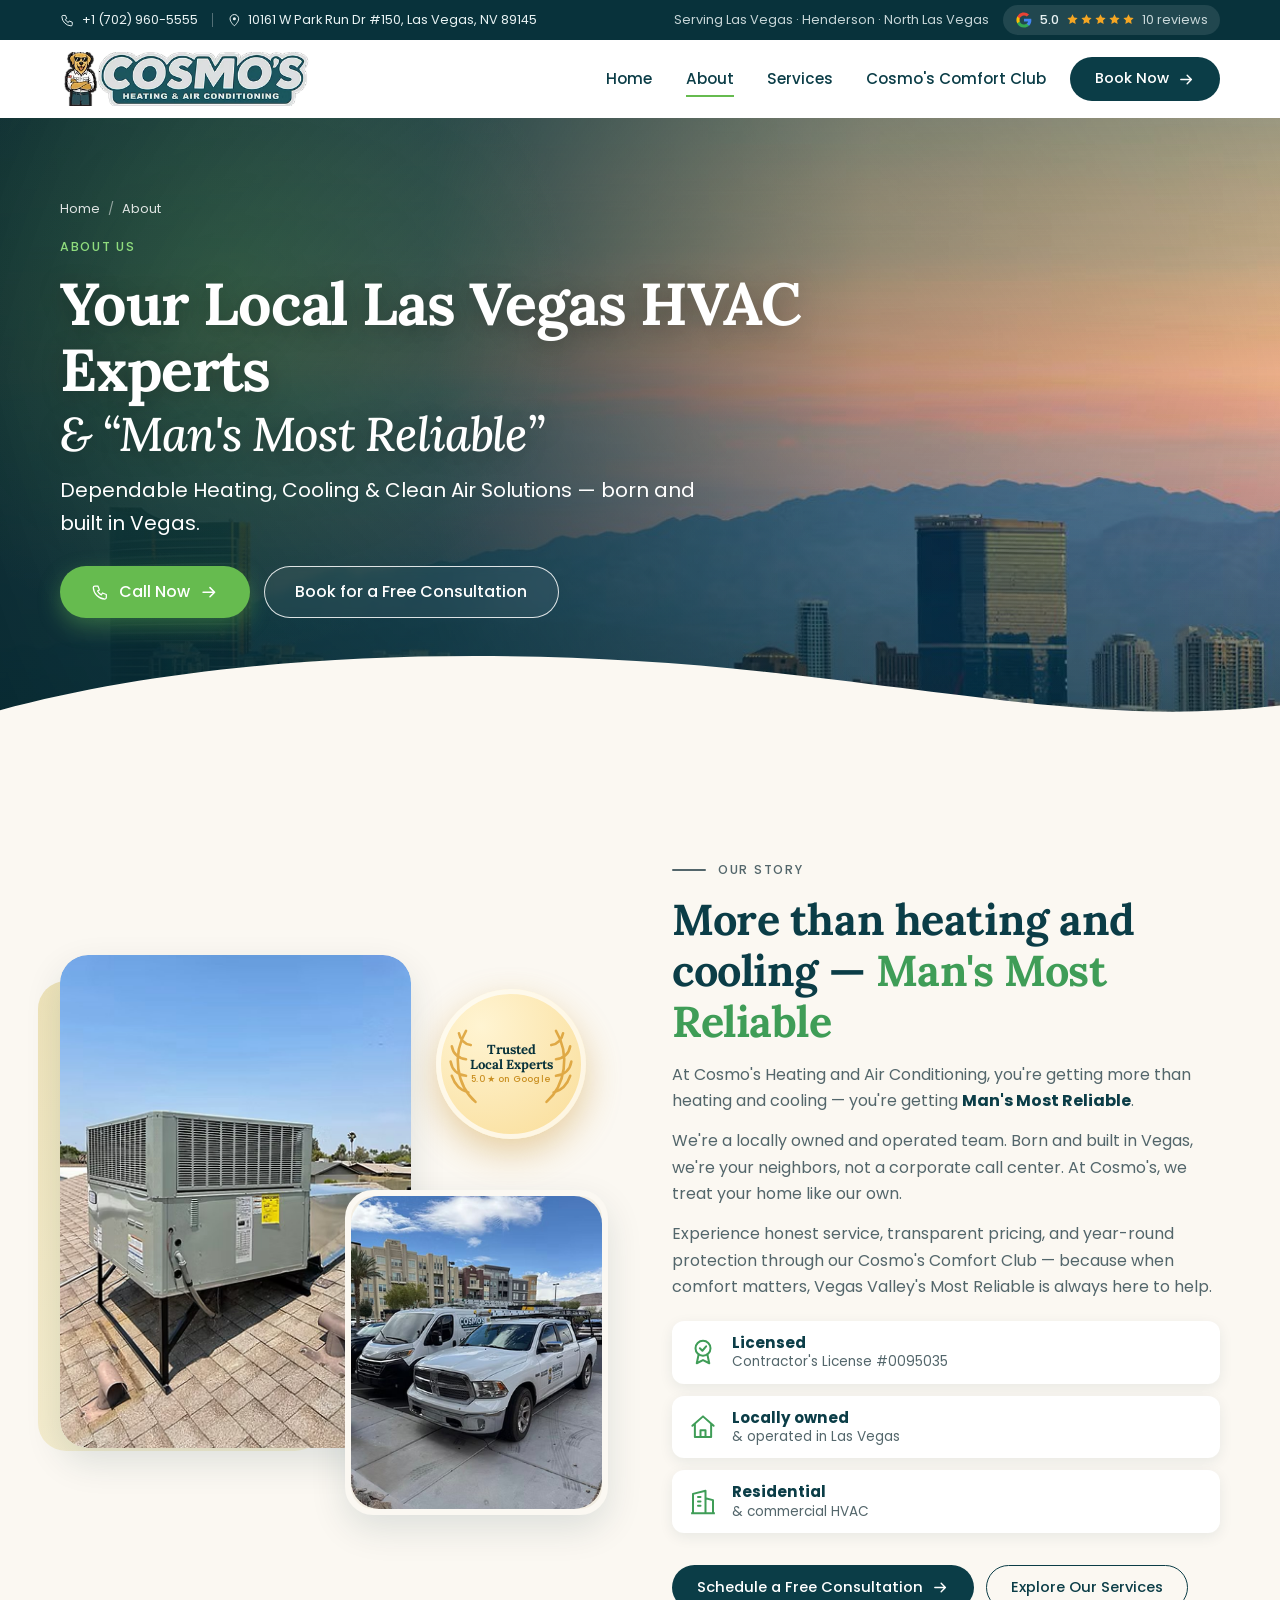
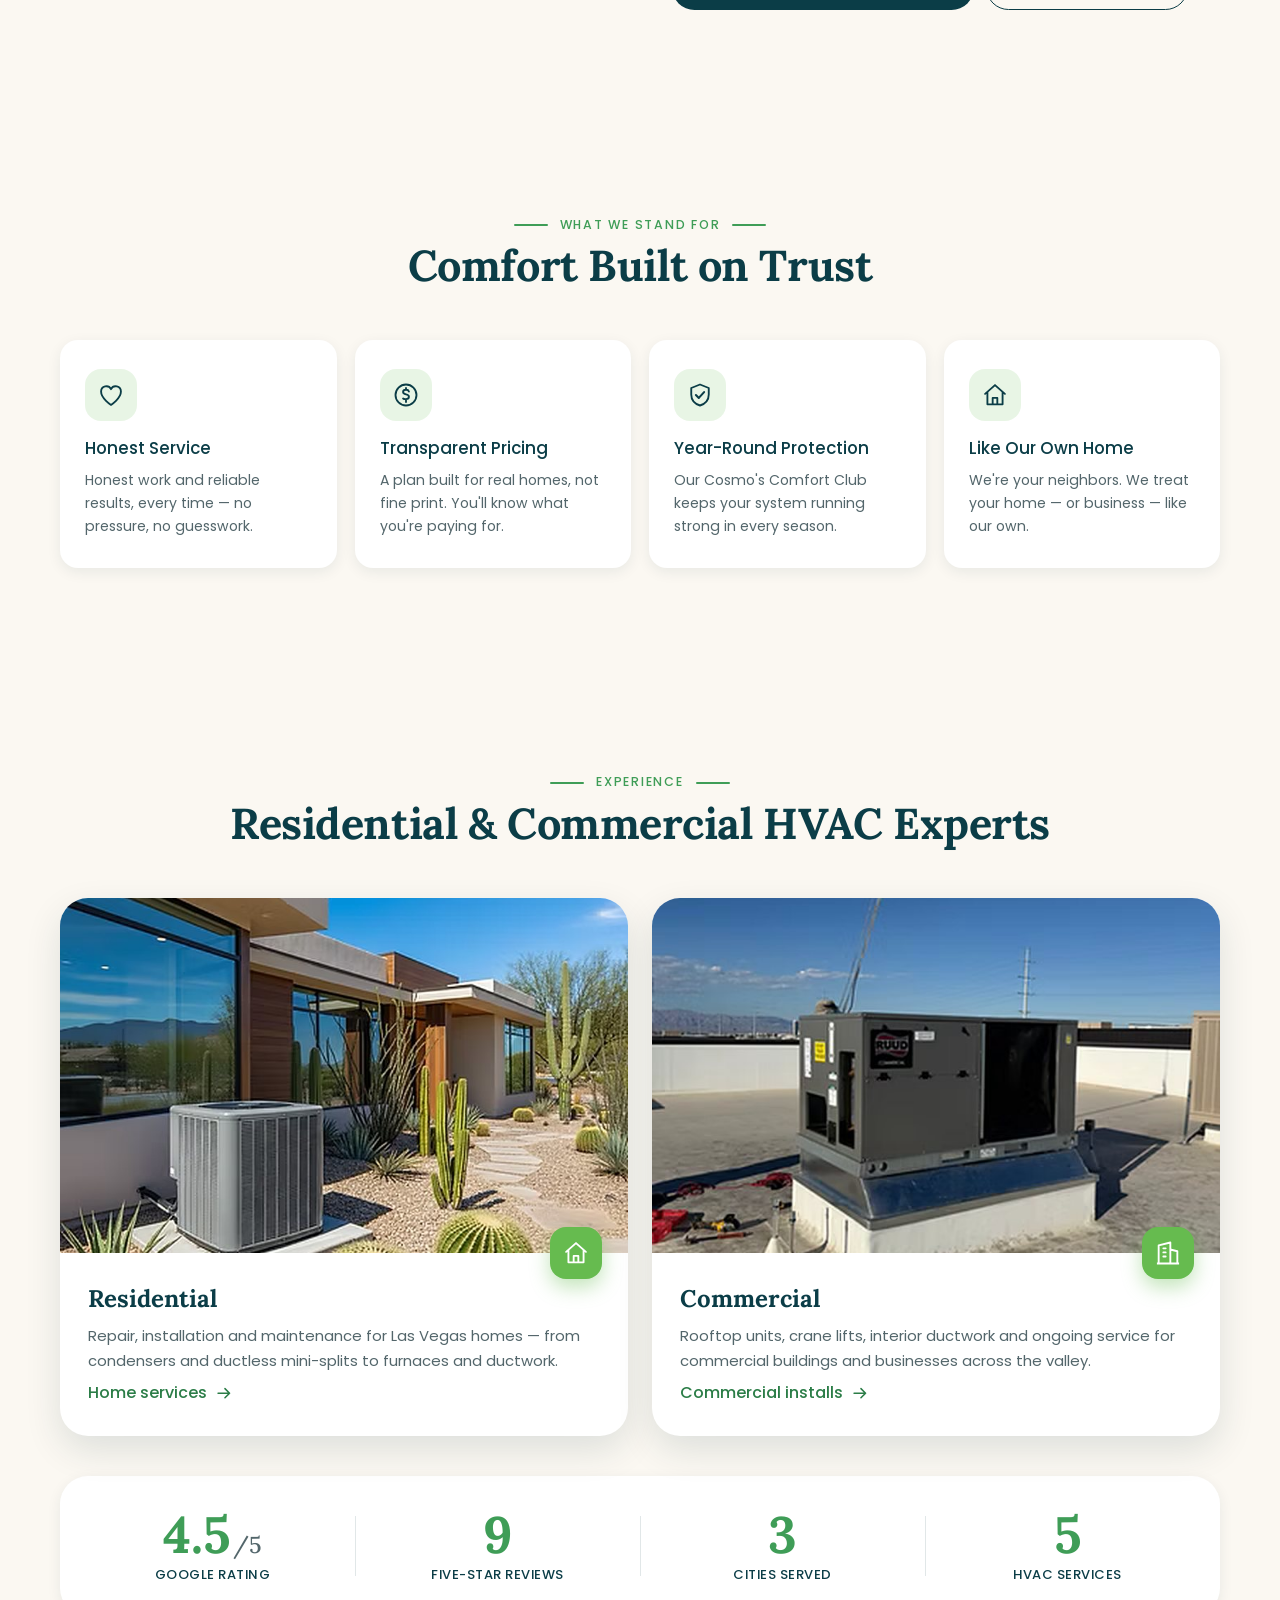
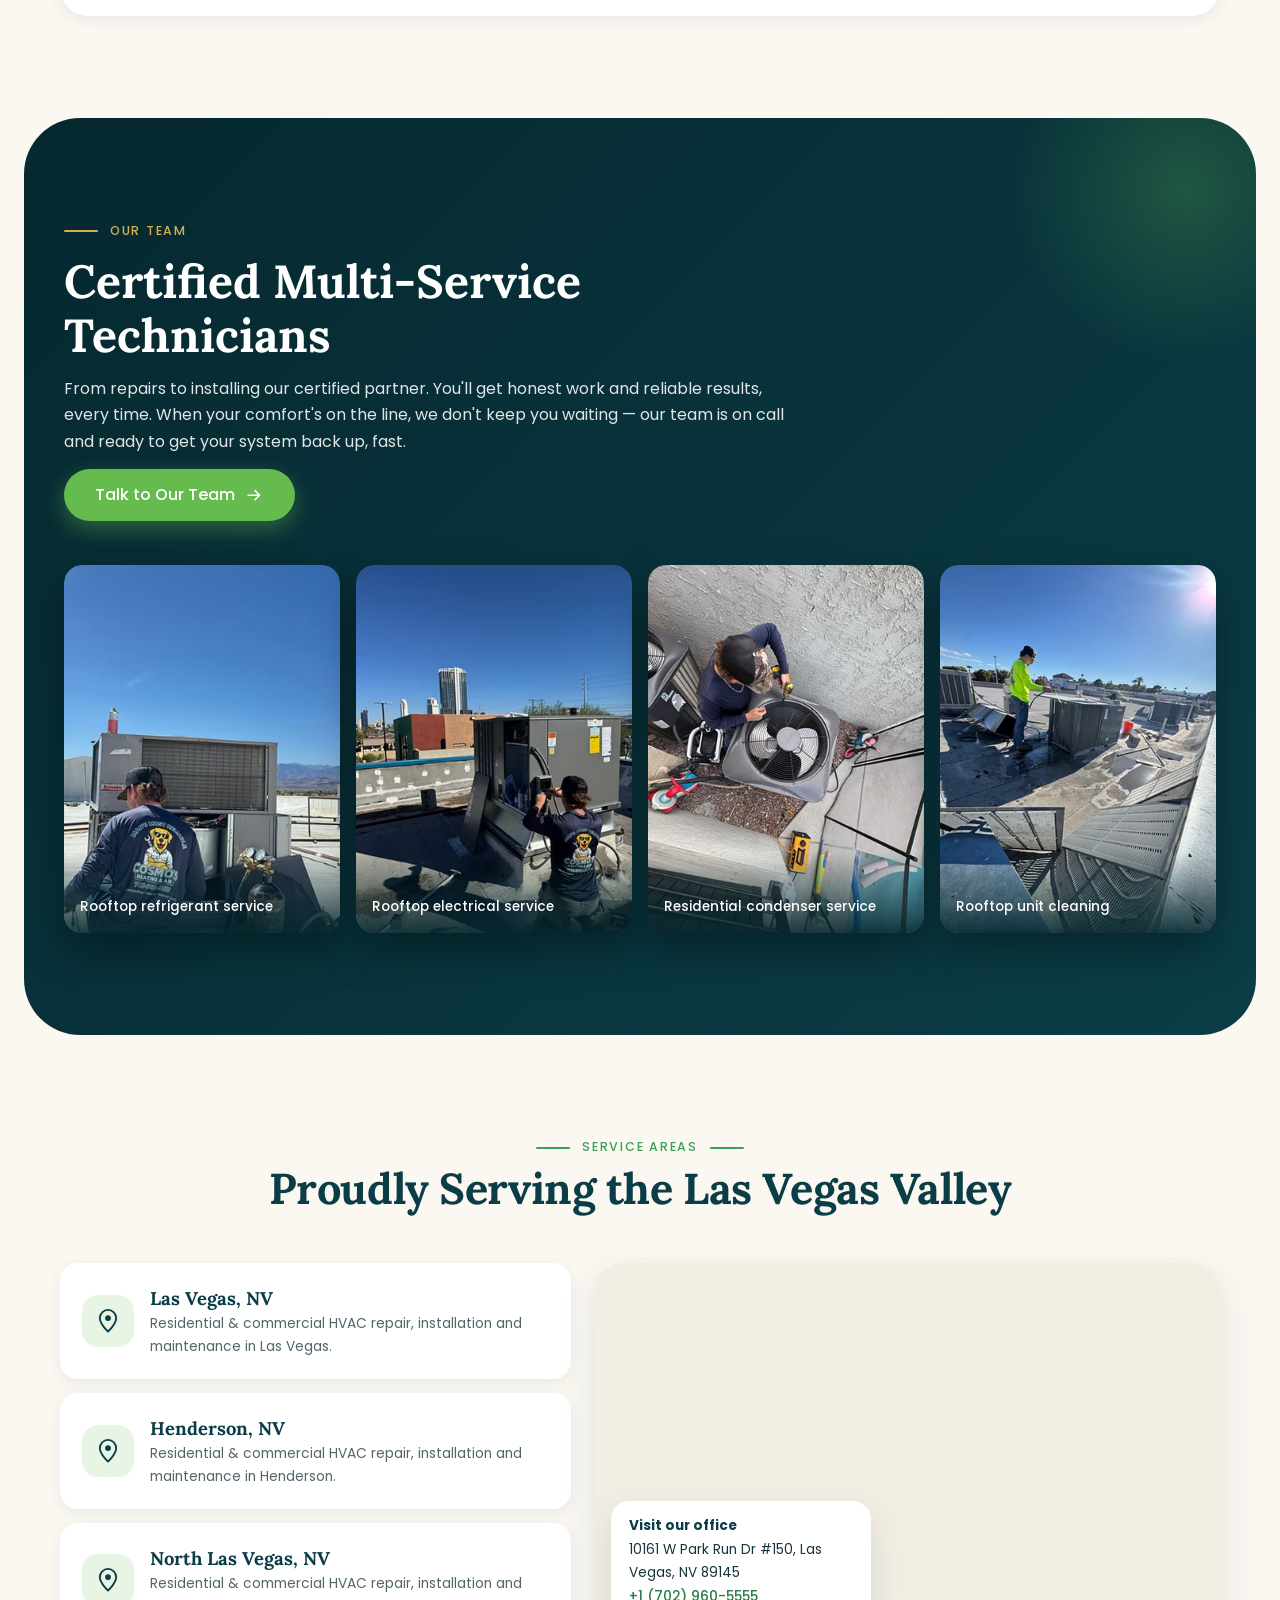
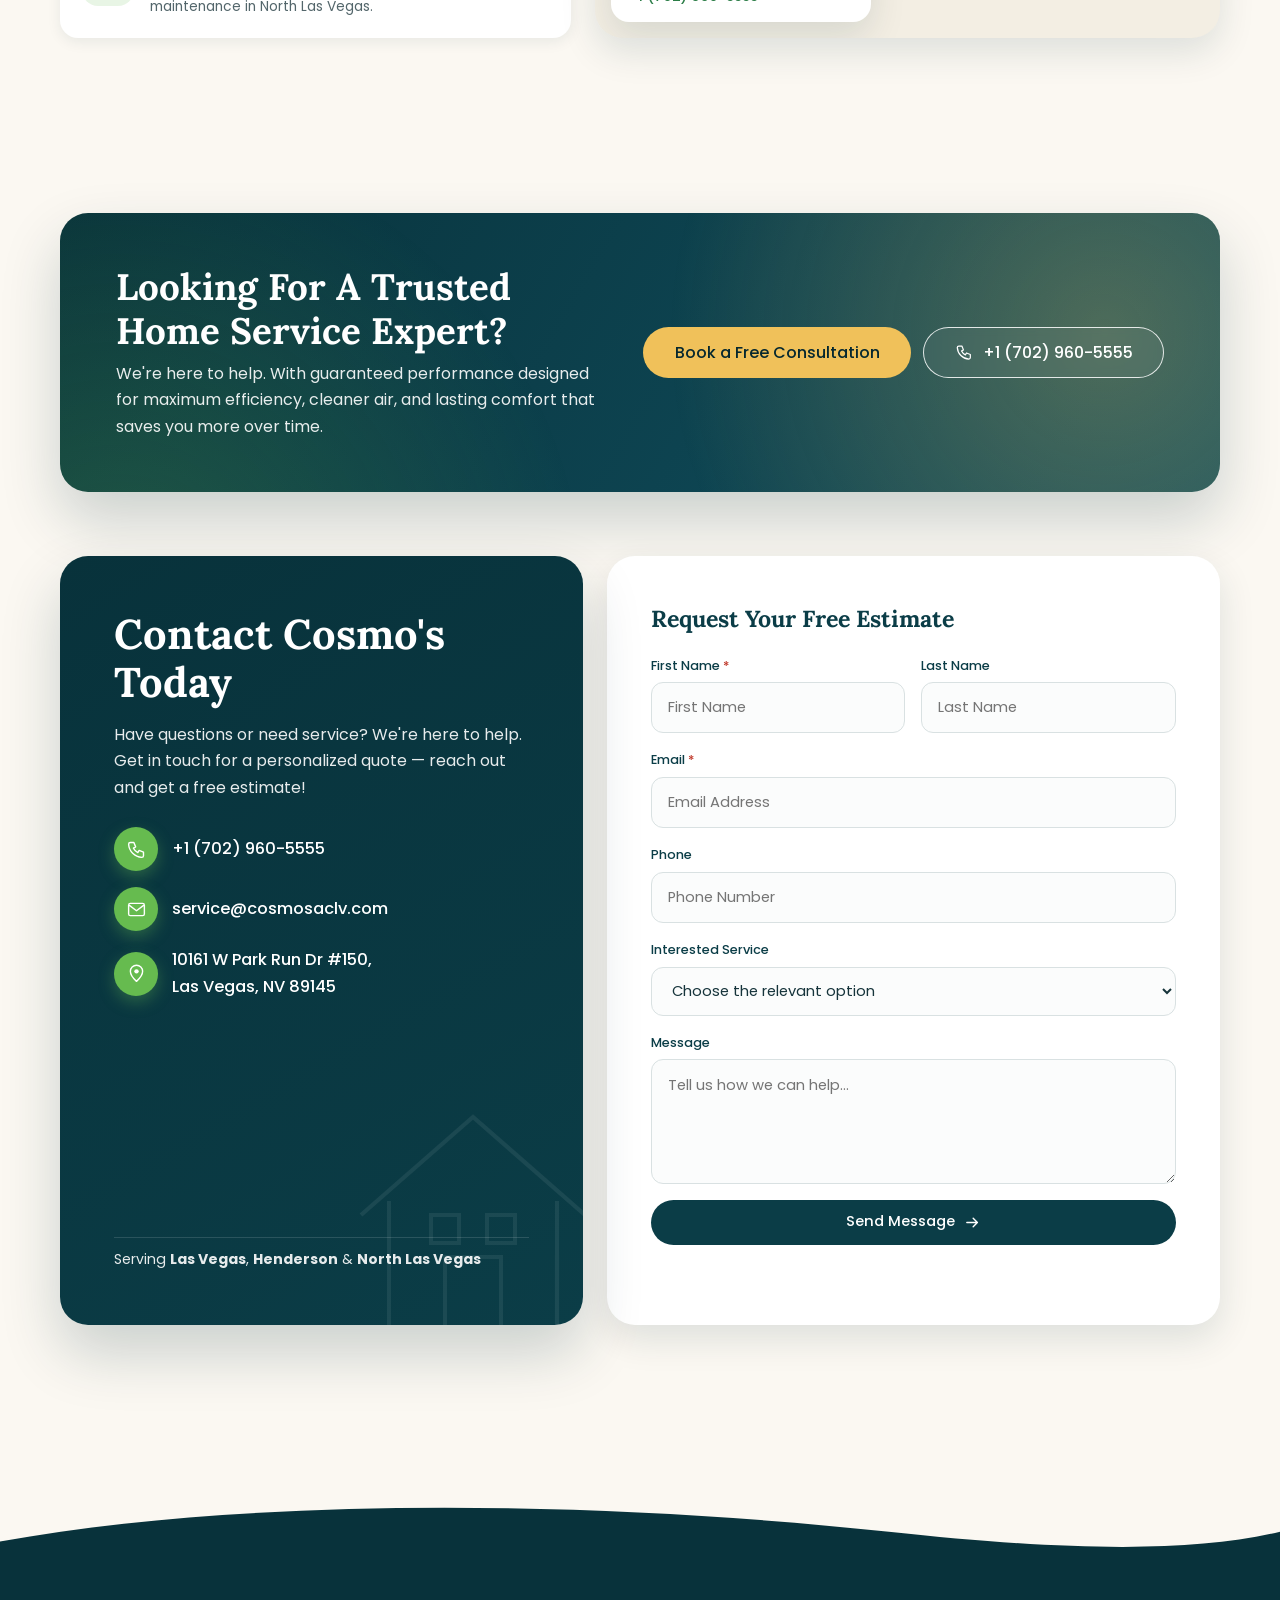
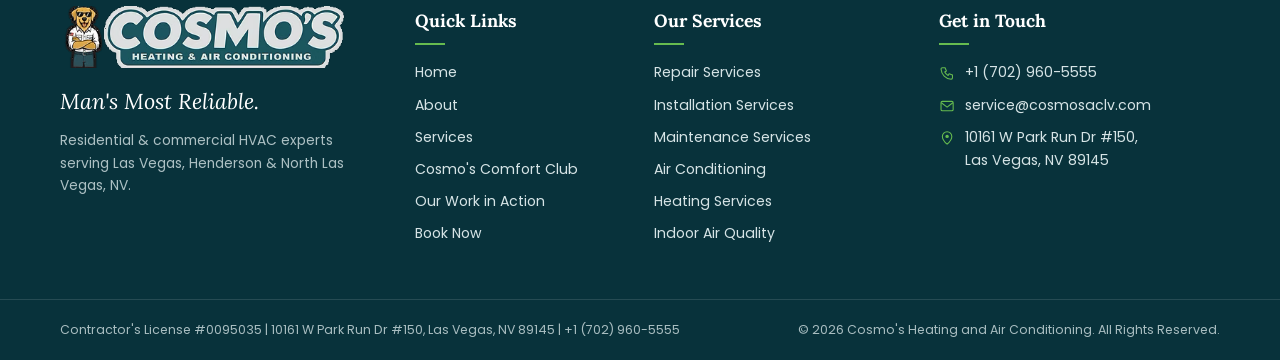
==== about.html @ 8deb5091 "Add complete Cosmos HVAC website" ====
<!DOCTYPE html>
<html lang="en">
<head>
  <meta charset="utf-8">
  <meta name="viewport" content="width=device-width, initial-scale=1">
  <title>About Cosmo's Heating &amp; Air Conditioning | Locally Owned HVAC in Las Vegas, NV</title>
  <meta name="description" content="Meet Cosmo's Heating and Air Conditioning &mdash; locally owned, Man's Most Reliable. Residential &amp; commercial HVAC experts serving Las Vegas, Henderson &amp; North Las Vegas. Contractor's License #0095035.">
  <meta name="theme-color" content="#0b3d47">
  <script>document.documentElement.classList.add('js')</script>
  <link rel="canonical" href="https://www.cosmosaclv.com/about.html">
  <meta property="og:type" content="website">
  <meta property="og:title" content="About Cosmo's Heating &amp; Air Conditioning | Locally Owned HVAC in Las Vegas, NV">
  <meta property="og:description" content="Meet Cosmo's Heating and Air Conditioning &mdash; locally owned, Man's Most Reliable. Residential &amp; commercial HVAC experts serving Las Vegas, Henderson &amp; North Las Vegas. Contractor's License #0095035.">
  <meta property="og:image" content="assets/images/og-image.jpg">
  <meta name="twitter:card" content="summary_large_image">
  <link rel="icon" type="image/png" href="assets/icons/favicon.png">
  <link rel="apple-touch-icon" href="assets/icons/apple-touch-icon.png">
  <link rel="preload" as="image" href="assets/images/hero-las-vegas.jpg" fetchpriority="high">
  <link rel="preload" as="font" type="font/woff" href="assets/fonts/Lora-Variable.woff" crossorigin>
  <link rel="preload" as="font" type="font/woff" href="assets/fonts/Poppins-Regular.woff" crossorigin>
  <link rel="stylesheet" href="style.css">
  <script type="application/ld+json">
{
  "@context": "https://schema.org",
  "@type": "BreadcrumbList",
  "itemListElement": [
    {
      "@type": "ListItem",
      "position": 1,
      "name": "Home",
      "item": "https://www.cosmosaclv.com/"
    },
    {
      "@type": "ListItem",
      "position": 2,
      "name": "About",
      "item": "https://www.cosmosaclv.com/about.html"
    }
  ]
}
  </script>
</head>

<body class="page-about">
  <a class="skip-link" href="#main">Skip to main content</a>

  <svg width="0" height="0" style="position:absolute" aria-hidden="true" focusable="false">
    <defs>
      <symbol id="i-phone" viewBox="0 0 24 24"><path d="M5 4h4l2 5-2.5 1.5a11 11 0 0 0 5 5L15 13l5 2v4a2 2 0 0 1-2 2A16 16 0 0 1 3 6a2 2 0 0 1 2-2z" fill="none" stroke="currentColor" stroke-width="1.6" stroke-linejoin="round"/></symbol>
      <symbol id="i-pin" viewBox="0 0 24 24"><path d="M12 21s-7-6.2-7-11.5a7 7 0 0 1 14 0C19 14.800 12 21 12 21z" fill="none" stroke="currentColor" stroke-width="1.6" stroke-linejoin="round"/><circle cx="12" cy="9.500" r="2.500" fill="currentColor"/></symbol>
      <symbol id="i-mail" viewBox="0 0 24 24"><rect x="3" y="5" width="18" height="14" rx="2" fill="none" stroke="currentColor" stroke-width="1.6"/><path d="m3.500 7 8.500 6.500L20.500 7" fill="none" stroke="currentColor" stroke-width="1.6" stroke-linejoin="round"/></symbol>
      <symbol id="i-arrow" viewBox="0 0 24 24"><path d="M4 12h15m-6-6 6 6-6 6" fill="none" stroke="currentColor" stroke-width="2" stroke-linecap="round" stroke-linejoin="round"/></symbol>
      <symbol id="i-snow" viewBox="0 0 24 24"><g fill="none" stroke="currentColor" stroke-width="1.500" stroke-linecap="round" stroke-linejoin="round"><path d="M12 2v20M3.300 7l17.400 10M3.300 17 20.700 7"/><path d="m9.500 3.500 2.500 2 2.500-2m-2.500 15 2.500 2-2.500 2m0 0M4 9.500l3 .5-.5-3M20 14.500l-3-.5.500 3M4 14.500l3-.5-.5 3M20 9.500l-3 .5.500-3"/></g></symbol>
      <symbol id="i-shield" viewBox="0 0 24 24"><path d="M12 3 4.500 6v5.500c0 4.500 3.100 8 7.500 9.500 4.400-1.500 7.500-5 7.500-9.500V6z" fill="none" stroke="currentColor" stroke-width="1.600" stroke-linejoin="round"/><path d="m8.500 12 2.500 2.500 4.500-5" fill="none" stroke="currentColor" stroke-width="1.800" stroke-linecap="round" stroke-linejoin="round"/></symbol>
      <symbol id="i-house" viewBox="0 0 24 24"><path d="M3.500 11 12 3.500 20.500 11M5.500 9.500V20h13V9.500" fill="none" stroke="currentColor" stroke-width="1.600" stroke-linejoin="round" stroke-linecap="round"/><path d="M10 20v-5.500h4V20" fill="none" stroke="currentColor" stroke-width="1.600" stroke-linejoin="round"/></symbol>
      <symbol id="i-bolt" viewBox="0 0 24 24"><path d="M13 2.500 5 13.500h6l-1 8 8-11h-6z" fill="none" stroke="currentColor" stroke-width="1.600" stroke-linejoin="round"/></symbol>
      <symbol id="i-cal" viewBox="0 0 24 24"><rect x="3.500" y="5" width="17" height="15.500" rx="2" fill="none" stroke="currentColor" stroke-width="1.600"/><path d="M3.500 10h17M8 3v4M16 3v4M8 14h.01M12 14h.01M16 14h.01M8 17.500h.01M12 17.500h.01" fill="none" stroke="currentColor" stroke-width="1.800" stroke-linecap="round"/></symbol>
      <symbol id="i-wrench" viewBox="0 0 24 24"><path d="M14.500 6.500a4 4 0 0 0 4.800 4.800L21 9a5.500 5.500 0 0 1-7.600 6.200L7 21.500a2 2 0 0 1-3-3l6.300-6.400A5.500 5.500 0 0 1 15 3l-2 2.500z" fill="none" stroke="currentColor" stroke-width="1.500" stroke-linejoin="round"/></symbol>
      <symbol id="i-gear" viewBox="0 0 24 24"><circle cx="12" cy="12" r="3.200" fill="none" stroke="currentColor" stroke-width="1.600"/><path d="M12 2.500v3m0 13v3M2.500 12h3m13 0h3M5.300 5.300l2.100 2.100m9.200 9.200 2.100 2.100m0-13.400-2.100 2.100M7.400 16.600l-2.100 2.100" fill="none" stroke="currentColor" stroke-width="1.800" stroke-linecap="round"/><circle cx="12" cy="12" r="6.800" fill="none" stroke="currentColor" stroke-width="1.600"/></symbol>
      <symbol id="i-ac" viewBox="0 0 24 24"><rect x="2.500" y="6" width="19" height="12" rx="2" fill="none" stroke="currentColor" stroke-width="1.600"/><path d="M6 10.500h12M6 13.500h12M6 16h5" fill="none" stroke="currentColor" stroke-width="1.400" stroke-linecap="round"/><path d="M7 18v2m10-2v2" stroke="currentColor" stroke-width="1.600" stroke-linecap="round"/></symbol>
      <symbol id="i-flame" viewBox="0 0 24 24"><path d="M12 2.500c.500 3.500-3.500 5-3.500 9a3.500 3.500 0 0 0 7 0c0-1.200-.5-2-.9-2.800C16.600 9.700 19 11.700 19 15a7 7 0 0 1-14 0c0-5 5.500-6.500 7-12.500z" fill="none" stroke="currentColor" stroke-width="1.600" stroke-linejoin="round"/></symbol>
      <symbol id="i-air" viewBox="0 0 24 24"><g fill="none" stroke="currentColor" stroke-width="1.700" stroke-linecap="round"><path d="M3 8.500h10.500a2.500 2.500 0 1 0-2.500-2.500"/><path d="M3 12.500h15a2.500 2.500 0 1 1-2.500 2.500"/><path d="M3 16.500h7a2 2 0 1 1-2 2"/></g></symbol>
      <symbol id="i-check" viewBox="0 0 24 24"><path d="m5 12.500 4.500 4.500L19 7.500" fill="none" stroke="currentColor" stroke-width="2.400" stroke-linecap="round" stroke-linejoin="round"/></symbol>
      <symbol id="i-chev-l" viewBox="0 0 24 24"><path d="m15 5-7 7 7 7" fill="none" stroke="currentColor" stroke-width="2" stroke-linecap="round" stroke-linejoin="round"/></symbol>
      <symbol id="i-chev-r" viewBox="0 0 24 24"><path d="m9 5 7 7-7 7" fill="none" stroke="currentColor" stroke-width="2" stroke-linecap="round" stroke-linejoin="round"/></symbol>
      <symbol id="i-star" viewBox="0 0 24 24"><path d="m12 2.500 2.900 6 6.600.9-4.800 4.600 1.200 6.500L12 17.300l-5.900 3.200 1.200-6.500L2.500 9.400l6.600-.9z" fill="currentColor"/></symbol>
      <symbol id="i-google" viewBox="0 0 24 24"><path fill="#4285F4" d="M21.800 12.200c0-.7-.1-1.300-.2-1.900H12v3.700h5.500a4.700 4.700 0 0 1-2 3.100v2.500h3.300c1.900-1.800 3-4.400 3-7.400z"/><path fill="#34A853" d="M12 22c2.700 0 5-.9 6.700-2.400l-3.300-2.500c-.9.600-2 1-3.400 1-2.600 0-4.800-1.800-5.600-4.100H3v2.600A10 10 0 0 0 12 22z"/><path fill="#FBBC05" d="M6.400 14c-.2-.6-.3-1.300-.3-2s.1-1.400.3-2V7.400H3a10 10 0 0 0 0 9z"/><path fill="#EA4335" d="M12 5.900c1.500 0 2.800.5 3.800 1.500l2.900-2.900A10 10 0 0 0 3 7.400L6.400 10C7.200 7.700 9.400 5.900 12 5.900z"/></symbol>
      <symbol id="i-quote" viewBox="0 0 24 24"><path d="M9 7H5.500A1.500 1.500 0 0 0 4 8.500V13a1.500 1.500 0 0 0 1.500 1.500H8c0 2-1 3-3 3.500v2c4-.5 6-3 6-7V9a2 2 0 0 0-2-2zm10 0h-3.500A1.500 1.500 0 0 0 14 8.500V13a1.500 1.500 0 0 0 1.500 1.500H18c0 2-1 3-3 3.500v2c4-.5 6-3 6-7V9a2 2 0 0 0-2-2z" fill="currentColor"/></symbol>
      <symbol id="i-up" viewBox="0 0 24 24"><path d="m5 15 7-7 7 7" fill="none" stroke="currentColor" stroke-width="2.200" stroke-linecap="round" stroke-linejoin="round"/></symbol>
      <symbol id="i-building" viewBox="0 0 24 24"><g fill="none" stroke="currentColor" stroke-width="1.600" stroke-linejoin="round"><path d="M4 21V5.500L14 3v18M14 9l6 1.500V21M2.500 21h19"/><path d="M8 8h2m-2 3.500h2M8 15h2" stroke-linecap="round"/></g></symbol>
      <symbol id="i-dollar" viewBox="0 0 24 24"><g fill="none" stroke="currentColor" stroke-width="1.600" stroke-linecap="round" stroke-linejoin="round"><circle cx="12" cy="12" r="9"/><path d="M14.500 9a2.500 2 0 0 0-2.500-1.500c-1.400 0-2.500.8-2.500 2s1 1.700 2.500 2 2.500.8 2.500 2-1.100 2-2.500 2A2.600 2 0 0 1 9.500 15M12 6v1.500m0 9V18"/></g></symbol>
      <symbol id="i-plus" viewBox="0 0 24 24"><path d="M12 5v14M5 12h14" fill="none" stroke="currentColor" stroke-width="2" stroke-linecap="round"/></symbol>
      <symbol id="i-users" viewBox="0 0 24 24"><g fill="none" stroke="currentColor" stroke-width="1.600" stroke-linecap="round" stroke-linejoin="round"><circle cx="9" cy="8" r="3.500"/><path d="M2.500 20c0-3.600 2.900-6 6.500-6s6.500 2.400 6.500 6M16 4.600a3.500 3.500 0 0 1 0 6.800M18 14.300c2 .8 3.500 2.700 3.500 5.700"/></g></symbol>
      <symbol id="i-badge" viewBox="0 0 24 24"><g fill="none" stroke="currentColor" stroke-width="1.600" stroke-linejoin="round" stroke-linecap="round"><circle cx="12" cy="9" r="6"/><path d="m8.500 14 -1.500 7 5-2.500 5 2.500-1.500-7"/><path d="m9.500 9 2 2 3-3.500"/></g></symbol>
      <symbol id="i-heart" viewBox="0 0 24 24"><path d="M12 20.500S3.500 15 3.500 9A4.500 4.500 0 0 1 12 7a4.500 4.500 0 0 1 8.500 2c0 6-8.500 11.500-8.500 11.500z" fill="none" stroke="currentColor" stroke-width="1.600" stroke-linejoin="round"/></symbol>
    </defs>

  <!-- ===== Top info bar ===== -->
  <div class="topbar">
    <div class="container topbar__inner">
      <div class="topbar__left">
        <a href="tel:+17029605555"><svg class="ico" aria-hidden="true"><use href="#i-phone"/></svg><span>+1 (702) 960-5555</span></a>
        <span class="topbar__sep" aria-hidden="true"></span>
        <a class="topbar__addr" href="https://www.google.com/maps/search/?api=1&amp;query=10161+W+Park+Run+Dr+%23150+Las+Vegas+NV+89145" target="_blank" rel="noopener"><svg class="ico" aria-hidden="true"><use href="#i-pin"/></svg><span>10161 W Park Run Dr #150, Las Vegas, NV 89145</span></a>
      </div>
      <div class="topbar__right">
        <span class="topbar__areas">Serving Las Vegas · Henderson · North Las Vegas</span>
        <a class="rating-chip" href="index.html#reviews" aria-label="Rated 5.0 out of 5 on Google, 10 reviews">
          <svg class="ico ico--g" aria-hidden="true"><use href="#i-google"/></svg>
          <strong>5.0</strong>
          <span class="stars" aria-hidden="true"><svg><use href="#i-star"/></svg><svg><use href="#i-star"/></svg><svg><use href="#i-star"/></svg><svg><use href="#i-star"/></svg><svg><use href="#i-star"/></svg></span>
          <span class="rating-chip__n">10 reviews</span>
        </a>
      </div>
    </div>
  </div>

  <!-- ===== Header / navigation ===== -->
  <header class="header" id="header">
    <div class="container header__inner">
      <a class="brand" href="index.html" aria-label="Cosmo's Heating and Air Conditioning – home">
        <img src="assets/images/logo.png" alt="Cosmo's Heating &amp; Air Conditioning logo" width="406" height="87">
      </a>

      <nav class="nav" id="nav" aria-label="Primary">
        <ul class="nav__list">
          <li><a class="nav__link" href="index.html">Home</a></li>
          <li><a class="nav__link is-active" href="about.html" aria-current="page">About</a></li>
          <li><a class="nav__link" href="services.html">Services</a></li>
          <li><a class="nav__link" href="comfort-club.html">Cosmo's Comfort Club</a></li>
          <li class="nav__cta-mobile"><a class="btn btn--dark" href="#contact">Book Now <svg class="ico" aria-hidden="true"><use href="#i-arrow"/></svg></a></li>
        </ul>
      </nav>

      <a class="btn btn--dark header__cta" href="#contact">Book Now <svg class="ico" aria-hidden="true"><use href="#i-arrow"/></svg></a>

      <button class="burger" id="burger" aria-label="Open menu" aria-expanded="false" aria-controls="nav">
        <span></span><span></span><span></span>
      </button>
    </div>
    <div class="scroll-progress" id="progress" aria-hidden="true"></div>
  </header>

  <main id="main">
    <section class="page-hero" aria-labelledby="page-title">
      <div class="hero__media">
        <div class="hero__bg" data-parallax="0.22" style="background-image:url('assets/images/hero-las-vegas.jpg');background-position:15% 60%" role="img" aria-label="Las Vegas skyline with the Strip and mountains at sunset"></div>
        <div class="hero__overlay" aria-hidden="true"></div>
        <div class="hero__glow" aria-hidden="true"></div>
      </div>
      <div class="container page-hero__inner">
        <nav class="crumbs" aria-label="Breadcrumb"><ol><li><a href="index.html">Home</a></li><li aria-current="page">About</li></ol></nav>
        <p class="eyebrow eyebrow--light reveal">About Us</p>
        <h1 id="page-title" class="page-hero__title reveal" style="--d:.08s">Your Local Las Vegas HVAC Experts <em>&amp; &ldquo;Man's Most Reliable&rdquo;</em></h1>
        <p class="page-hero__lead reveal" style="--d:.16s">Dependable Heating, Cooling &amp; Clean Air Solutions &mdash; born and built in Vegas.</p>
        <div class="hero__actions reveal" style="--d:.24s"><a class="btn btn--green btn--lg" href="tel:+17029605555"><svg class="ico" aria-hidden="true"><use href="#i-phone"/></svg> Call Now <svg class="ico btn__arrow" aria-hidden="true"><use href="#i-arrow"/></svg></a><a class="btn btn--ghost btn--lg" href="#contact">Book for a Free Consultation</a></div>
      </div>
      <svg class="hero__curve" viewBox="0 0 1440 120" preserveAspectRatio="none" aria-hidden="true"><path d="M0 120V70C240 10 560 0 860 30c250 25 400 55 580 35v55z"/></svg>
    </section>

    <section class="section story" aria-labelledby="story-title">
      <div class="container story__grid">
        <div class="story__media reveal">
          <div class="about__blob" aria-hidden="true"></div>
          <figure class="story__img story__img--main img-frame"><button class="g-item g-item--plain" type="button" data-lightbox data-full="assets/images/rooftop-package-unit.jpg" data-title="Rooftop package unit" data-cat="Installation" aria-label="Enlarge photo: Rooftop package unit"><img src="assets/images/rooftop-package-unit.jpg" alt="Rooftop package HVAC unit installed on a Las Vegas roof" width="756" height="1014" loading="lazy" decoding="async"><span class="g-item__zoom g-item__zoom--abs" aria-hidden="true">+</span></button></figure>
          <figure class="story__img story__img--van img-frame"><button class="g-item g-item--plain" type="button" data-lightbox data-full="assets/images/cosmos-service-van.jpg" data-title="Cosmo's service fleet" data-cat="Our Team" aria-label="Enlarge photo: Cosmo's service fleet"><img src="assets/images/cosmos-service-van.jpg" alt="Cosmo's Heating and Air Conditioning service van and truck" width="696" height="926" loading="lazy" decoding="async"><span class="g-item__zoom g-item__zoom--abs" aria-hidden="true">+</span></button></figure>
          <div class="badge" data-tilt><svg class="badge__laurel" viewBox="0 0 120 120" aria-hidden="true"><g fill="none" stroke="#d99a2b" stroke-width="2.200" stroke-linecap="round"><path d="M30 92C14 78 10 52 22 32M24 84c-8-2-12-8-14-14M22 70c-8-1-12-6-13-12M22 56c-7-1-11-5-12-11M26 44c-6-1-9-5-10-10"/><path d="M90 92c16-14 20-40 8-60M96 84c8-2 12-8 14-14M98 70c8-1 12-6 13-12M98 56c7-1 11-5 12-11M94 44c6-1 9-5 10-10"/></g></svg><div class="badge__txt"><strong>Trusted<br>Local Experts</strong><span>5.0 ★ on Google</span></div></div>
        </div>
        <div class="story__copy reveal" style="--d:.1s">
          <p class="eyebrow"><span class="eyebrow__line"></span>Our Story</p>
          <h2 id="story-title" class="h2">More than heating and cooling &mdash; <span class="g">Man's Most Reliable</span></h2>
          <p>At Cosmo's Heating and Air Conditioning, you're getting more than heating and cooling &mdash; you're getting <strong>Man's Most Reliable</strong>.</p>
          <p>We're a locally owned and operated team. Born and built in Vegas, we're your neighbors, not a corporate call center. At Cosmo's, we treat your home like our own.</p>
          <p>Experience honest service, transparent pricing, and year-round protection through our Cosmo's Comfort Club &mdash; because when comfort matters, Vegas Valley's Most Reliable is always here to help.</p>
          <ul class="facts">
            <li><svg class="ico" aria-hidden="true"><use href="#i-badge"/></svg><span><strong>Licensed</strong>Contractor's License #0095035</span></li>
            <li><svg class="ico" aria-hidden="true"><use href="#i-house"/></svg><span><strong>Locally owned</strong>&amp; operated in Las Vegas</span></li>
            <li><svg class="ico" aria-hidden="true"><use href="#i-building"/></svg><span><strong>Residential</strong>&amp; commercial HVAC</span></li>
          </ul>
          <div class="btn-row"><a class="btn btn--dark" href="#contact">Schedule a Free Consultation <svg class="ico btn__arrow" aria-hidden="true"><use href="#i-arrow"/></svg></a><a class="btn btn--outline" href="services.html">Explore Our Services</a></div>
        </div>
      </div>
    </section>

    <section class="section values" aria-labelledby="values-title">
      <div class="container">
        <header class="center-head reveal"><p class="eyebrow eyebrow--green"><span class="eyebrow__line"></span>What We Stand For<span class="eyebrow__line"></span></p><h2 id="values-title" class="h2 h2--center">Comfort Built on Trust</h2></header>
        <ul class="pillars">
          <li class="pillar reveal"><span class="pillar__ico"><svg class="ico" aria-hidden="true"><use href="#i-heart"/></svg></span><h3>Honest Service</h3><p>Honest work and reliable results, every time &mdash; no pressure, no guesswork.</p></li>
          <li class="pillar reveal" style="--d:.08s"><span class="pillar__ico"><svg class="ico" aria-hidden="true"><use href="#i-dollar"/></svg></span><h3>Transparent Pricing</h3><p>A plan built for real homes, not fine print. You'll know what you're paying for.</p></li>
          <li class="pillar reveal" style="--d:.16s"><span class="pillar__ico"><svg class="ico" aria-hidden="true"><use href="#i-shield"/></svg></span><h3>Year-Round Protection</h3><p>Our Cosmo's Comfort Club keeps your system running strong in every season.</p></li>
          <li class="pillar reveal" style="--d:.24s"><span class="pillar__ico"><svg class="ico" aria-hidden="true"><use href="#i-house"/></svg></span><h3>Like Our Own Home</h3><p>We're your neighbors. We treat your home &mdash; or business &mdash; like our own.</p></li>
        </ul>
      </div>
    </section>

    <section class="section dual" aria-labelledby="dual-title">
      <div class="container">
        <header class="center-head reveal"><p class="eyebrow eyebrow--green"><span class="eyebrow__line"></span>Experience<span class="eyebrow__line"></span></p><h2 id="dual-title" class="h2 h2--center">Residential &amp; Commercial HVAC Experts</h2></header>
        <div class="dual__grid">
          <article class="dual__card reveal">
            <figure class="dual__img"><button class="g-item g-item--plain" type="button" data-lightbox data-full="assets/images/residential-ac-desert-home.jpg" data-title="Residential AC installation" data-cat="Residential" aria-label="Enlarge photo: Residential AC installation"><img src="assets/images/residential-ac-desert-home.jpg" alt="Modern Las Vegas home with a new air conditioner and desert landscaping" width="802" height="802" loading="lazy" decoding="async"><span class="g-item__zoom g-item__zoom--abs" aria-hidden="true">+</span></button></figure>
            <div class="dual__body"><span class="dual__ico"><svg class="ico" aria-hidden="true"><use href="#i-house"/></svg></span><h3>Residential</h3><p>Repair, installation and maintenance for Las Vegas homes &mdash; from condensers and ductless mini-splits to furnaces and ductwork.</p><a class="link-arrow" href="services.html#air-conditioning">Home services <svg class="ico btn__arrow" aria-hidden="true"><use href="#i-arrow"/></svg></a></div>
          </article>
          <article class="dual__card reveal" style="--d:.1s">
            <figure class="dual__img"><button class="g-item g-item--plain" type="button" data-lightbox data-full="assets/images/crane-set-rooftop-unit.jpg" data-title="Crane-set rooftop unit" data-cat="Installation" aria-label="Enlarge photo: Crane-set rooftop unit"><img src="assets/images/crane-set-rooftop-unit.jpg" alt="Crane setting a commercial rooftop HVAC unit" width="696" height="928" loading="lazy" decoding="async"><span class="g-item__zoom g-item__zoom--abs" aria-hidden="true">+</span></button></figure>
            <div class="dual__body"><span class="dual__ico"><svg class="ico" aria-hidden="true"><use href="#i-building"/></svg></span><h3>Commercial</h3><p>Rooftop units, crane lifts, interior ductwork and ongoing service for commercial buildings and businesses across the valley.</p><a class="link-arrow" href="services.html#installation">Commercial installs <svg class="ico btn__arrow" aria-hidden="true"><use href="#i-arrow"/></svg></a></div>
          </article>
        </div>
        <ul class="counters counters--about">
          <li class="counter reveal"><span class="counter__num"><span data-count="5" data-decimals="1">5.0</span><small>/5</small></span><span class="counter__label">Google Rating</span></li>
          <li class="counter reveal" style="--d:.08s"><span class="counter__num"><span data-count="10">10</span></span><span class="counter__label">Five-Star Reviews</span></li>
          <li class="counter reveal" style="--d:.16s"><span class="counter__num"><span data-count="3">3</span></span><span class="counter__label">Cities Served</span></li>
          <li class="counter reveal" style="--d:.24s"><span class="counter__num"><span data-count="6">6</span></span><span class="counter__label">HVAC Services</span></li>
        </ul>
      </div>
    </section>

    <section class="section team" aria-labelledby="team-title">
      <div class="container">
        <div class="team__intro reveal">
          <p class="eyebrow eyebrow--gold"><span class="eyebrow__line"></span>Our Team</p>
          <h2 id="team-title" class="team__title">Certified Multi-Service Technicians</h2>
          <p>From repairs to installing our certified partner. You'll get honest work and reliable results, every time. When your comfort's on the line, we don't keep you waiting &mdash; our team is on call and ready to get your system back up, fast.</p>
          <a class="btn btn--green btn--lg" href="#contact">Talk to Our Team <svg class="ico btn__arrow" aria-hidden="true"><use href="#i-arrow"/></svg></a>
        </div>
        <ul class="team__grid"><li class="team-card reveal" style="--d:0.0s"><button class="g-item g-item--plain team-card__btn" type="button" data-lightbox data-full="assets/images/tech-rooftop-refrigerant-service.jpg" data-title="Rooftop refrigerant service" data-cat="Repair" aria-label="Enlarge photo: Rooftop refrigerant service"><img src="assets/images/tech-rooftop-refrigerant-service.jpg" alt="Cosmo's technician servicing a rooftop unit" width="696" height="926" loading="lazy" decoding="async"><span class="g-item__zoom g-item__zoom--abs" aria-hidden="true">+</span></button><span class="team-card__cap">Rooftop refrigerant service</span></li><li class="team-card reveal" style="--d:0.08s"><button class="g-item g-item--plain team-card__btn" type="button" data-lightbox data-full="assets/images/tech-rooftop-electrical-service.jpg" data-title="Rooftop electrical service" data-cat="Repair" aria-label="Enlarge photo: Rooftop electrical service"><img src="assets/images/tech-rooftop-electrical-service.jpg" alt="Cosmo's technician servicing a rooftop unit's electrical" width="696" height="928" loading="lazy" decoding="async"><span class="g-item__zoom g-item__zoom--abs" aria-hidden="true">+</span></button><span class="team-card__cap">Rooftop electrical service</span></li><li class="team-card reveal" style="--d:0.16s"><button class="g-item g-item--plain team-card__btn" type="button" data-lightbox data-full="assets/images/residential-condenser-service.jpg" data-title="Residential condenser service" data-cat="Repair" aria-label="Enlarge photo: Residential condenser service"><img src="assets/images/residential-condenser-service.jpg" alt="Cosmo's technician servicing a residential condenser" width="696" height="926" loading="lazy" decoding="async"><span class="g-item__zoom g-item__zoom--abs" aria-hidden="true">+</span></button><span class="team-card__cap">Residential condenser service</span></li><li class="team-card reveal" style="--d:0.24s"><button class="g-item g-item--plain team-card__btn" type="button" data-lightbox data-full="assets/images/tech-rooftop-cleaning.jpg" data-title="Rooftop unit cleaning" data-cat="Maintenance" aria-label="Enlarge photo: Rooftop unit cleaning"><img src="assets/images/tech-rooftop-cleaning.jpg" alt="Cosmo's technician cleaning a rooftop unit" width="696" height="928" loading="lazy" decoding="async"><span class="g-item__zoom g-item__zoom--abs" aria-hidden="true">+</span></button><span class="team-card__cap">Rooftop unit cleaning</span></li></ul>
      </div>
    </section>

    <section class="section areas" id="areas" aria-labelledby="areas-title">
      <div class="container">
        <header class="center-head reveal"><p class="eyebrow eyebrow--green"><span class="eyebrow__line"></span>Service Areas<span class="eyebrow__line"></span></p><h2 id="areas-title" class="h2 h2--center">Proudly Serving the Las Vegas Valley</h2></header>
        <div class="areas__grid">
          <ul class="areas__list"><li class="area reveal" style="--d:0.0s"><span class="area__ico"><svg class="ico" aria-hidden="true"><use href="#i-pin"/></svg></span><h3>Las Vegas, NV</h3><p>Residential &amp; commercial HVAC repair, installation and maintenance in Las Vegas.</p></li><li class="area reveal" style="--d:0.08s"><span class="area__ico"><svg class="ico" aria-hidden="true"><use href="#i-pin"/></svg></span><h3>Henderson, NV</h3><p>Residential &amp; commercial HVAC repair, installation and maintenance in Henderson.</p></li><li class="area reveal" style="--d:0.16s"><span class="area__ico"><svg class="ico" aria-hidden="true"><use href="#i-pin"/></svg></span><h3>North Las Vegas, NV</h3><p>Residential &amp; commercial HVAC repair, installation and maintenance in North Las Vegas.</p></li></ul>
          <div class="map reveal" style="--d:.1s">
            <iframe title="Map showing Cosmo's Heating and Air Conditioning at 10161 W Park Run Dr, Las Vegas" loading="lazy" referrerpolicy="no-referrer-when-downgrade" src="https://www.google.com/maps?q=10161+W+Park+Run+Dr+%23150,+Las+Vegas,+NV+89145&amp;output=embed"></iframe>
            <div class="map__card"><strong>Visit our office</strong><address>10161 W Park Run Dr #150, Las Vegas, NV 89145</address><a href="tel:+17029605555">+1 (702) 960-5555</a></div>
          </div>
        </div>
      </div>
    </section>
    <section class="cta-band" aria-label="Book a consultation">
      <div class="container">
        <div class="cta-band__panel reveal">
          <div class="cta-band__bg" data-parallax="0.1" aria-hidden="true"></div>
          <div class="cta-band__txt"><h2>Looking For A Trusted Home Service Expert?</h2><p>We're here to help. With guaranteed performance designed for maximum efficiency, cleaner air, and lasting comfort that saves you more over time.</p></div>
          <div class="cta-band__btns">
            <a class="btn btn--gold btn--lg" href="#contact">Book a Free Consultation</a>
            <a class="btn btn--ghost btn--lg" href="tel:+17029605555"><svg class="ico" aria-hidden="true"><use href="#i-phone"/></svg> +1 (702) 960-5555</a>
          </div>
        </div>
      </div>
    </section>
    <!-- ===== CONTACT ===== -->
    <section class="section contact" id="contact" aria-labelledby="contact-title">
      <div class="container contact__grid">
        <div class="contact__info reveal">
          <svg class="contact__house" viewBox="0 0 200 200" aria-hidden="true"><g fill="none" stroke="currentColor" stroke-width="3"><path d="M20 100 100 30l80 70M40 90v90h120V90"/><path d="M80 180v-50h40v50M70 100h20v20H70zm40 0h20v20h-20z"/></g></svg>
          <h2 id="contact-title" class="contact__title">Contact Cosmo's Today</h2>
          <p>Have questions or need service? We're here to help. Get in touch for a personalized quote &mdash; reach out and get a free estimate!</p>
          <ul class="contact__list">
            <li><span class="contact__ico"><svg class="ico" aria-hidden="true"><use href="#i-phone"/></svg></span><a href="tel:+17029605555">+1 (702) 960-5555</a></li>
            <li><span class="contact__ico"><svg class="ico" aria-hidden="true"><use href="#i-mail"/></svg></span><a href="mailto:service@cosmosaclv.com">service@cosmosaclv.com</a></li>
            <li><span class="contact__ico"><svg class="ico" aria-hidden="true"><use href="#i-pin"/></svg></span><a href="https://www.google.com/maps/search/?api=1&amp;query=10161+W+Park+Run+Dr+%23150+Las+Vegas+NV+89145" target="_blank" rel="noopener"><address>10161 W Park Run Dr #150,<br>Las Vegas, NV 89145</address></a></li>
          </ul>
          <p class="contact__areas">Serving <strong>Las Vegas</strong>, <strong>Henderson</strong> &amp; <strong>North Las Vegas</strong></p>
        </div>

        <form class="form reveal" style="--d:.1s" id="contact-form" novalidate aria-labelledby="form-title">
          <h3 id="form-title" class="form__title">Request Your Free Estimate</h3>
          <div class="form__row">
            <div class="field"><label for="fname">First Name <abbr title="required">*</abbr></label><input id="fname" name="first" type="text" autocomplete="given-name" required placeholder="First Name"></div>
            <div class="field"><label for="lname">Last Name</label><input id="lname" name="last" type="text" autocomplete="family-name" placeholder="Last Name"></div>
          </div>
          <div class="field"><label for="email">Email <abbr title="required">*</abbr></label><input id="email" name="email" type="email" autocomplete="email" required placeholder="Email Address"></div>
          <div class="field"><label for="phone">Phone</label><input id="phone" name="phone" type="tel" autocomplete="tel" inputmode="tel" placeholder="Phone Number"></div>
          <div class="field">
            <label for="service">Interested Service</label>
            <select id="service" name="service">
              <option value="">Choose the relevant option</option>
              <option>Repair Services</option>
              <option>Installation Services</option>
              <option>Maintenance Services</option>
              <option>Air Conditioning</option>
              <option>Heating Services</option>
              <option>Indoor Air Quality</option>
              <option>Cosmo's Comfort Club</option>
            </select>
          </div>
          <div class="field"><label for="message">Message</label><textarea id="message" name="message" rows="4" placeholder="Tell us how we can help…"></textarea></div>
          <button class="btn btn--dark btn--block" type="submit">Send Message <svg class="ico btn__arrow" aria-hidden="true"><use href="#i-arrow"/></svg></button>
          <p class="form__status" id="form-status" role="status" aria-live="polite"></p>
        </form>
      </div>
    </section>
  </main>

  <!-- ===== FOOTER ===== -->
  <footer class="footer">
    <svg class="footer__curve" viewBox="0 0 1440 80" preserveAspectRatio="none" aria-hidden="true"><path d="M0 0h1440v30c-100 22-240 20-440 0C700 0 300 -10 0 40z"/></svg>
    <div class="container footer__grid">
      <div class="footer__brand">
        <img src="assets/images/logo.png" alt="Cosmo's Heating &amp; Air Conditioning" width="406" height="87" loading="lazy">
        <p class="footer__tag">Man's Most Reliable.</p>
        <p class="footer__sm">Residential &amp; commercial HVAC experts serving Las Vegas, Henderson &amp; North Las Vegas, NV.</p>
      </div>
      <nav class="footer__col" aria-label="Quick links">
        <h3>Quick Links</h3>
        <ul>
          <li><a href="index.html">Home</a></li>
          <li><a href="about.html">About</a></li>
          <li><a href="services.html">Services</a></li>
          <li><a href="comfort-club.html">Cosmo's Comfort Club</a></li>
          <li><a href="index.html#gallery">Our Work in Action</a></li>
          <li><a href="#contact">Book Now</a></li>
        </ul>
      </nav>
      <nav class="footer__col" aria-label="Services">
        <h3>Our Services</h3>
        <ul>
          <li><a href="services.html#repair">Repair Services</a></li>
          <li><a href="services.html#installation">Installation Services</a></li>
          <li><a href="services.html#maintenance">Maintenance Services</a></li>
          <li><a href="services.html#air-conditioning">Air Conditioning</a></li>
          <li><a href="services.html#heating">Heating Services</a></li>
          <li><a href="services.html#indoor-air-quality">Indoor Air Quality</a></li>
        </ul>
      </nav>
      <div class="footer__col">
        <h3>Get in Touch</h3>
        <ul class="footer__contact">
          <li><svg class="ico" aria-hidden="true"><use href="#i-phone"/></svg><a href="tel:+17029605555">+1 (702) 960-5555</a></li>
          <li><svg class="ico" aria-hidden="true"><use href="#i-mail"/></svg><a href="mailto:service@cosmosaclv.com">service@cosmosaclv.com</a></li>
          <li><svg class="ico" aria-hidden="true"><use href="#i-pin"/></svg><span>10161 W Park Run Dr #150,<br>Las Vegas, NV 89145</span></li>
        </ul>
      </div>
    </div>
    <div class="footer__bottom">
      <div class="container footer__bottom-inner">
        <p>Contractor's License #0095035 | 10161 W Park Run Dr #150, Las Vegas, NV 89145 | +1 (702) 960-5555</p>
        <p>&copy; <span id="year">2026</span> Cosmo's Heating and Air Conditioning. All Rights Reserved.</p>
      </div>
    </div>
  </footer>

  <!-- ===== Floating helpers ===== -->
  <a class="google-float" href="index.html#reviews" aria-label="Rated 5.0 on Google with 10 reviews">
    <svg class="ico" aria-hidden="true"><use href="#i-google"/></svg>
    <span><strong>5.0</strong> <span class="stars" aria-hidden="true"><svg><use href="#i-star"/></svg><svg><use href="#i-star"/></svg><svg><use href="#i-star"/></svg><svg><use href="#i-star"/></svg><svg><use href="#i-star"/></svg></span><small>10 REVIEWS</small></span>
  </a>
  <button class="to-top" id="to-top" aria-label="Back to top"><svg class="ico" aria-hidden="true"><use href="#i-up"/></svg></button>
  <div class="mobile-cta" role="region" aria-label="Quick contact">
    <a class="btn btn--green" href="tel:+17029605555"><svg class="ico" aria-hidden="true"><use href="#i-phone"/></svg> Call Now</a>
    <a class="btn btn--dark" href="#contact">Free Estimate</a>
  </div>

  <!-- Lightbox -->
  <div class="lightbox" id="lightbox" role="dialog" aria-modal="true" aria-label="Project photo viewer" hidden>
    <button class="lightbox__close" id="lb-close" aria-label="Close photo">&times;</button>
    <button class="lightbox__nav lightbox__nav--prev" id="lb-prev" aria-label="Previous photo"><svg class="ico" aria-hidden="true"><use href="#i-chev-l"/></svg></button>
    <figure class="lightbox__fig">
      <img id="lb-img" alt="">
      <figcaption><strong id="lb-title"></strong><span id="lb-count"></span></figcaption>
    </figure>
    <button class="lightbox__nav lightbox__nav--next" id="lb-next" aria-label="Next photo"><svg class="ico" aria-hidden="true"><use href="#i-chev-r"/></svg></button>
  </div>

  <script src="script.js" defer></script>
</body>
</html>
---- style.css ----
/* =========================================================
   Cosmo's Heating & Air Conditioning – Homepage redesign
   style.css  (no frameworks – hand-written, mobile-first
   where it matters, desktop-first where it reads better)
   ---------------------------------------------------------
   1.  Fonts            6.  Hero             11. Gallery
   2.  Tokens           7.  About            12. Reviews + counters
   3.  Base             8.  Trust band       13. Contact
   4.  Buttons          9.  Services         14. Footer
   5.  Top bar + header 10. Comfort Club     15. Floating UI, motion, responsive
   ========================================================= */

/* ---------- 1. Fonts (self-hosted, Latin subset) ---------- */
@font-face{font-family:"Poppins";font-style:normal;font-weight:400;font-display:swap;src:url("assets/fonts/Poppins-Regular.woff") format("woff")}
@font-face{font-family:"Poppins";font-style:normal;font-weight:500 600;font-display:swap;src:url("assets/fonts/Poppins-Medium.woff") format("woff")}
@font-face{font-family:"Poppins";font-style:normal;font-weight:700;font-display:swap;src:url("assets/fonts/Poppins-Bold.woff") format("woff")}
@font-face{font-family:"Poppins";font-style:italic;font-weight:400;font-display:swap;src:url("assets/fonts/Poppins-Italic.woff") format("woff")}
@font-face{font-family:"Lora";font-style:normal;font-weight:400 700;font-display:swap;src:url("assets/fonts/Lora-Variable.woff") format("woff")}
@font-face{font-family:"Lora";font-style:italic;font-weight:400 700;font-display:swap;src:url("assets/fonts/Lora-Italic-Variable.woff") format("woff")}

/* ---------- 2. Design tokens ---------- */
:root{
  --teal-950:#06282f;
  --teal-900:#08323b;
  --teal-800:#0b3d47;
  --teal-700:#115060;
  --green-500:#66bb4f;
  --green-600:#3f9d57;
  --green-700:#2b7d47;
  --gold-400:#f0c15a;
  --gold-500:#e4a93a;
  --gold-600:#c98f22;
  --cream:#fbf8f2;
  --cream-2:#f3eee3;
  --white:#fff;
  --ink:#16343b;
  --muted:#53666b;
  --line:rgba(11,61,71,.12);

  --font-serif:"Lora","Georgia","Times New Roman",serif;
  --font-sans:"Poppins",system-ui,-apple-system,"Segoe UI",Roboto,Arial,sans-serif;

  --r-sm:12px; --r-md:18px; --r-lg:28px;
  --shadow-sm:0 4px 14px rgba(8,50,59,.08);
  --shadow-md:0 14px 36px rgba(8,50,59,.12);
  --shadow-lg:0 28px 60px rgba(8,50,59,.2);
  --ease:cubic-bezier(.2,.7,.2,1);
  --header-h:78px;
  --gutter:clamp(18px,4vw,40px);
  --maxw:1240px;
}

/* ---------- 3. Base ---------- */
*,*::before,*::after{box-sizing:border-box}
html{scroll-behavior:smooth;scroll-padding-top:calc(var(--header-h) + 8px);-webkit-text-size-adjust:100%}
body{margin:0;font-family:var(--font-sans);font-size:1rem;line-height:1.65;color:var(--ink);background:var(--cream);overflow-x:hidden;-webkit-font-smoothing:antialiased}
img{max-width:100%;height:auto;display:block}
ul{list-style:none;margin:0;padding:0}
h1,h2,h3,p,figure{margin:0}
a{color:inherit;text-decoration:none}
address{font-style:normal}
button{font:inherit;cursor:pointer}
:focus-visible{outline:3px solid var(--gold-500);outline-offset:3px;border-radius:6px}
.container{width:100%;max-width:var(--maxw);margin-inline:auto;padding-inline:var(--gutter)}
.section{padding-block:clamp(56px,8vw,104px);position:relative}
.nowrap{white-space:nowrap}
.ico{width:1.15em;height:1.15em;flex:none;display:inline-block;vertical-align:-.2em}
.ico--xl{width:44px;height:44px}
.ico--g{width:18px;height:18px}

.skip-link{position:fixed;left:12px;top:-60px;z-index:300;background:var(--teal-900);color:#fff;padding:10px 18px;border-radius:999px;font-weight:600;transition:top .2s}
.skip-link:focus{top:12px}

/* Typography helpers */
.h2{font-family:var(--font-serif);font-weight:700;font-size:clamp(1.9rem,3.6vw,2.7rem);line-height:1.18;color:var(--teal-800);letter-spacing:-.01em}
.h2--split span{color:var(--green-600)}
.h2--center{text-align:center;display:flex;align-items:center;justify-content:center;gap:16px}
.lead{font-size:1.02rem;color:var(--muted);margin-top:8px}
.lead--center{text-align:center}
.eyebrow{display:flex;align-items:center;gap:12px;font-size:.78rem;font-weight:600;letter-spacing:.14em;text-transform:uppercase;color:var(--green-600)}
.eyebrow__line{display:inline-block;width:34px;height:2px;background:currentColor;border-radius:2px;flex:none}
.eyebrow--light{color:#8fdc7d}
.eyebrow--green{color:var(--green-500)}
.eyebrow--gold{color:var(--gold-400)}
.eyebrow--green,.reviews__head .eyebrow{justify-content:center}
.eyebrow--green{color:var(--green-600)}
.trust__head .eyebrow--green{color:#7ed36c}

/* Image frame treatment shared by photos */
.img-frame{overflow:hidden;border-radius:var(--r-md);box-shadow:var(--shadow-md);background:var(--cream-2)}
.img-frame img{width:100%;height:100%;object-fit:cover;transition:transform 1s var(--ease)}
.img-frame:hover img{transform:scale(1.06)}

/* ---------- 4. Buttons ---------- */
.btn{--bg:var(--teal-800);--fg:#fff;--bd:transparent;display:inline-flex;align-items:center;justify-content:center;gap:.6em;padding:.78rem 1.5rem;border-radius:999px;border:1.5px solid var(--bd);background:var(--bg);color:var(--fg);font-weight:600;font-size:.92rem;line-height:1.2;white-space:nowrap;position:relative;overflow:hidden;isolation:isolate;transition:transform .3s var(--ease),box-shadow .3s var(--ease),background .3s,color .3s,border-color .3s}
.btn::after{content:"";position:absolute;inset:0;background:linear-gradient(110deg,transparent 30%,rgba(255,255,255,.28) 50%,transparent 70%);transform:translateX(-120%);transition:transform .7s var(--ease);z-index:-1}
.btn:hover{transform:translateY(-3px);box-shadow:0 12px 26px rgba(8,50,59,.28)}
.btn:hover::after{transform:translateX(120%)}
.btn:active{transform:translateY(-1px)}
.btn .btn__arrow,.btn>.ico:last-child{transition:transform .3s var(--ease)}
.btn:hover .btn__arrow{transform:translateX(5px)}
.btn--lg{padding:.95rem 1.9rem;font-size:1rem}
.btn--block{width:100%}
.btn--dark{--bg:var(--teal-800)}
.btn--dark:hover{--bg:var(--teal-700)}
.btn--green{--bg:var(--green-500);--fg:#fff;box-shadow:0 8px 22px rgba(102,187,79,.4)}
.btn--green:hover{--bg:#74c85d}
.btn--ghost{--bg:rgba(255,255,255,.06);--bd:rgba(255,255,255,.85);backdrop-filter:blur(4px)}
.btn--ghost:hover{--bg:#fff;--fg:var(--teal-800)}
.btn--outline{--bg:transparent;--fg:var(--teal-800);--bd:var(--teal-800)}
.btn--outline:hover{--bg:var(--teal-800);--fg:#fff}
.btn--gold{--bg:var(--gold-400);--fg:var(--teal-950)}
.btn--gold:hover{--bg:#f6cd72}
.btn--gold-outline{--bg:transparent;--fg:var(--gold-600);--bd:var(--gold-500)}
.btn--gold-outline:hover{--bg:var(--gold-500);--fg:var(--teal-950)}
.btn--green.btn--lg{animation:pulse 2.8s infinite}
@keyframes pulse{0%{box-shadow:0 8px 22px rgba(102,187,79,.4),0 0 0 0 rgba(102,187,79,.45)}70%{box-shadow:0 8px 22px rgba(102,187,79,.4),0 0 0 16px rgba(102,187,79,0)}100%{box-shadow:0 8px 22px rgba(102,187,79,.4),0 0 0 0 rgba(102,187,79,0)}}

.round-btn{width:46px;height:46px;border-radius:50%;border:1.5px solid var(--green-600);background:transparent;color:var(--green-700);display:grid;place-items:center;transition:all .3s var(--ease)}
.round-btn .ico{width:20px;height:20px}
.round-btn:hover{background:var(--green-600);color:#fff;transform:scale(1.08)}
.round-btn--dark{border-color:var(--teal-800);background:var(--teal-800);color:#fff}
.round-btn--dark:hover{background:var(--teal-700)}
.round-btn:disabled{opacity:.4;pointer-events:none}

/* ---------- 5. Top bar + header ---------- */
.topbar{background:var(--teal-900);color:#e8f2f3;font-size:.8rem}
.topbar__inner{display:flex;justify-content:space-between;align-items:center;gap:16px;min-height:40px}
.topbar__left,.topbar__right{display:flex;align-items:center;gap:14px}
.topbar a{display:inline-flex;align-items:center;gap:7px;transition:color .2s}
.topbar a:hover{color:var(--gold-400)}
.topbar__sep{width:1px;height:14px;background:rgba(255,255,255,.3)}
.topbar__areas{opacity:.85}
.rating-chip{padding:4px 12px;border-radius:999px;background:rgba(255,255,255,.1)}
.rating-chip strong{font-weight:600}
.rating-chip__n{opacity:.85}
.stars{display:inline-flex;gap:1px;color:#f5a623}
.stars svg{width:13px;height:13px}
.stars--lg svg{width:28px;height:28px}

.header{position:sticky;top:0;z-index:100;background:rgba(255,255,255,.96);backdrop-filter:saturate(1.4) blur(10px);transition:box-shadow .3s,background .3s}
.header.is-stuck{box-shadow:0 6px 24px rgba(8,50,59,.12)}
.header__inner{display:flex;align-items:center;justify-content:space-between;gap:24px;height:var(--header-h);transition:height .3s}
.header.is-stuck .header__inner{height:66px}
.brand img{height:54px;width:auto;transition:height .3s}
.header.is-stuck .brand img{height:46px}
.nav__list{display:flex;align-items:center;gap:clamp(18px,2.6vw,38px)}
.nav__link{position:relative;font-weight:500;font-size:.95rem;color:var(--teal-800);padding:8px 0;transition:color .2s}
.nav__link::after{content:"";position:absolute;left:0;right:0;bottom:0;height:2px;background:var(--green-500);transform:scaleX(0);transform-origin:left;transition:transform .35s var(--ease)}
.nav__link:hover::after,.nav__link.is-active::after{transform:scaleX(1)}
.nav__link:hover{color:var(--green-700)}
.nav__cta-mobile{display:none}
.header__cta{margin-left:auto}
.nav{margin-left:auto}
.nav + .header__cta{margin-left:0}
.scroll-progress{position:absolute;left:0;bottom:0;height:3px;width:100%;background:linear-gradient(90deg,var(--green-500),var(--gold-400));transform-origin:left;transform:scaleX(0)}

.burger{display:none;width:46px;height:46px;border:0;background:transparent;border-radius:12px;position:relative}
.burger span{position:absolute;left:11px;right:11px;height:2px;background:var(--teal-800);border-radius:2px;transition:transform .3s var(--ease),opacity .2s,top .3s var(--ease)}
.burger span:nth-child(1){top:16px}.burger span:nth-child(2){top:22px}.burger span:nth-child(3){top:28px}
.burger[aria-expanded="true"] span:nth-child(1){top:22px;transform:rotate(45deg)}
.burger[aria-expanded="true"] span:nth-child(2){opacity:0}
.burger[aria-expanded="true"] span:nth-child(3){top:22px;transform:rotate(-45deg)}

/* ---------- 6. Hero ---------- */
.hero{position:relative;min-height:clamp(560px,78vh,720px);color:#fff;display:flex;align-items:center;background:var(--teal-900);z-index:2}
.hero__media{position:absolute;inset:0;overflow:hidden}
.hero__bg{position:absolute;left:0;right:0;top:-12%;height:124%;background-size:cover;background-position:70% 60%;will-change:transform}
.hero__overlay{position:absolute;inset:0;pointer-events:none;background:
  linear-gradient(90deg,rgba(6,40,47,.94) 0%,rgba(8,50,59,.8) 34%,rgba(8,50,59,.28) 68%,rgba(8,50,59,.08) 100%),
  linear-gradient(180deg,rgba(6,40,47,.35) 0%,transparent 40%,rgba(6,40,47,.5) 100%)}
.hero__glow{position:absolute;width:60vw;height:60vw;max-width:760px;max-height:760px;left:-12%;top:-30%;border-radius:50%;background:radial-gradient(circle,rgba(102,187,79,.22),transparent 65%);animation:breathe 9s ease-in-out infinite}
@keyframes breathe{50%{transform:scale(1.18);opacity:.7}}
.hero__inner{position:relative;z-index:2;padding-block:clamp(56px,9vw,100px) clamp(90px,10vw,130px)}
.hero__content{max-width:640px}
.hero__title{font-family:var(--font-serif);font-weight:700;font-size:clamp(2.35rem,5.6vw,4.2rem);line-height:1.1;letter-spacing:-.02em;margin:14px 0 18px;text-shadow:0 4px 24px rgba(0,0,0,.3)}
.hero__title em{display:block;font-style:italic;font-weight:500;font-size:.86em;margin-top:.1em}
.hero__lead{font-size:clamp(1.05rem,1.7vw,1.3rem);font-weight:500}
.hero__sub{margin-top:8px;opacity:.88;font-size:.98rem;max-width:520px}
.hero__actions{display:flex;flex-wrap:wrap;gap:14px;margin-top:30px}
.hero__quote{margin-top:22px;font-size:.78rem;letter-spacing:.16em;text-transform:uppercase;opacity:.8;display:flex;align-items:center;gap:12px}
.hero__quote::before{content:"";width:34px;height:1px;background:var(--gold-400)}
.hero__curve{position:absolute;left:0;bottom:-1px;width:100%;height:clamp(60px,9vw,130px);z-index:3;fill:var(--cream);display:block}
.leaf{position:absolute;right:0;bottom:-60px;width:clamp(110px,15vw,210px);z-index:4;pointer-events:none;filter:drop-shadow(0 12px 18px rgba(8,50,59,.25));transform-origin:90% 90%;animation:sway 7s ease-in-out infinite}
@keyframes sway{50%{transform:rotate(-4deg)}}

/* ---------- 7. About ---------- */
.about{padding-top:clamp(40px,6vw,72px);overflow:hidden}
.about__grid{display:grid;grid-template-columns:1.1fr 1fr .62fr;gap:clamp(24px,3.4vw,52px);align-items:center}
.about__media{position:relative;display:grid;grid-template-columns:1.25fr 1fr;grid-template-rows:1fr 1fr;gap:14px;height:clamp(380px,40vw,500px)}
.about__blob{position:absolute;left:-26px;top:20px;width:55%;height:92%;border-radius:var(--r-lg);background:linear-gradient(160deg,#eee3b9,#f6efd3);z-index:0}
.about__img{position:relative;z-index:1;border-radius:var(--r-lg)}
.about__img--main{grid-row:1 / 3}
.about__img--a{border-radius:var(--r-lg) var(--r-lg) var(--r-md) var(--r-md)}
.about__img--b{border-radius:var(--r-md) var(--r-md) var(--r-lg) var(--r-lg)}
.badge{position:absolute;z-index:3;left:42%;bottom:6%;width:150px;height:150px;border-radius:50%;background:radial-gradient(circle at 30% 25%,#fff4d2,#f9dc96);box-shadow:0 14px 34px rgba(201,143,34,.38),inset 0 0 0 5px rgba(255,255,255,.7);display:grid;place-items:center;text-align:center;transition:transform .25s ease-out;animation:float 6s ease-in-out infinite}
.badge__laurel{position:absolute;inset:4px;width:calc(100% - 8px);height:calc(100% - 8px);opacity:.8}
.badge__txt{position:relative;display:flex;flex-direction:column;gap:2px;line-height:1.15}
.badge__txt{padding:0 22px}
.badge__txt strong{font-family:var(--font-serif);font-size:.82rem;color:var(--teal-900)}
.badge__txt span{font-size:.56rem;font-weight:600;color:var(--gold-600);letter-spacing:.03em}
@keyframes float{50%{translate:0 -8px}}
.about__copy{display:flex;flex-direction:column;gap:14px;align-items:flex-start}
.about__copy .h2{margin-top:2px;font-size:clamp(1.7rem,2.9vw,2.4rem)}
.about__tag{font-weight:600;color:var(--green-700);font-size:.98rem}
.about__copy p{color:var(--muted)}
.about__copy p strong{color:var(--teal-800)}
.about__copy .btn{margin-top:8px}
.about__card{background:#fff;border-radius:var(--r-md);box-shadow:var(--shadow-md);padding:10px 0}
.about__card li{display:flex;align-items:center;gap:14px;padding:16px 22px;transition:background .3s,transform .3s var(--ease)}
.about__card li + li{border-top:1px solid var(--line)}
.about__card li:hover{background:var(--cream);transform:translateX(4px)}
.about__card strong{font-size:.9rem;line-height:1.3;color:var(--teal-800);font-weight:600}
.about__card-ico{width:46px;height:46px;border-radius:14px;display:grid;place-items:center;color:var(--teal-800);background:rgba(102,187,79,.14);flex:none}
.about__card-ico .ico{width:26px;height:26px}

/* ---------- 8. Trust band ---------- */
.trust{padding-block:0 clamp(48px,7vw,88px)}
.trust__panel{position:relative;overflow:hidden;border-radius:var(--r-lg);background:linear-gradient(135deg,var(--teal-900),var(--teal-800) 60%,var(--teal-700));color:#fff;padding:clamp(34px,5vw,56px) clamp(20px,4vw,48px);box-shadow:var(--shadow-lg)}
.trust__bg{position:absolute;inset:-20% 0;background:url("assets/images/rooftop-package-unit.jpg") center/cover;opacity:.09;mix-blend-mode:luminosity;will-change:transform}
.trust__head{position:relative;text-align:center;margin-bottom:clamp(24px,4vw,40px)}
.trust__head .eyebrow{justify-content:center}
.trust__title{font-family:var(--font-serif);font-weight:700;font-size:clamp(1.9rem,4vw,2.9rem);margin-top:6px;letter-spacing:-.01em}
.trust__grid{position:relative;display:grid;grid-template-columns:repeat(4,1fr)}
.trust__item{padding:8px clamp(14px,2vw,28px);text-align:center;display:flex;flex-direction:column;align-items:center;gap:10px;position:relative;transition:transform .4s var(--ease)}
.trust__item + .trust__item::before{content:"";position:absolute;left:0;top:8%;height:84%;width:1px;background:rgba(255,255,255,.22)}
.trust__item .ico{color:#fff;transition:transform .5s var(--ease),color .3s}
.trust__item:hover{transform:translateY(-6px)}
.trust__item:hover .ico{transform:scale(1.15) rotate(-6deg);color:var(--gold-400)}
.trust__item h3{font-size:1rem;font-weight:600;line-height:1.3}
.trust__item p{font-size:.82rem;opacity:.82;line-height:1.6}

/* ---------- 9. Services ---------- */
.services{padding-top:clamp(24px,4vw,48px);overflow-x:clip}
.services__grid{display:grid;grid-template-columns:1.18fr .82fr;gap:clamp(28px,4vw,64px);align-items:center}
.cards{display:grid;grid-template-columns:repeat(3,1fr);gap:16px;margin-top:28px}
.card a{display:flex;flex-direction:column;gap:6px;height:100%;padding:22px 18px 20px;background:#fff;border:1px solid transparent;border-radius:var(--r-md);box-shadow:var(--shadow-sm);transition:transform .4s var(--ease),box-shadow .4s var(--ease),border-color .3s;position:relative;overflow:hidden}
.card a::before{content:"";position:absolute;left:0;top:0;height:3px;width:100%;background:linear-gradient(90deg,var(--green-500),var(--gold-400));transform:scaleX(0);transform-origin:left;transition:transform .5s var(--ease)}
.card a:hover{transform:translateY(-8px);box-shadow:var(--shadow-md);border-color:rgba(102,187,79,.35)}
.card a:hover::before{transform:scaleX(1)}
.card__ico{width:48px;height:48px;border-radius:14px;display:grid;place-items:center;background:var(--cream);color:var(--teal-800);transition:background .3s,color .3s,transform .4s var(--ease)}
.card__ico .ico{width:28px;height:28px}
.card a:hover .card__ico{background:var(--green-500);color:#fff;transform:rotate(-8deg) scale(1.08)}
.card h3{font-family:var(--font-sans);font-size:.98rem;font-weight:600;color:var(--teal-800);margin-top:6px}
.card p{font-size:.8rem;color:var(--muted);line-height:1.55}

.services__visual{position:relative;padding:18px 0 80px}
.services__frame{position:absolute;inset:0 -18px 70px 22px;border-radius:var(--r-lg);background:#e7f1d6;border:1.5px solid rgba(102,187,79,.55);transform:rotate(3.5deg)}
.services__photo{position:relative}
.services__photo>img{width:100%;aspect-ratio:1/1.04;object-fit:cover;border-radius:var(--r-lg);box-shadow:var(--shadow-lg);transform:rotate(-2.4deg);transition:transform .8s var(--ease)}
.services__visual:hover .services__photo>img{transform:rotate(-1deg) scale(1.02)}
.services__cta{position:absolute;left:-26px;right:26px;bottom:-72px;background:linear-gradient(135deg,var(--teal-900),var(--teal-800));color:#fff;border-radius:var(--r-md);padding:22px 24px;box-shadow:var(--shadow-lg);border:1px solid rgba(255,255,255,.1)}
.services__cta h3{font-family:var(--font-serif);font-size:1.2rem;line-height:1.25;color:var(--gold-400)}
.services__cta p{font-size:.82rem;opacity:.88;margin:8px 0 14px;line-height:1.55}
.services__cta-row{display:flex;flex-wrap:wrap;align-items:center;gap:12px}
.services__cta .btn{padding:.6rem 1.3rem}
.phone-pill{display:inline-flex;align-items:center;gap:8px;font-weight:600;font-size:.9rem;padding:.5rem 1rem;border-radius:999px;background:rgba(255,255,255,.1);transition:background .3s}
.phone-pill:hover{background:rgba(255,255,255,.22)}

/* ---------- 10. Comfort Club ---------- */
.club{position:relative;background:linear-gradient(135deg,var(--teal-950),var(--teal-800));color:#fff;padding-block:clamp(110px,12vw,170px);margin-top:clamp(0px,2vw,24px);overflow:hidden}
.club__bg{position:absolute;inset:-15% 0;background:radial-gradient(circle at 85% 30%,rgba(102,187,79,.22),transparent 45%),radial-gradient(circle at 10% 80%,rgba(240,193,90,.12),transparent 40%);will-change:transform}
.club__curve{position:absolute;left:0;width:100%;height:clamp(40px,6vw,80px);fill:var(--cream);z-index:2;display:block}
.club__curve--top{top:-1px}
.club__curve--bottom{bottom:-1px}
.club__grid{position:relative;z-index:3;display:grid;grid-template-columns:1.05fr .95fr;gap:clamp(28px,5vw,72px);align-items:center}
.club__title{font-family:var(--font-serif);font-weight:700;font-size:clamp(2.1rem,4.4vw,3.3rem);line-height:1.12;margin:10px 0 14px}
.club__lead{font-size:1.05rem;opacity:.9;max-width:540px}
.checks{margin:24px 0 30px;display:grid;gap:12px}
.checks li{display:flex;gap:12px;align-items:flex-start;font-size:.95rem}
.checks .ico{width:22px;height:22px;padding:4px;border-radius:50%;background:var(--green-500);color:#fff;margin-top:2px}
.club__actions{display:flex;flex-wrap:wrap;gap:14px}
.club__visual{position:relative;padding:20px}
.club__ring{position:absolute;inset:0;border-radius:var(--r-lg);border:2px dashed rgba(240,193,90,.55);transform:rotate(-3deg)}
.club__photo{position:relative;aspect-ratio:4/3.1;border-radius:var(--r-lg);box-shadow:0 30px 60px rgba(0,0,0,.4)}
.club__float{position:absolute;display:flex;align-items:center;gap:10px;background:#fff;color:var(--teal-800);padding:12px 18px;border-radius:var(--r-md);box-shadow:var(--shadow-lg);font-size:.78rem;line-height:1.25;animation:float 5.5s ease-in-out infinite}
.club__float strong{display:block;font-size:.9rem}
.club__float .ico{width:28px;height:28px;color:var(--green-600)}
.club__float--1{left:-18px;top:34px}
.club__float--2{right:-12px;bottom:36px;animation-delay:-2.6s}

/* ---------- 11. Gallery ---------- */
.gallery{padding-top:clamp(40px,5vw,64px);overflow:hidden}
.gallery__head{position:relative;text-align:center;margin-bottom:28px}
.gallery__nav{position:absolute;right:var(--gutter);bottom:0;display:flex;gap:12px}
.gallery__track-wrap{position:relative}
.gallery__track{--pad:max(var(--gutter),calc((100% - var(--maxw))/2 + var(--gutter)));display:flex;gap:18px;overflow-x:auto;scroll-snap-type:x mandatory;scroll-padding-inline:var(--pad);padding:12px var(--pad) 34px;scrollbar-width:none;cursor:grab;-webkit-overflow-scrolling:touch}
.gallery__track::-webkit-scrollbar{display:none}
.gallery__track.is-drag{cursor:grabbing;scroll-snap-type:none;scroll-behavior:auto}
.gallery__track li{flex:none;scroll-snap-align:start}
.g-item{position:relative;display:block;border:0;padding:0;height:clamp(300px,34vw,400px);aspect-ratio:3/4;border-radius:var(--r-md);overflow:hidden;box-shadow:var(--shadow-md);background:var(--cream-2);transition:transform .5s var(--ease),box-shadow .5s var(--ease)}
.g-item--wide{aspect-ratio:3/2.05}
.g-item img{width:100%;height:100%;object-fit:cover;transition:transform 1.1s var(--ease);-webkit-user-drag:none;user-select:none}
.g-item::after{content:"";position:absolute;inset:0;background:linear-gradient(180deg,transparent 45%,rgba(8,50,59,.72));opacity:0;transition:opacity .4s}
.g-item__zoom{position:absolute;z-index:2;right:14px;bottom:14px;width:42px;height:42px;border-radius:50%;background:var(--green-500);color:#fff;font-size:1.5rem;line-height:42px;text-align:center;transform:scale(.4);opacity:0;transition:all .4s var(--ease)}
.g-item:hover{transform:translateY(-8px);box-shadow:var(--shadow-lg)}
.g-item:hover img{transform:scale(1.08)}
.g-item:hover::after{opacity:1}
.g-item:hover .g-item__zoom,.g-item:focus-visible .g-item__zoom{transform:scale(1);opacity:1}
.gallery__cta{display:flex;justify-content:center;flex-wrap:wrap;gap:14px;margin-top:6px}

/* ---------- 12. Reviews + counters ---------- */
.reviews{padding-top:clamp(40px,5vw,64px)}
.reviews__head{margin-bottom:36px}
.reviews__head .h2{margin-top:6px}
.reviews__layout{display:grid;grid-template-columns:.8fr 1.2fr;gap:24px;align-items:stretch}
.google-card{background:#fff;border-radius:var(--r-lg);box-shadow:var(--shadow-md);padding:36px 28px;display:flex;flex-direction:column;align-items:center;text-align:center;gap:10px;position:relative;overflow:hidden}
.google-card::before{content:"";position:absolute;right:-60px;top:-60px;width:180px;height:180px;border-radius:50%;background:rgba(102,187,79,.12)}
.google-card__g{width:38px;height:38px}
.google-card__score{font-family:var(--font-serif);font-weight:700;font-size:4.4rem;line-height:1;color:var(--teal-800)}
.google-card__sub{color:var(--muted);font-size:.9rem;margin-bottom:10px}
.slider{background:linear-gradient(135deg,var(--teal-900),var(--teal-800));color:#fff;border-radius:var(--r-lg);box-shadow:var(--shadow-md);padding:clamp(26px,4vw,44px);position:relative;overflow:hidden;display:flex;flex-direction:column;justify-content:center;min-height:300px}
.slider::after{content:"";position:absolute;right:-70px;bottom:-70px;width:240px;height:240px;border-radius:50%;background:rgba(240,193,90,.1)}
.slide{animation:fadeUp .7s var(--ease)}
@keyframes fadeUp{from{opacity:0;transform:translateY(14px)}}
.slide__q{width:42px;height:42px;color:var(--gold-400);margin-bottom:10px}
.slide blockquote{margin:0;font-family:var(--font-serif);font-style:italic;font-size:clamp(1.15rem,2.2vw,1.55rem);line-height:1.5}
.slide figcaption{margin-top:18px;font-size:.88rem;display:flex;align-items:center;gap:10px;opacity:.9}
.slide figcaption .stars svg{width:15px;height:15px}
.slide__label{font-size:.75rem;letter-spacing:.14em;text-transform:uppercase;color:var(--gold-400);font-weight:600}
.slider__controls[hidden]{display:none}
.slider__controls{display:flex;align-items:center;gap:16px;margin-top:26px;position:relative;z-index:1}
.slider__controls .round-btn{border-color:rgba(255,255,255,.6);color:#fff}
.slider__controls .round-btn--dark{background:var(--green-500);border-color:var(--green-500)}
.slider__dots{display:flex;gap:8px;flex:1}
.slider__dots button{width:9px;height:9px;border-radius:50%;border:0;padding:0;background:rgba(255,255,255,.35);transition:all .3s}
.slider__dots button[aria-current="true"]{width:26px;border-radius:6px;background:var(--gold-400)}
.counters{display:grid;grid-template-columns:repeat(4,1fr);margin-top:44px;background:#fff;border-radius:var(--r-lg);box-shadow:var(--shadow-sm);padding:30px 10px}
.counter{display:flex;flex-direction:column;align-items:center;text-align:center;gap:2px;position:relative}
.counter + .counter::before{content:"";position:absolute;left:0;top:12%;height:76%;width:1px;background:var(--line)}
.counter__num{font-family:var(--font-serif);font-weight:700;font-size:clamp(2.2rem,4.4vw,3.2rem);line-height:1.1;color:var(--green-600)}
.counter__num small{font-size:.45em;color:var(--muted);font-weight:500;margin-left:2px}
.counter__label{font-size:.82rem;font-weight:500;color:var(--teal-800);letter-spacing:.04em;text-transform:uppercase}

/* ---------- 13. Contact ---------- */
.contact{padding-top:clamp(40px,5vw,64px)}
.contact__grid{display:grid;grid-template-columns:.92fr 1.08fr;gap:24px;align-items:stretch}
.contact__info{position:relative;overflow:hidden;background:linear-gradient(150deg,var(--teal-900),var(--teal-800));color:#fff;border-radius:var(--r-lg);padding:clamp(30px,4.6vw,54px);box-shadow:var(--shadow-lg);display:flex;flex-direction:column;gap:16px}
.contact__house{position:absolute;right:-30px;bottom:-30px;width:280px;color:rgba(255,255,255,.07)}
.contact__title{font-family:var(--font-serif);font-size:clamp(1.9rem,3.6vw,2.6rem);line-height:1.15;font-weight:700;position:relative}
.contact__info>p{opacity:.9;position:relative;max-width:420px}
.contact__list{display:grid;gap:16px;margin:10px 0;position:relative}
.contact__list li{display:flex;align-items:center;gap:14px}
.contact__list a{font-size:1.02rem;font-weight:500;transition:color .2s}
.contact__list a:hover{color:var(--gold-400)}
.contact__ico{width:44px;height:44px;border-radius:50%;background:var(--green-500);display:grid;place-items:center;flex:none;box-shadow:0 6px 16px rgba(102,187,79,.35)}
.contact__ico .ico{width:21px;height:21px}
.contact__areas{font-size:.88rem;opacity:.85;position:relative;margin-top:auto;padding-top:10px;border-top:1px solid rgba(255,255,255,.15)}
.form{background:#fff;border-radius:var(--r-lg);padding:clamp(26px,4vw,44px);box-shadow:var(--shadow-md);display:grid;gap:16px;align-content:start}
.form__title{font-family:var(--font-serif);font-size:1.45rem;color:var(--teal-800)}
.form__row{display:grid;grid-template-columns:1fr 1fr;gap:16px}
.field{display:flex;flex-direction:column;gap:6px;min-width:0}
.field label{font-size:.8rem;font-weight:600;color:var(--teal-800)}
.field abbr{color:#c0392b;text-decoration:none}
.field input,.field select,.field textarea{width:100%;font:inherit;font-size:.92rem;color:var(--ink);padding:.8rem 1rem;border:1.5px solid #d9e1e2;border-radius:var(--r-sm);background:#fbfcfc;transition:border-color .25s,box-shadow .25s,background .25s}
.field textarea{resize:vertical;min-height:110px}
.field input:focus,.field select:focus,.field textarea:focus{outline:none;border-color:var(--green-600);background:#fff;box-shadow:0 0 0 4px rgba(102,187,79,.18)}
.field.has-error input,.field.has-error select{border-color:#c0392b;background:#fff7f6}
.field__err{font-size:.76rem;color:#c0392b;min-height:0}
.form__status{font-size:.9rem;font-weight:500;min-height:1.4em}
.form__status.is-ok{color:var(--green-700)}
.form__status.is-err{color:#c0392b}

/* ---------- 14. Footer ---------- */
.footer{position:relative;background:var(--teal-900);color:#d6e4e6;margin-top:clamp(40px,6vw,80px);padding-top:clamp(70px,8vw,110px)}
.footer__curve{position:absolute;left:0;top:-1px;width:100%;height:clamp(36px,6vw,80px);fill:var(--cream);display:block}
.footer__grid{display:grid;grid-template-columns:1.3fr .8fr 1fr 1.2fr;gap:clamp(24px,4vw,56px);padding-bottom:44px}
.footer__brand img{height:62px;width:auto;margin-bottom:16px}
.footer__tag{font-family:var(--font-serif);font-style:italic;font-size:1.35rem;color:#fff}
.footer__sm{font-size:.86rem;opacity:.8;margin-top:10px;max-width:300px}
.footer__col h3{font-family:var(--font-serif);font-size:1.1rem;color:#fff;margin-bottom:16px;position:relative;padding-bottom:10px}
.footer__col h3::after{content:"";position:absolute;left:0;bottom:0;width:30px;height:2px;background:var(--green-500)}
.footer__col li{margin-bottom:9px;font-size:.88rem}
.footer__col a{transition:color .2s,padding-left .25s var(--ease)}
.footer__col a:hover{color:var(--gold-400);padding-left:5px}
.footer__contact li{display:flex;gap:10px;align-items:flex-start}
.footer__contact .ico{color:var(--green-500);margin-top:4px}
.footer__bottom{border-top:1px solid rgba(255,255,255,.12);font-size:.78rem}
.footer__bottom-inner{display:flex;justify-content:space-between;gap:12px 28px;flex-wrap:wrap;padding-block:20px}
.footer__bottom p{opacity:.78}

/* ---------- 15. Floating UI ---------- */
.google-float{position:fixed;left:14px;bottom:16px;z-index:90;display:flex;align-items:center;gap:10px;background:#fff;border-radius:12px;padding:8px 14px 8px 12px;box-shadow:var(--shadow-md);font-size:.8rem;line-height:1.2;transition:transform .3s var(--ease),opacity .3s;opacity:0;transform:translateY(20px);pointer-events:none}
.google-float.is-on{opacity:1;transform:none;pointer-events:auto}
.google-float:hover{transform:translateY(-3px)}
.google-float .ico{width:26px;height:26px}
.google-float strong{font-size:.95rem}
.google-float small{display:block;font-size:.6rem;letter-spacing:.06em;color:var(--muted)}
.to-top{position:fixed;right:18px;bottom:18px;z-index:90;width:48px;height:48px;border-radius:50%;border:0;background:var(--green-500);color:#fff;display:grid;place-items:center;box-shadow:0 10px 24px rgba(102,187,79,.5);opacity:0;transform:translateY(20px) scale(.8);pointer-events:none;transition:all .35s var(--ease)}
.to-top .ico{width:22px;height:22px}
.to-top.is-on{opacity:1;transform:none;pointer-events:auto}
.to-top:hover{transform:translateY(-4px);background:var(--green-600)}
.mobile-cta{display:none}

.lightbox{position:fixed;inset:0;z-index:400;background:rgba(4,24,29,.92);display:grid;place-items:center;padding:24px;backdrop-filter:blur(6px);animation:fade .3s}
.lightbox[hidden]{display:none}
@keyframes fade{from{opacity:0}}
.lightbox img{max-height:78vh;max-width:min(92vw,900px);width:auto;border-radius:var(--r-md);box-shadow:var(--shadow-lg);opacity:0;transform:scale(.97);transition:opacity .35s,transform .45s var(--ease)}
.lightbox img.is-in{opacity:1;transform:none}
.lightbox__close{position:absolute;right:18px;top:14px;width:48px;height:48px;border:0;border-radius:50%;background:rgba(255,255,255,.12);color:#fff;font-size:2rem;line-height:1}
.lightbox__nav{position:absolute;top:50%;translate:0 -50%;width:48px;height:48px;border:0;border-radius:50%;background:rgba(255,255,255,.12);color:#fff;display:grid;place-items:center}
.lightbox__nav--prev{left:14px}.lightbox__nav--next{right:14px}
.lightbox__close:hover,.lightbox__nav:hover{background:var(--green-500)}

/* Scroll-reveal (only hides content when JS is running) */
.js .reveal{opacity:0;transform:translateY(34px);transition:opacity .9s var(--ease) var(--d,0s),transform .9s var(--ease) var(--d,0s)}
.js .reveal.is-in{opacity:1;transform:none}

/* ---------- Responsive ---------- */
@media (max-width:1100px){
  .about__grid{grid-template-columns:1fr 1fr}
  .about__card{grid-column:1 / -1}
  .about__card ul{display:grid;grid-template-columns:repeat(3,1fr)}
  .about__card li + li{border-top:0;border-left:1px solid var(--line)}
  .services__grid{grid-template-columns:1fr}
  .services__visual{max-width:560px;margin-inline:auto;width:100%}
  .cards{grid-template-columns:repeat(3,1fr)}
  .footer__grid{grid-template-columns:1fr 1fr}
  .topbar__areas{display:none}
}
@media (max-width:960px){
  :root{--header-h:68px}
  .burger{display:block;margin-left:auto}
  .header__cta{display:none}
  .nav{position:absolute;left:0;right:0;top:100%;background:#fff;box-shadow:0 18px 30px rgba(8,50,59,.14);max-height:0;overflow:hidden;visibility:hidden;transition:max-height .45s var(--ease),visibility 0s .45s;margin:0}
  .nav.is-open{max-height:420px;visibility:visible;transition:max-height .45s var(--ease)}
  .nav__list{flex-direction:column;align-items:stretch;gap:0;padding:8px var(--gutter) 22px}
  .nav__list li{border-bottom:1px solid var(--line)}
  .nav__link{display:block;padding:15px 4px;font-size:1rem}
  .nav__cta-mobile{display:block;border:0!important;padding-top:16px}
  .nav__cta-mobile .btn{width:100%}
  .club__grid,.contact__grid,.reviews__layout{grid-template-columns:1fr}
  .club__visual{max-width:560px;margin-inline:auto;width:100%}
  .gallery__nav{position:static;justify-content:center;margin-top:16px}
  .trust__grid{grid-template-columns:repeat(2,1fr);row-gap:28px}
  .trust__item:nth-child(3)::before{display:none}
  .counters{grid-template-columns:repeat(2,1fr);row-gap:24px}
  .counter:nth-child(3)::before{display:none}
}
@media (max-width:720px){
  body{padding-bottom:70px}
  .topbar__right{display:none}
  .topbar__inner{justify-content:center}
  .topbar .topbar__addr{display:none}
  .topbar__sep{display:none}
  .brand img{height:46px}
  .hero{min-height:600px}
  .hero__overlay{background:linear-gradient(180deg,rgba(6,40,47,.88),rgba(8,50,59,.7) 55%,rgba(8,50,59,.55))}
  .hero__actions .btn{flex:1 1 100%}
  .about__grid{grid-template-columns:1fr}
  .about__media{height:clamp(340px,92vw,460px)}
  .badge{width:112px;height:112px;left:36%}
  .badge__txt strong{font-size:.8rem}
  .badge__txt span{font-size:.55rem}
  .about__card ul{grid-template-columns:1fr}
  .about__card li + li{border-left:0;border-top:1px solid var(--line)}
  .cards{grid-template-columns:repeat(2,1fr)}
  .services__cta{left:-8px;right:8px;position:relative;bottom:auto;margin-top:-56px}
  .services__visual{padding-bottom:0}
  .services__frame{inset:0 -8px 40px 14px}
  .club__float--1{left:-6px}.club__float--2{right:-6px}
  .form__row{grid-template-columns:1fr}
  .footer__grid{grid-template-columns:1fr}
  .footer__bottom-inner{flex-direction:column;text-align:center;align-items:center}
  .google-float{display:none}
  .to-top{bottom:84px;right:14px}
  .mobile-cta{display:grid;grid-template-columns:1fr 1fr;gap:10px;position:fixed;left:0;right:0;bottom:0;z-index:95;padding:10px 14px calc(10px + env(safe-area-inset-bottom));background:rgba(255,255,255,.96);backdrop-filter:blur(8px);box-shadow:0 -8px 24px rgba(8,50,59,.14)}
  .mobile-cta .btn{padding:.8rem .6rem}
}
@media (max-width:480px){
  .trust__grid{grid-template-columns:1fr}
  .trust__item + .trust__item::before{display:block;left:20%;top:-14px;height:1px;width:60%}
  .cards{grid-template-columns:1fr}
  .card a{display: flex;align-items: center;justify-content: center;}
  .card p{text-align: center;}
  .h2--center{flex-direction:column;gap:8px;text-align:center}
  .h2--center .eyebrow__line{width:44px}
  .counter__label{font-size:.72rem}
  .g-item{height:300px}
}

/* ---------- Print + reduced motion ---------- */
@media (prefers-reduced-motion:reduce){
  html{scroll-behavior:auto}
  *,*::before,*::after{animation:none!important;transition-duration:.01ms!important}
  .js .reveal{opacity:1;transform:none}
}
@media print{
  .topbar,.header,.google-float,.to-top,.mobile-cta,.lightbox{display:none!important}
  .js .reveal{opacity:1;transform:none}
}


/* =========================================================
   MULTI-PAGE ADDITIONS (about / services / comfort-club)
   + premium project gallery on the home page
   ========================================================= */

/* ---------- shared helpers ---------- */
.center-head{text-align:center;margin-bottom:clamp(28px,4vw,48px)}
.center-head .eyebrow{justify-content:center;margin-bottom:6px}
.center-head .h2{margin-top:6px}
.center-head--light .club__title{margin:6px 0 0}
.btn-row{display:flex;flex-wrap:wrap;gap:12px;margin-top:10px}
.g{color:var(--green-600)}
.link-arrow{display:inline-flex;align-items:center;gap:8px;font-weight:600;color:var(--green-700);margin-top:6px;transition:gap .3s var(--ease),color .2s}
.link-arrow:hover{gap:14px;color:var(--teal-800)}
.checks--dark li{color:var(--ink)}
.chip{display:inline-flex;align-items:center;border:1.5px solid var(--line);background:#fff;color:var(--teal-800);border-radius:999px;padding:.5rem 1.1rem;font-size:.85rem;font-weight:500;line-height:1.2;white-space:nowrap;transition:all .3s var(--ease)}
.chip:hover{border-color:var(--green-600);color:var(--green-700);transform:translateY(-2px)}
.chip.is-on{background:var(--teal-800);border-color:var(--teal-800);color:#fff}

/* plain image buttons (open the lightbox) */
.g-item--plain{display:block;width:100%;height:100%;aspect-ratio:auto;border-radius:inherit;box-shadow:none;background:none;cursor:zoom-in}
.g-item--plain:hover{transform:none;box-shadow:none}
.g-item--plain img{width:100%;height:100%;object-fit:cover}
.g-item__zoom--abs{right:14px;bottom:14px}

/* ---------- page hero ---------- */
.page-hero{position:relative;z-index:2;color:#fff;background:var(--teal-900);display:flex;align-items:center;min-height:clamp(380px,50vh,480px)}
.page-hero__inner{position:relative;z-index:2;padding-block:clamp(48px,7vw,80px) clamp(100px,11vw,140px)}
.page-hero__title{font-family:var(--font-serif);font-weight:700;font-size:clamp(2.2rem,5vw,3.7rem);line-height:1.12;letter-spacing:-.02em;margin:12px 0 14px;max-width:820px;text-shadow:0 4px 24px rgba(0,0,0,.3)}
.page-hero__title em{display:block;font-style:italic;font-weight:500;font-size:.8em;margin-top:.1em}
.page-hero__lead{font-size:clamp(1rem,1.6vw,1.25rem);max-width:640px;opacity:.92}
.page-hero .hero__actions{margin-top:26px}
.crumbs ol{list-style:none;margin:0 0 18px;padding:0;display:flex;flex-wrap:wrap;gap:8px;font-size:.8rem;opacity:.85;margin-bottom:18px}
.crumbs li+li::before{content:"/";margin-right:8px;opacity:.6}
.crumbs a{transition:color .2s}.crumbs a:hover{color:var(--gold-400)}

/* ---------- about: story ---------- */
.story__grid,.intro__grid{display:grid;grid-template-columns:1fr 1fr;gap:clamp(32px,5vw,80px);align-items:center}
.story__media{position:relative;height:clamp(420px,44vw,560px)}
.story__img{position:absolute;border-radius:var(--r-lg);z-index:1}
.story__img--main{left:0;top:0;width:64%;height:88%}
.story__img--van{right:0;bottom:0;width:48%;height:58%;border:6px solid var(--cream)}
.story__media .about__blob{left:-22px;top:26px;width:52%;height:84%}
.story__media .badge{left:auto;right:4%;top:6%;bottom:auto}
.story__copy{display:flex;flex-direction:column;gap:14px;align-items:flex-start}
.story__copy p{color:var(--muted)}
.story__copy p strong{color:var(--teal-800)}
.facts{display:grid;gap:12px;margin:6px 0 8px;width:100%}
.facts li{display:flex;align-items:center;gap:14px;padding:12px 16px;background:#fff;border-radius:var(--r-sm);box-shadow:var(--shadow-sm);transition:transform .3s var(--ease)}
.facts li:hover{transform:translateX(6px)}
.facts .ico{width:30px;height:30px;color:var(--green-600)}
.facts span{font-size:.85rem;color:var(--muted);line-height:1.35}
.facts strong{display:block;color:var(--teal-800);font-size:.95rem}

/* ---------- about: values / dual / team / areas ---------- */
.pillars,.benefits__grid{display:grid;grid-template-columns:repeat(4,1fr);gap:18px}
.benefits__grid{grid-template-columns:repeat(3,1fr);gap:20px}
.pillar,.benefit{background:#fff;border-radius:var(--r-md);padding:28px 24px;box-shadow:var(--shadow-sm);border:1px solid transparent;transition:transform .4s var(--ease),box-shadow .4s var(--ease),border-color .3s;position:relative;overflow:hidden}
.pillar::before,.benefit::before{content:"";position:absolute;left:0;top:0;width:100%;height:3px;background:linear-gradient(90deg,var(--green-500),var(--gold-400));transform:scaleX(0);transform-origin:left;transition:transform .5s var(--ease)}
.pillar:hover,.benefit:hover{transform:translateY(-8px);box-shadow:var(--shadow-md);border-color:rgba(102,187,79,.35)}
.pillar:hover::before,.benefit:hover::before{transform:scaleX(1)}
.pillar__ico,.benefit__ico,.dual__ico,.svc__ico,.area__ico{display:grid;place-items:center;width:52px;height:52px;border-radius:16px;background:rgba(102,187,79,.15);color:var(--teal-800);margin-bottom:14px;transition:background .3s,color .3s,transform .4s var(--ease)}
.pillar__ico .ico,.benefit__ico .ico,.dual__ico .ico,.svc__ico .ico,.area__ico .ico{width:28px;height:28px}
.pillar:hover .pillar__ico,.benefit:hover .benefit__ico{background:var(--green-500);color:#fff;transform:rotate(-8deg) scale(1.08)}
.pillar h3,.benefit h3{font-size:1.05rem;color:var(--teal-800);font-weight:600;margin-bottom:6px}
.pillar p,.benefit p{font-size:.88rem;color:var(--muted)}

.dual__grid{display:grid;grid-template-columns:1fr 1fr;gap:24px}
.dual__card{background:#fff;border-radius:var(--r-lg);overflow:hidden;box-shadow:var(--shadow-md);transition:transform .5s var(--ease),box-shadow .5s var(--ease)}
.dual__card:hover{transform:translateY(-8px);box-shadow:var(--shadow-lg)}
.dual__img{aspect-ratio:16/10;overflow:hidden;position:relative}
.dual__img img{transition:transform 1.1s var(--ease)}
.dual__card:hover .dual__img img{transform:scale(1.07)}
.dual__body{padding:26px 28px 30px;position:relative}
.dual__ico{position:absolute;right:26px;top:-26px;margin:0;background:var(--green-500);color:#fff;box-shadow:0 8px 20px rgba(102,187,79,.4)}
.dual__body h3{font-family:var(--font-serif);font-size:1.5rem;color:var(--teal-800);margin-bottom:6px}
.dual__body p{color:var(--muted);font-size:.93rem}
.counters--about{margin-top:40px}

.team{background:linear-gradient(135deg,var(--teal-950),var(--teal-800));color:#fff;border-radius:clamp(28px,5vw,56px);margin-inline:clamp(8px,2vw,24px);overflow:hidden;position:relative}
.team::before{content:"";position:absolute;right:-120px;top:-120px;width:380px;height:380px;border-radius:50%;background:radial-gradient(circle,rgba(102,187,79,.25),transparent 65%)}
.team .container{position:relative}
.team__intro{max-width:720px;display:flex;flex-direction:column;gap:14px;align-items:flex-start;margin-bottom:clamp(28px,4vw,44px)}
.team__title{font-family:var(--font-serif);font-size:clamp(1.9rem,4vw,2.9rem);line-height:1.15}
.team__intro p{opacity:.88}
.team__grid{display:grid;grid-template-columns:repeat(4,1fr);gap:16px}
.team-card{position:relative;aspect-ratio:3/4;border-radius:var(--r-md);overflow:hidden;box-shadow:0 18px 40px rgba(0,0,0,.35)}
.team-card__btn img{transition:transform 1.1s var(--ease)}
.team-card:hover .team-card__btn img{transform:scale(1.08)}
.team-card__cap{position:absolute;left:0;right:0;bottom:0;padding:44px 16px 14px;background:linear-gradient(180deg,transparent,rgba(6,40,47,.9));font-size:.85rem;font-weight:500;pointer-events:none}

.areas__grid{display:grid;grid-template-columns:.9fr 1.1fr;gap:24px;align-items:stretch}
.areas__list{display:grid;gap:14px}
.area{display:grid;grid-template-columns:auto 1fr;column-gap:16px;align-items:center;background:#fff;border-radius:var(--r-md);padding:20px 22px;box-shadow:var(--shadow-sm);transition:transform .4s var(--ease),box-shadow .4s}
.area:hover{transform:translateX(8px);box-shadow:var(--shadow-md)}
.area__ico{grid-row:1 / 3;margin:0}
.area h3{font-family:var(--font-serif);font-size:1.15rem;color:var(--teal-800)}
.area p{font-size:.86rem;color:var(--muted)}
.map{position:relative;border-radius:var(--r-lg);overflow:hidden;box-shadow:var(--shadow-md);min-height:360px;background:var(--cream-2)}
.map iframe{position:absolute;inset:0;width:100%;height:100%;border:0}
.map__card{position:absolute;left:16px;bottom:16px;background:#fff;border-radius:var(--r-md);padding:14px 18px;box-shadow:var(--shadow-md);font-size:.85rem;display:grid;gap:2px;max-width:260px}
.map__card strong{color:var(--teal-800)}
.map__card a{color:var(--green-700);font-weight:600}

/* ---------- CTA band ---------- */
.cta-band{padding-block:clamp(40px,6vw,72px) 0}
.cta-band__panel{position:relative;overflow:hidden;display:flex;align-items:center;justify-content:space-between;gap:28px 40px;flex-wrap:wrap;border-radius:var(--r-lg);padding:clamp(28px,4.5vw,52px) clamp(24px,4.5vw,56px);color:#fff;background:linear-gradient(120deg,var(--teal-900),var(--teal-700));box-shadow:var(--shadow-lg)}
.cta-band__bg{position:absolute;inset:-30% 0;background:radial-gradient(circle at 90% 30%,rgba(240,193,90,.28),transparent 40%),radial-gradient(circle at 5% 90%,rgba(102,187,79,.25),transparent 40%);will-change:transform}
.cta-band__txt,.cta-band__btns{position:relative}
.cta-band__txt{flex:1 1 380px}
.cta-band__txt h2{font-family:var(--font-serif);font-size:clamp(1.6rem,3vw,2.3rem);line-height:1.2;margin-bottom:8px}
.cta-band__txt p{opacity:.9;max-width:560px}
.cta-band__btns{display:flex;flex-wrap:wrap;gap:12px}

/* ---------- services page ---------- */
html:has(.page-services){scroll-padding-top:150px}
.svc-nav{position:sticky;top:66px;z-index:90;background:rgba(251,248,242,.94);backdrop-filter:blur(10px);border-bottom:1px solid var(--line)}
.svc-nav__inner{display:flex;gap:10px;overflow-x:auto;padding-block:12px;scrollbar-width:none}
.svc-nav__inner::-webkit-scrollbar{display:none}
.svc{padding-block:clamp(48px,7vw,96px);position:relative}
.svc--flip{background:linear-gradient(180deg,transparent,rgba(243,238,227,.85) 20%,rgba(243,238,227,.85) 80%,transparent)}
.svc__grid{display:grid;grid-template-columns:1fr 1fr;gap:clamp(32px,5vw,80px);align-items:center}
.svc--flip .svc__media{order:2}
.svc__media,.intro__media{position:relative;height:clamp(400px,42vw,540px)}
.svc__blob{position:absolute;inset:7% -3% -3% 9%;border-radius:var(--r-lg);background:linear-gradient(160deg,#e7f1d6,#f6efd3);z-index:0}
.svc--flip .svc__blob{inset:7% 9% -3% -3%}
.svc__img{position:absolute;border-radius:var(--r-lg);z-index:1}
.svc__img--main{left:0;top:0;width:68%;height:86%}
.svc__img--acc{right:0;bottom:0;width:52%;height:46%;border:6px solid var(--cream)}
.svc__img--wide{width:60%}
.svc--flip .svc__img--main{left:auto;right:0}
.svc--flip .svc__img--acc{right:auto;left:0}
.svc__num{position:absolute;z-index:2;right:4%;top:-14px;font-family:var(--font-serif);font-weight:700;font-size:clamp(4rem,8vw,6.5rem);line-height:1;color:transparent;-webkit-text-stroke:2px rgba(11,61,71,.16);pointer-events:none}
.svc--flip .svc__num{right:auto;left:4%}
.svc__copy,.intro__copy{display:flex;flex-direction:column;gap:12px;align-items:flex-start}
.svc__copy .svc__ico{margin-bottom:2px}
.svc__lead{font-weight:600;color:var(--green-700);font-size:1.05rem}
.svc__body,.intro__copy p{color:var(--muted)}
.svc__copy .checks,.intro__copy .checks{margin:10px 0 14px}
.trust--page{padding-block:clamp(40px,6vw,72px) 0}

/* ---------- comfort club page ---------- */
.intro__copy p strong{color:var(--teal-800)}
.club--page{margin-top:0}
.savings__grid{display:grid;grid-template-columns:repeat(3,1fr);gap:20px}
.savings__grid li{background:rgba(255,255,255,.07);border:1px solid rgba(255,255,255,.14);border-radius:var(--r-md);padding:30px 26px;backdrop-filter:blur(4px);transition:transform .4s var(--ease),background .3s}
.savings__grid li:hover{transform:translateY(-8px);background:rgba(255,255,255,.12)}
.savings__n{font-family:var(--font-serif);font-weight:700;font-size:2.6rem;line-height:1;color:var(--gold-400)}
.savings__grid h3{font-family:var(--font-serif);font-size:1.3rem;margin:10px 0 6px}
.savings__grid p{opacity:.85;font-size:.92rem}
.plans__grid{display:flex;justify-content:center;gap:24px;flex-wrap:wrap;padding-top:14px}
.plan{position:relative;width:min(100%,520px);background:#fff;border-radius:var(--r-lg);padding:clamp(30px,4vw,44px);box-shadow:var(--shadow-md);border:2px solid transparent}
.plan--featured{border-color:var(--green-500);box-shadow:var(--shadow-lg)}
.plan__flag{position:absolute;left:50%;top:-15px;translate:-50% 0;background:var(--gold-400);color:var(--teal-950);font-size:.74rem;font-weight:700;letter-spacing:.1em;text-transform:uppercase;padding:6px 16px;border-radius:999px;white-space:nowrap}
.plan h3{font-family:var(--font-serif);font-size:1.6rem;color:var(--teal-800);text-align:center}
.plan__price{text-align:center;font-family:var(--font-serif);font-weight:700;font-size:1.35rem;color:var(--green-600);margin:6px 0 4px}
.plan .checks{margin:20px 0 26px}
.plan__note{text-align:center;font-size:.84rem;color:var(--muted);margin-top:14px}
.plan__note a{color:var(--green-700);font-weight:600}
.steps__grid{display:grid;grid-template-columns:repeat(3,1fr);gap:22px;counter-reset:s;position:relative}
.step{background:#fff;border-radius:var(--r-md);padding:34px 26px 28px;text-align:center;box-shadow:var(--shadow-sm);position:relative;transition:transform .4s var(--ease),box-shadow .4s}
.step:hover{transform:translateY(-8px);box-shadow:var(--shadow-md)}
.step:not(:last-child)::after{content:"";position:absolute;right:-22px;top:56px;width:22px;border-top:2px dashed var(--green-500)}
.step__n{display:grid;place-items:center;width:58px;height:58px;margin:0 auto 14px;border-radius:50%;background:var(--teal-800);color:#fff;font-family:var(--font-serif);font-weight:700;font-size:1.5rem;box-shadow:0 0 0 6px rgba(102,187,79,.25)}
.step h3{font-family:var(--font-serif);font-size:1.2rem;color:var(--teal-800);margin-bottom:6px}
.step p{font-size:.9rem;color:var(--muted)}
.steps__cta{display:flex;flex-wrap:wrap;justify-content:center;gap:14px;margin-top:36px}
.faq__wrap{max-width:860px}
.faq__list{display:grid;gap:12px}
.faq__item{background:#fff;border-radius:var(--r-md);box-shadow:var(--shadow-sm);border:1px solid transparent;transition:border-color .3s,box-shadow .3s}
.faq__item[open]{border-color:rgba(102,187,79,.45);box-shadow:var(--shadow-md)}
.faq__item summary{display:flex;justify-content:space-between;align-items:center;gap:16px;padding:18px 22px;cursor:pointer;font-weight:600;color:var(--teal-800);list-style:none}
.faq__item summary::-webkit-details-marker{display:none}
.faq__plus{width:26px;height:26px;padding:5px;border-radius:50%;background:rgba(102,187,79,.18);color:var(--green-700);transition:transform .35s var(--ease),background .3s}
.faq__item[open] .faq__plus{transform:rotate(45deg);background:var(--green-500);color:#fff}
.faq__a{padding:0 22px 20px;color:var(--muted);font-size:.94rem}
.faq__item[open] .faq__a{animation:fadeUp .45s var(--ease)}

/* ---------- home: "Our Work in Action" ---------- */
.gallery__head{max-width:760px;margin-inline:auto}
.gallery__head .eyebrow{justify-content:center}
.gallery__head .h2{margin-top:6px}
.gallery__head .lead{margin-top:10px}
.filters{display:flex;flex-wrap:wrap;justify-content:center;gap:10px;margin:26px 0 30px}
.work-grid{display:grid;grid-template-columns:repeat(4,1fr);gap:18px}
.work-card[hidden]{display:none}
.work-card.pop{animation:fadeUp .6s var(--ease) both}
.work-card .g-item{width:100%;height:auto;aspect-ratio:3/4;display:block}
.work-card:nth-child(7n+3) .g-item{aspect-ratio:3/4}
.g-item__badge{position:absolute;z-index:2;left:12px;top:12px;background:rgba(251,248,242,.95);color:var(--teal-800);font-size:.68rem;font-weight:700;letter-spacing:.09em;text-transform:uppercase;padding:5px 11px;border-radius:999px;box-shadow:var(--shadow-sm)}
.g-item__cap{position:absolute;z-index:2;left:0;right:0;bottom:0;display:flex;align-items:flex-end;justify-content:space-between;gap:10px;padding:18px 16px 16px;color:#fff;text-align:left;font-size:.92rem;line-height:1.3;transform:translateY(14px);opacity:0;transition:transform .45s var(--ease),opacity .4s}
.g-item__cap .g-item__zoom{position:static;transform:scale(1);opacity:1;flex:none}
.g-item:hover .g-item__cap,.g-item:focus-visible .g-item__cap{transform:none;opacity:1}
.work-empty{text-align:center;color:var(--muted);padding:30px}
.gallery__cta{margin-top:34px}
.gallery__track-wrap{display:none}

/* ---------- responsive for the additions ---------- */
@media (hover:none){
  .g-item__cap{transform:none;opacity:1}
  .g-item::after{opacity:1}
}
@media (max-width:1100px){
  .pillars{grid-template-columns:repeat(2,1fr)}
  .benefits__grid{grid-template-columns:repeat(2,1fr)}
  .work-grid{grid-template-columns:repeat(3,1fr)}
  .team__grid{grid-template-columns:repeat(2,1fr)}
  .areas__grid{grid-template-columns:1fr}
  .map{min-height:340px}
}
@media (max-width:960px){
  .story__grid,.intro__grid,.svc__grid{grid-template-columns:1fr}
  .story__media,.svc__media,.intro__media{max-width:560px;width:100%;margin-inline:auto;height:clamp(380px,86vw,520px)}
  .svc--flip .svc__media{order:0}
  .dual__grid,.savings__grid,.steps__grid{grid-template-columns:1fr}
  .step:not(:last-child)::after{display:none}
  .cta-band__panel{flex-direction:column;align-items:flex-start}
  html:has(.page-services){scroll-padding-top:140px}
}
@media (max-width:720px){
  .work-grid{grid-template-columns:repeat(2,1fr);gap:12px}
  .g-item__cap{font-size:.78rem;padding:14px 10px 10px}
  .g-item__cap .g-item__zoom{display:none}
  .g-item__badge{font-size:.6rem;left:8px;top:8px;padding:4px 8px}
  .benefits__grid,.pillars{grid-template-columns:1fr}
  /* .js .reveal.is-in{display: flex;align-items: center;justify-content: center;flex-direction: column;} */
  /* .pillar p{text-align: center;} */
  .page-hero{min-height:420px}
  .page-hero .hero__actions .btn{flex:1 1 100%}
  .svc-nav{top:58px}
  .cta-band__btns,.cta-band__btns .btn{width:100%}
  .btn-row .btn{flex:1 1 100%}
  .svc__num{font-size:3.4rem}
}
@media (max-width:480px){
  .team__grid{gap:10px;grid-template-columns: repeat(1, 1fr);}
  .team-card__cap{font-size:.72rem;padding:30px 10px 10px}
}
@media (prefers-reduced-motion:reduce){
  .work-card.pop,.faq__item[open] .faq__a{animation:none!important}
  .lightbox img{transition:none}
}

/* polish */
.steps__grid{list-style:none;margin:0;padding:0}
.lightbox__fig figcaption{display:flex;justify-content:space-between;gap:16px;width:100%;color:#fff;font-size:.92rem}
.lightbox__fig figcaption span{opacity:.75}


/* ---------- Home hero background (luxury Las Vegas home + HVAC condenser) ---------- */
.hero#home .hero__bg{background-image:url("assets/images/Las Vegas Rooftop HVAC Service.png");background-color:var(--teal-900);background-size:cover;background-position:center right;background-repeat:no-repeat}
@media (max-width:720px){
  .hero#home .hero__bg{background-image:url("assets/images/hero-luxury-home-mobile.jpg");background-position:center bottom}
}

/* stops the swaying leaf from creating a horizontal scrollbar */
.hero {
  overflow-x: clip;
}
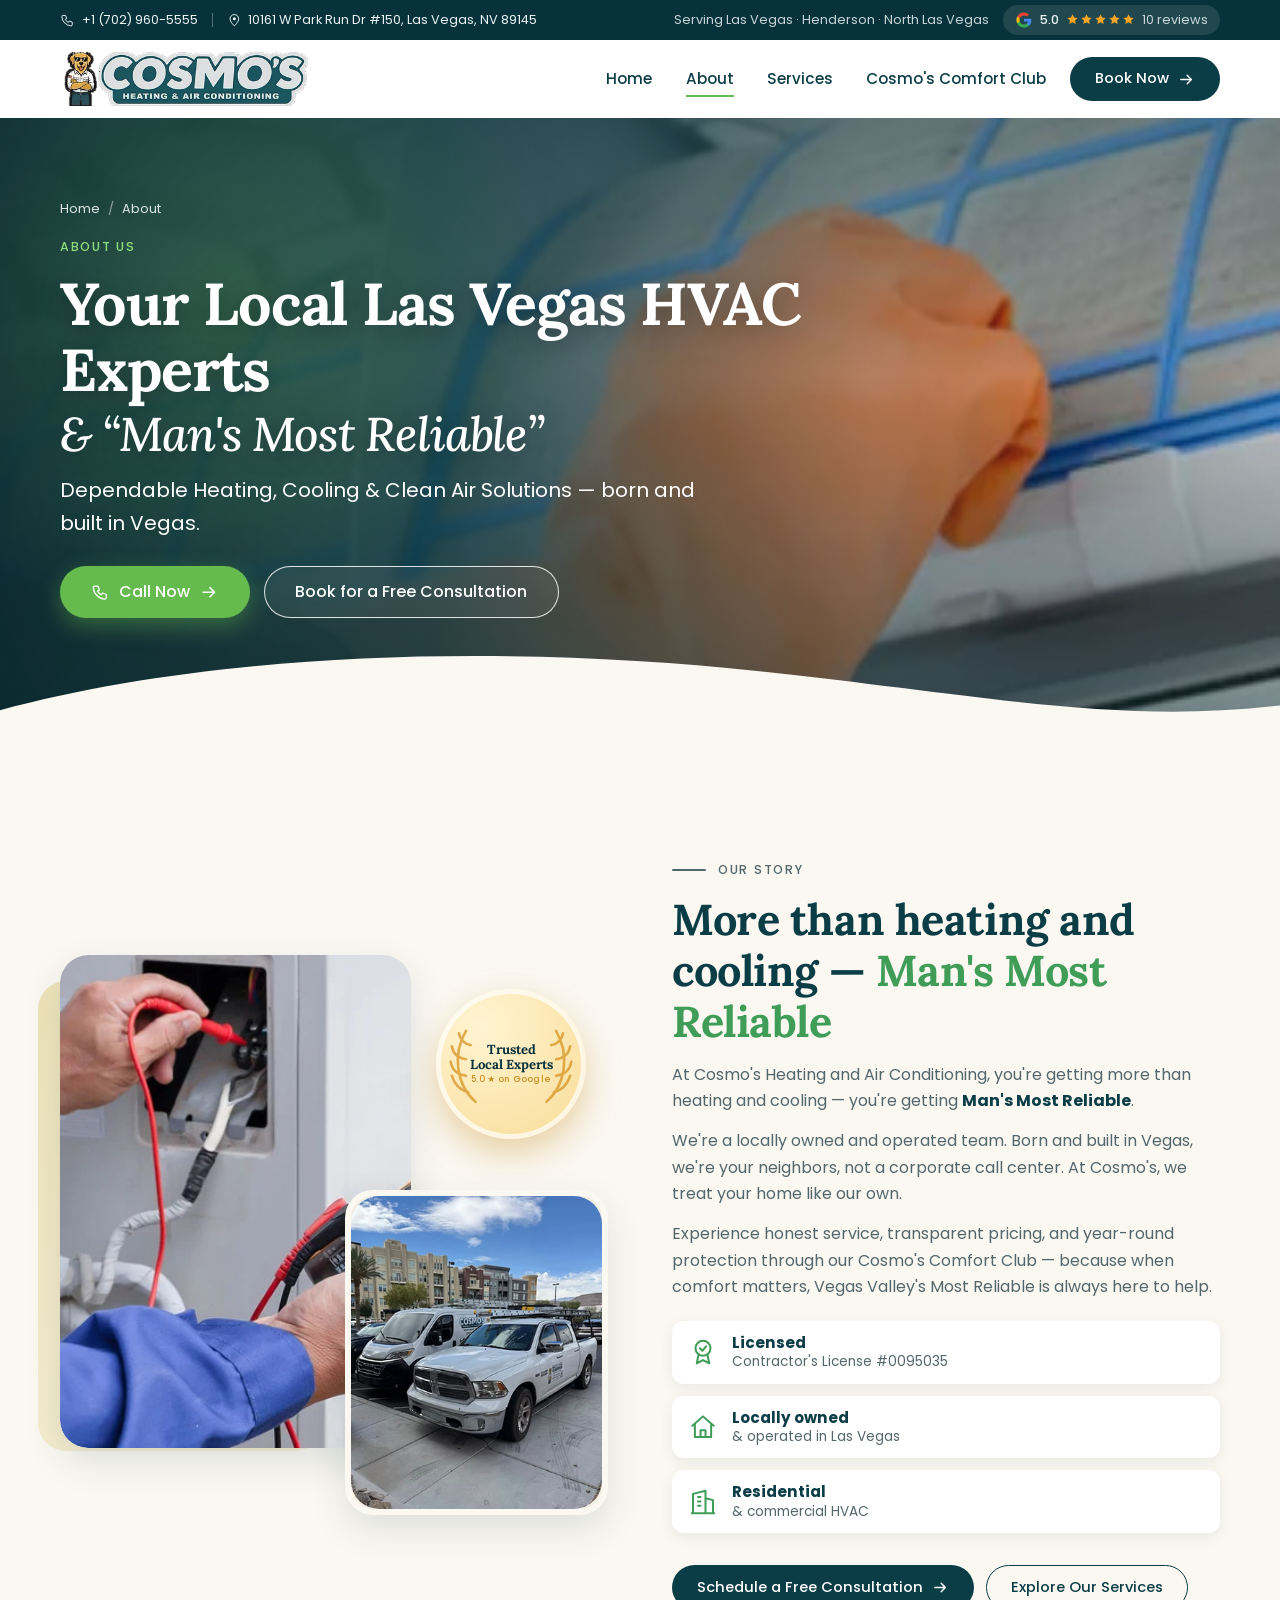
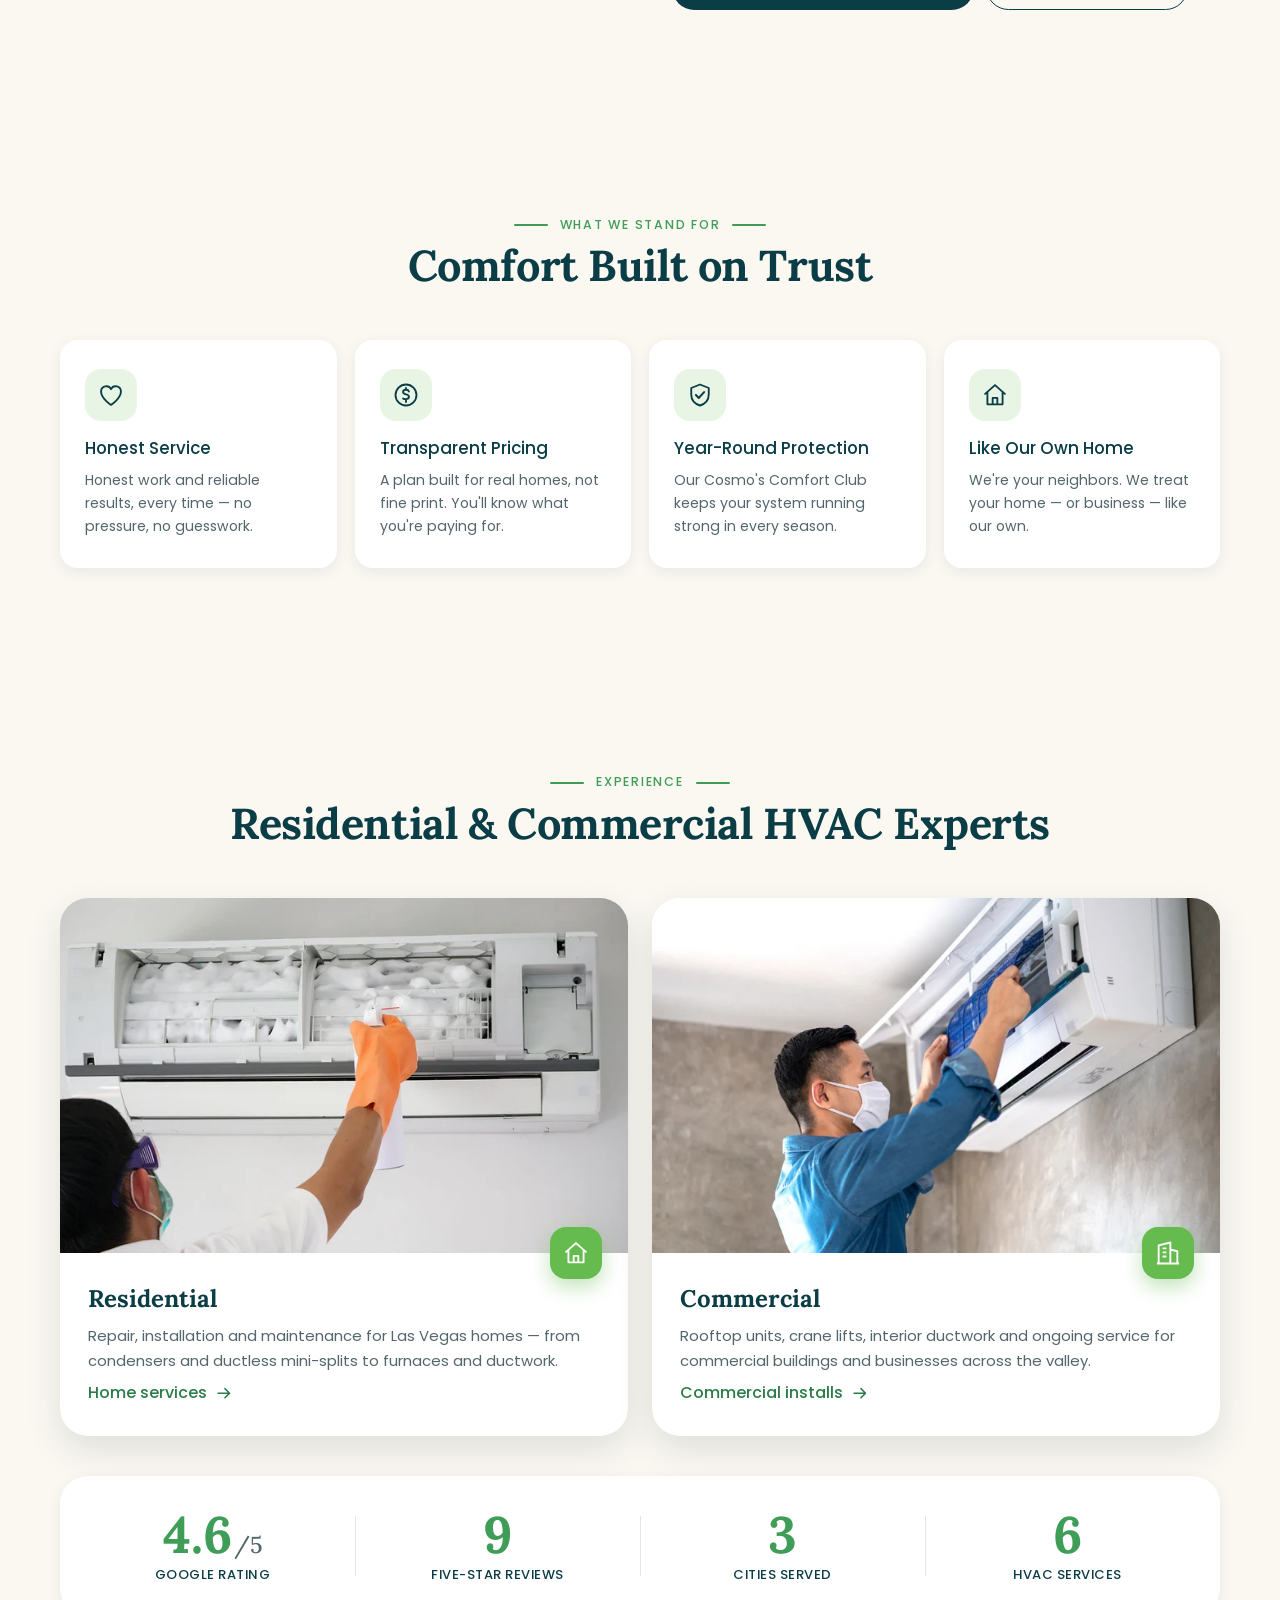
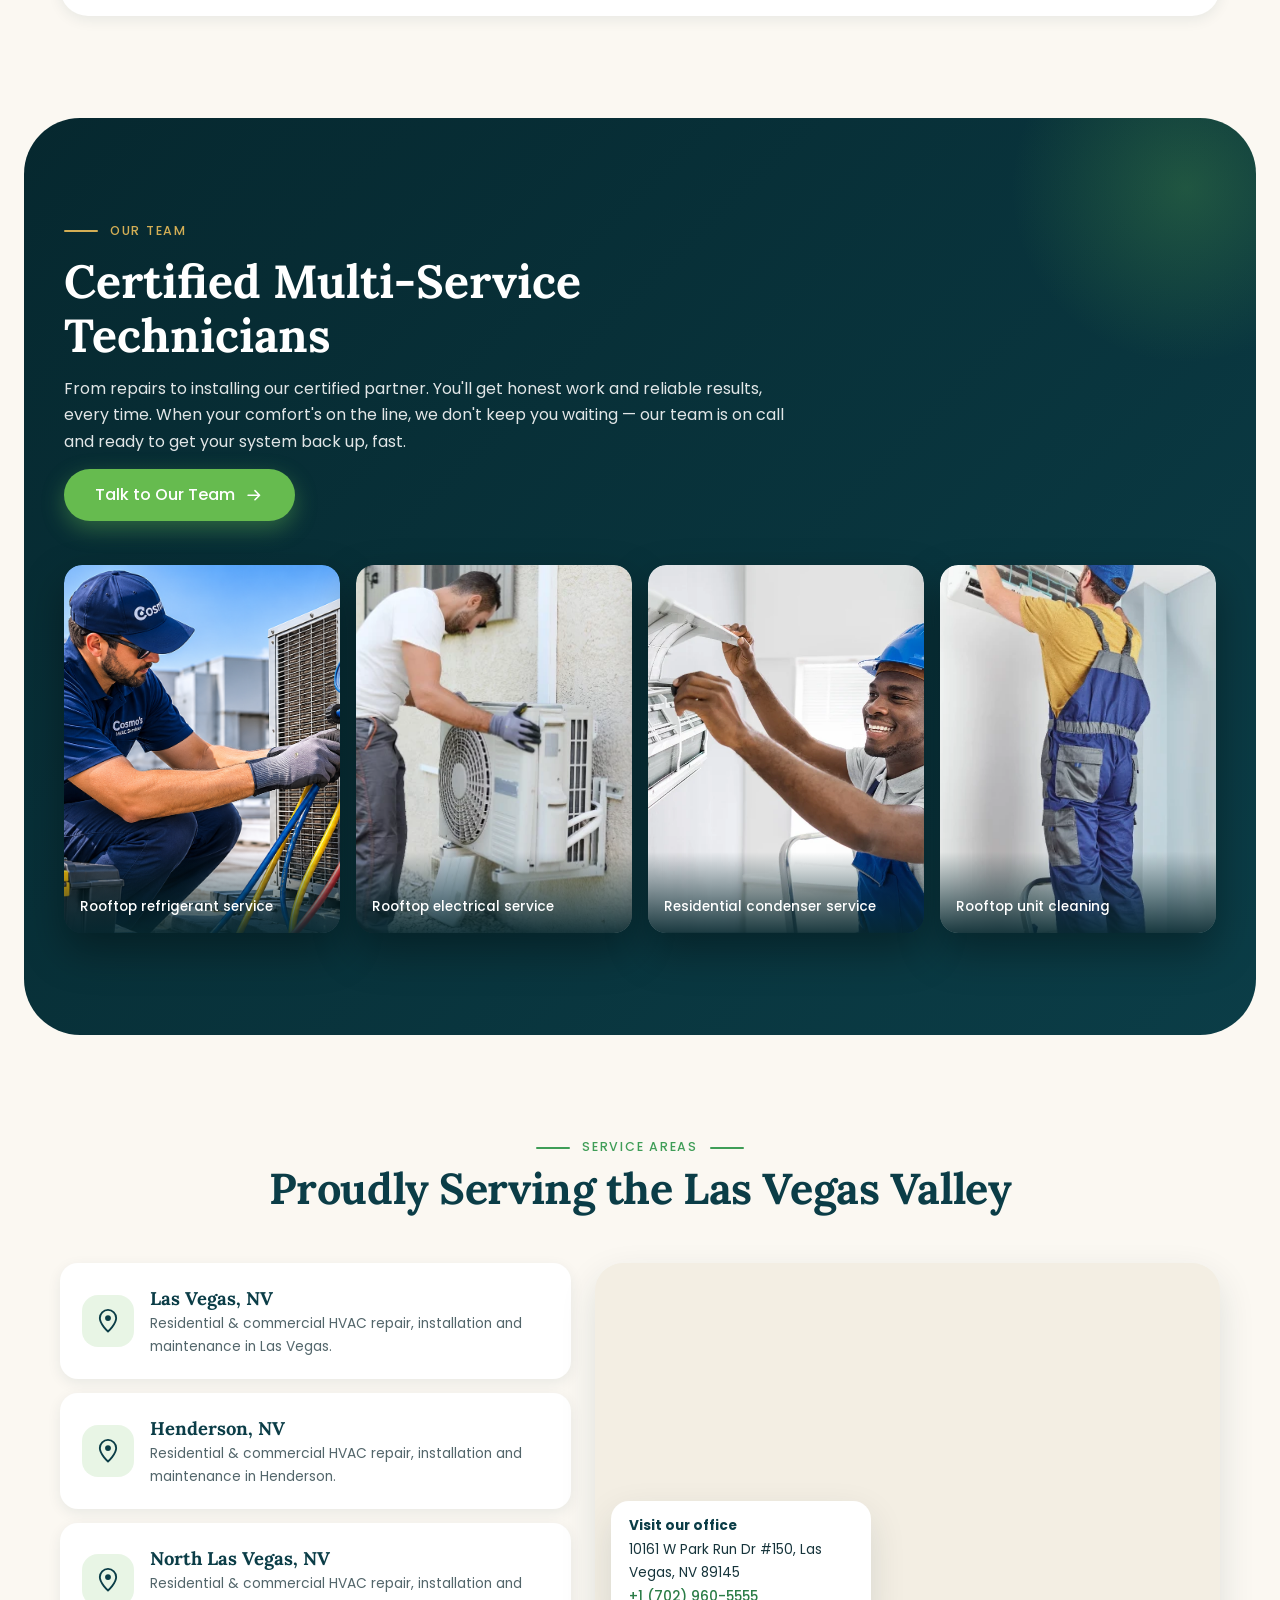
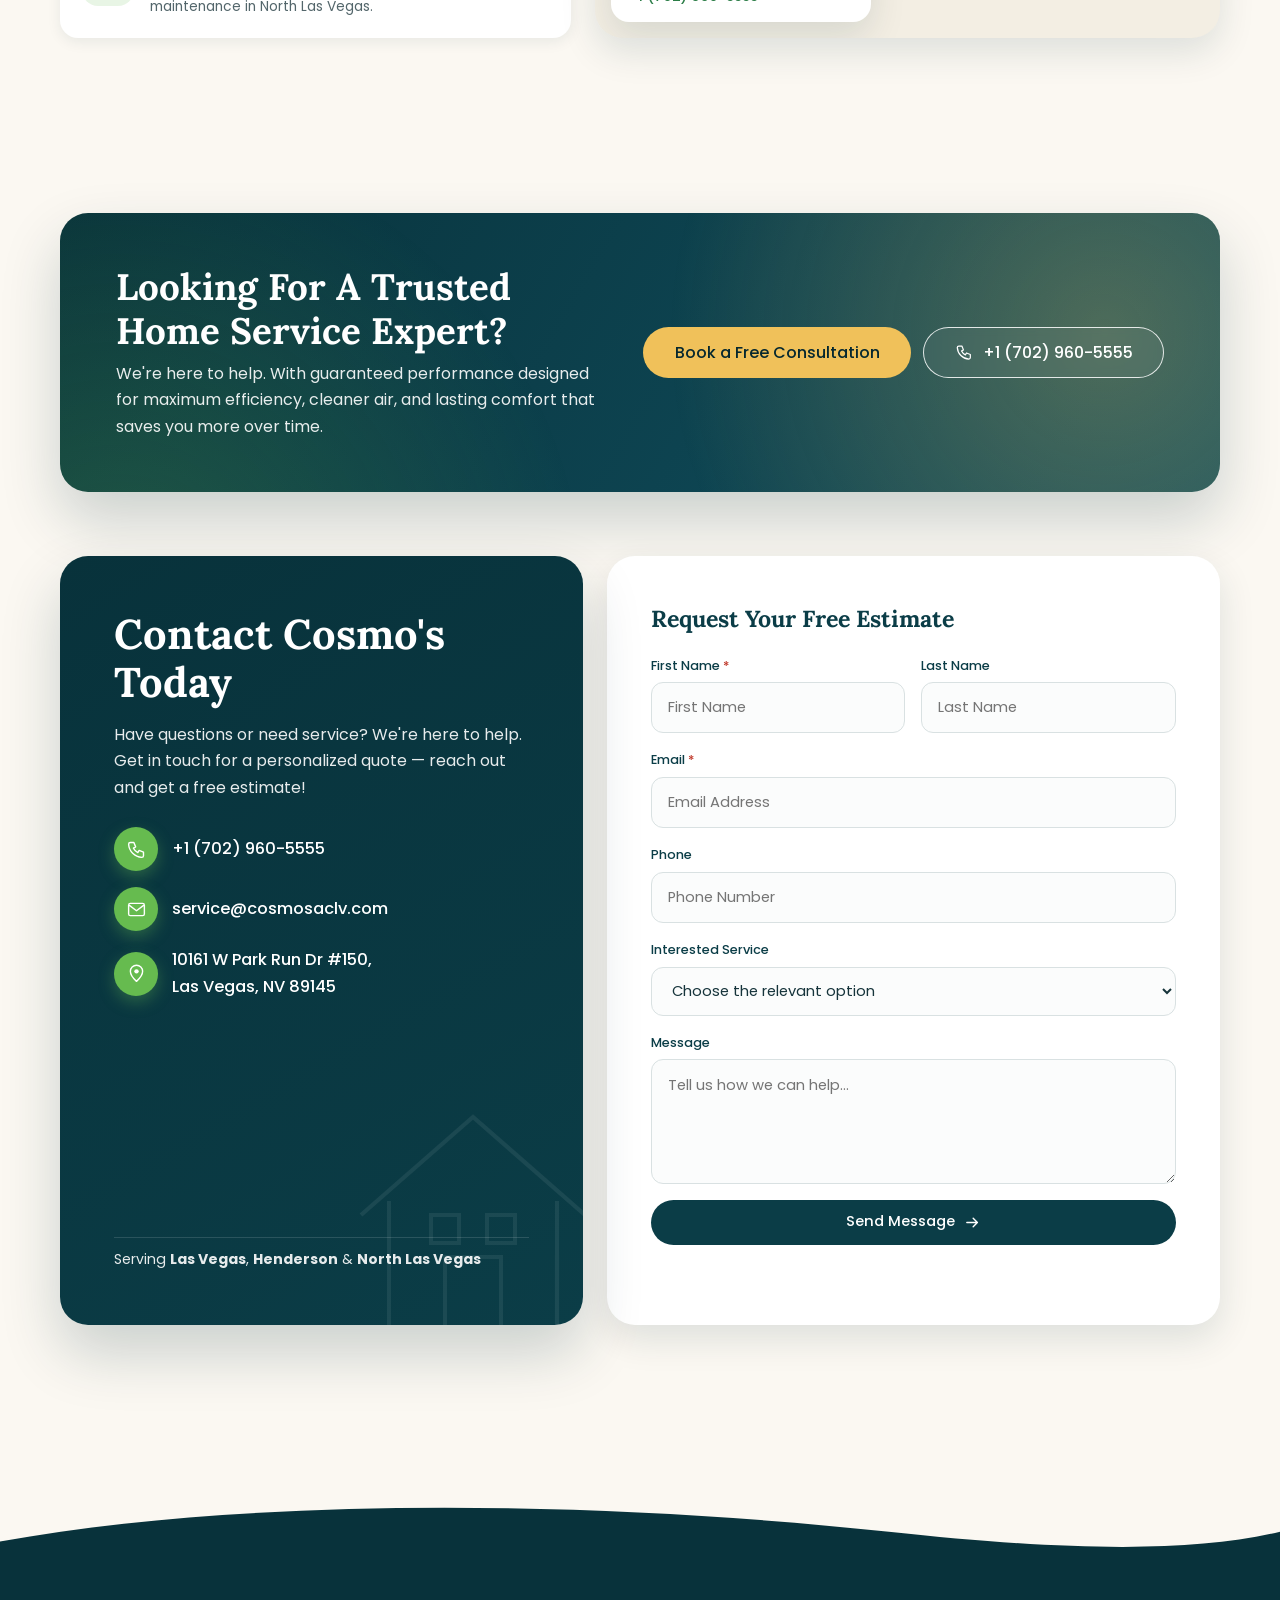
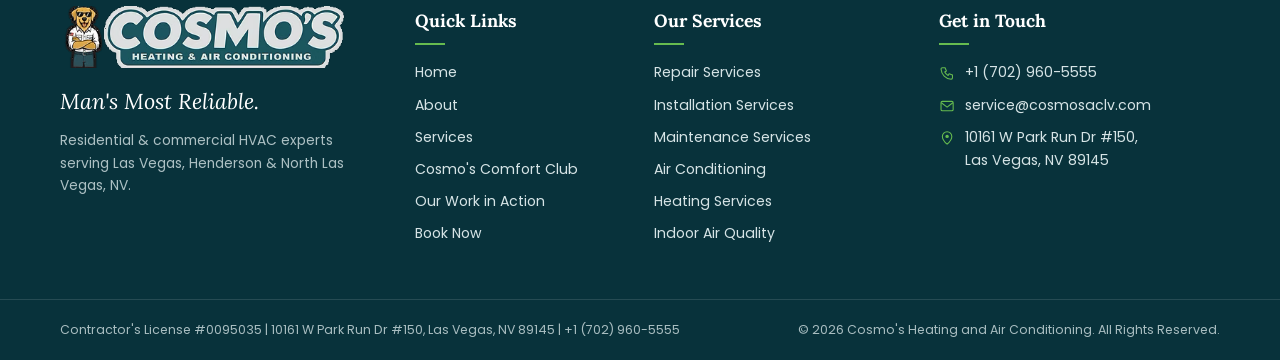
==== commit c4f46d52: "Update Cosmos HVAC website" ====
--- a/about.html
+++ b/about.html
@@ -122,9 +122,9 @@
   </header>
 
   <main id="main">
-    <section class="page-hero" aria-labelledby="page-title">
+    <section class="page-hero about-hero" aria-labelledby="page-title">
       <div class="hero__media">
-        <div class="hero__bg" data-parallax="0.22" style="background-image:url('assets/images/hero-las-vegas.jpg');background-position:15% 60%" role="img" aria-label="Las Vegas skyline with the Strip and mountains at sunset"></div>
+        <div class="hero__bg" data-parallax="0.22" style="background-image:url('assets/images/portfolio-img-1.webp');background-position: center center;" role="img" aria-label="Las Vegas skyline with the Strip and mountains at sunset"></div>
         <div class="hero__overlay" aria-hidden="true"></div>
         <div class="hero__glow" aria-hidden="true"></div>
       </div>
@@ -142,7 +142,7 @@
       <div class="container story__grid">
         <div class="story__media reveal">
           <div class="about__blob" aria-hidden="true"></div>
-          <figure class="story__img story__img--main img-frame"><button class="g-item g-item--plain" type="button" data-lightbox data-full="assets/images/rooftop-package-unit.jpg" data-title="Rooftop package unit" data-cat="Installation" aria-label="Enlarge photo: Rooftop package unit"><img src="assets/images/rooftop-package-unit.jpg" alt="Rooftop package HVAC unit installed on a Las Vegas roof" width="756" height="1014" loading="lazy" decoding="async"><span class="g-item__zoom g-item__zoom--abs" aria-hidden="true">+</span></button></figure>
+          <figure class="story__img story__img--main img-frame"><button class="g-item g-item--plain" type="button" data-lightbox data-full="assets/images/rooftop-package-unit.jpg" data-title="Rooftop package unit" data-cat="Installation" aria-label="Enlarge photo: Rooftop package unit"><img src="assets/images/blog-1.jpg" alt="Rooftop package HVAC unit installed on a Las Vegas roof" width="756" height="1014" loading="lazy" decoding="async"><span class="g-item__zoom g-item__zoom--abs" aria-hidden="true">+</span></button></figure>
           <figure class="story__img story__img--van img-frame"><button class="g-item g-item--plain" type="button" data-lightbox data-full="assets/images/cosmos-service-van.jpg" data-title="Cosmo's service fleet" data-cat="Our Team" aria-label="Enlarge photo: Cosmo's service fleet"><img src="assets/images/cosmos-service-van.jpg" alt="Cosmo's Heating and Air Conditioning service van and truck" width="696" height="926" loading="lazy" decoding="async"><span class="g-item__zoom g-item__zoom--abs" aria-hidden="true">+</span></button></figure>
           <div class="badge" data-tilt><svg class="badge__laurel" viewBox="0 0 120 120" aria-hidden="true"><g fill="none" stroke="#d99a2b" stroke-width="2.200" stroke-linecap="round"><path d="M30 92C14 78 10 52 22 32M24 84c-8-2-12-8-14-14M22 70c-8-1-12-6-13-12M22 56c-7-1-11-5-12-11M26 44c-6-1-9-5-10-10"/><path d="M90 92c16-14 20-40 8-60M96 84c8-2 12-8 14-14M98 70c8-1 12-6 13-12M98 56c7-1 11-5 12-11M94 44c6-1 9-5 10-10"/></g></svg><div class="badge__txt"><strong>Trusted<br>Local Experts</strong><span>5.0 ★ on Google</span></div></div>
         </div>
@@ -179,11 +179,11 @@
         <header class="center-head reveal"><p class="eyebrow eyebrow--green"><span class="eyebrow__line"></span>Experience<span class="eyebrow__line"></span></p><h2 id="dual-title" class="h2 h2--center">Residential &amp; Commercial HVAC Experts</h2></header>
         <div class="dual__grid">
           <article class="dual__card reveal">
-            <figure class="dual__img"><button class="g-item g-item--plain" type="button" data-lightbox data-full="assets/images/residential-ac-desert-home.jpg" data-title="Residential AC installation" data-cat="Residential" aria-label="Enlarge photo: Residential AC installation"><img src="assets/images/residential-ac-desert-home.jpg" alt="Modern Las Vegas home with a new air conditioner and desert landscaping" width="802" height="802" loading="lazy" decoding="async"><span class="g-item__zoom g-item__zoom--abs" aria-hidden="true">+</span></button></figure>
+            <figure class="dual__img"><button class="g-item g-item--plain" type="button" data-lightbox data-full="assets/images/residential-ac-desert-home.jpg" data-title="Residential AC installation" data-cat="Residential" aria-label="Enlarge photo: Residential AC installation"><img src="assets/images/blog-2.webp" alt="Modern Las Vegas home with a new air conditioner and desert landscaping" width="802" height="802" loading="lazy" decoding="async"><span class="g-item__zoom g-item__zoom--abs" aria-hidden="true">+</span></button></figure>
             <div class="dual__body"><span class="dual__ico"><svg class="ico" aria-hidden="true"><use href="#i-house"/></svg></span><h3>Residential</h3><p>Repair, installation and maintenance for Las Vegas homes &mdash; from condensers and ductless mini-splits to furnaces and ductwork.</p><a class="link-arrow" href="services.html#air-conditioning">Home services <svg class="ico btn__arrow" aria-hidden="true"><use href="#i-arrow"/></svg></a></div>
           </article>
           <article class="dual__card reveal" style="--d:.1s">
-            <figure class="dual__img"><button class="g-item g-item--plain" type="button" data-lightbox data-full="assets/images/crane-set-rooftop-unit.jpg" data-title="Crane-set rooftop unit" data-cat="Installation" aria-label="Enlarge photo: Crane-set rooftop unit"><img src="assets/images/crane-set-rooftop-unit.jpg" alt="Crane setting a commercial rooftop HVAC unit" width="696" height="928" loading="lazy" decoding="async"><span class="g-item__zoom g-item__zoom--abs" aria-hidden="true">+</span></button></figure>
+            <figure class="dual__img"><button class="g-item g-item--plain" type="button" data-lightbox data-full="assets/images/crane-set-rooftop-unit.jpg" data-title="Crane-set rooftop unit" data-cat="Installation" aria-label="Enlarge photo: Crane-set rooftop unit"><img src="assets/images/AdobeStock.webp" alt="Crane setting a commercial rooftop HVAC unit" width="696" height="928" loading="lazy" decoding="async"><span class="g-item__zoom g-item__zoom--abs" aria-hidden="true">+</span></button></figure>
             <div class="dual__body"><span class="dual__ico"><svg class="ico" aria-hidden="true"><use href="#i-building"/></svg></span><h3>Commercial</h3><p>Rooftop units, crane lifts, interior ductwork and ongoing service for commercial buildings and businesses across the valley.</p><a class="link-arrow" href="services.html#installation">Commercial installs <svg class="ico btn__arrow" aria-hidden="true"><use href="#i-arrow"/></svg></a></div>
           </article>
         </div>
@@ -204,7 +204,7 @@
           <p>From repairs to installing our certified partner. You'll get honest work and reliable results, every time. When your comfort's on the line, we don't keep you waiting &mdash; our team is on call and ready to get your system back up, fast.</p>
           <a class="btn btn--green btn--lg" href="#contact">Talk to Our Team <svg class="ico btn__arrow" aria-hidden="true"><use href="#i-arrow"/></svg></a>
         </div>
-        <ul class="team__grid"><li class="team-card reveal" style="--d:0.0s"><button class="g-item g-item--plain team-card__btn" type="button" data-lightbox data-full="assets/images/tech-rooftop-refrigerant-service.jpg" data-title="Rooftop refrigerant service" data-cat="Repair" aria-label="Enlarge photo: Rooftop refrigerant service"><img src="assets/images/tech-rooftop-refrigerant-service.jpg" alt="Cosmo's technician servicing a rooftop unit" width="696" height="926" loading="lazy" decoding="async"><span class="g-item__zoom g-item__zoom--abs" aria-hidden="true">+</span></button><span class="team-card__cap">Rooftop refrigerant service</span></li><li class="team-card reveal" style="--d:0.08s"><button class="g-item g-item--plain team-card__btn" type="button" data-lightbox data-full="assets/images/tech-rooftop-electrical-service.jpg" data-title="Rooftop electrical service" data-cat="Repair" aria-label="Enlarge photo: Rooftop electrical service"><img src="assets/images/tech-rooftop-electrical-service.jpg" alt="Cosmo's technician servicing a rooftop unit's electrical" width="696" height="928" loading="lazy" decoding="async"><span class="g-item__zoom g-item__zoom--abs" aria-hidden="true">+</span></button><span class="team-card__cap">Rooftop electrical service</span></li><li class="team-card reveal" style="--d:0.16s"><button class="g-item g-item--plain team-card__btn" type="button" data-lightbox data-full="assets/images/residential-condenser-service.jpg" data-title="Residential condenser service" data-cat="Repair" aria-label="Enlarge photo: Residential condenser service"><img src="assets/images/residential-condenser-service.jpg" alt="Cosmo's technician servicing a residential condenser" width="696" height="926" loading="lazy" decoding="async"><span class="g-item__zoom g-item__zoom--abs" aria-hidden="true">+</span></button><span class="team-card__cap">Residential condenser service</span></li><li class="team-card reveal" style="--d:0.24s"><button class="g-item g-item--plain team-card__btn" type="button" data-lightbox data-full="assets/images/tech-rooftop-cleaning.jpg" data-title="Rooftop unit cleaning" data-cat="Maintenance" aria-label="Enlarge photo: Rooftop unit cleaning"><img src="assets/images/tech-rooftop-cleaning.jpg" alt="Cosmo's technician cleaning a rooftop unit" width="696" height="928" loading="lazy" decoding="async"><span class="g-item__zoom g-item__zoom--abs" aria-hidden="true">+</span></button><span class="team-card__cap">Rooftop unit cleaning</span></li></ul>
+        <ul class="team__grid"><li class="team-card reveal" style="--d:0.0s"><button class="g-item g-item--plain team-card__btn" type="button" data-lightbox data-full="assets/images/7dc27f6b-972e-4596-8697-6d7fdb846e5a.png" data-title="Rooftop refrigerant service" data-cat="Repair" aria-label="Enlarge photo: Rooftop refrigerant service"><img src="assets/images/7dc27f6b-972e-4596-8697-6d7fdb846e5a.png" alt="Cosmo's technician servicing a rooftop unit" width="696" height="926" loading="lazy" decoding="async"><span class="g-item__zoom g-item__zoom--abs" aria-hidden="true">+</span></button><span class="team-card__cap">Rooftop refrigerant service</span></li><li class="team-card reveal" style="--d:0.08s"><button class="g-item g-item--plain team-card__btn" type="button" data-lightbox data-full="assets/images/AdobeStock_4.webp" data-title="Rooftop electrical service" data-cat="Repair" aria-label="Enlarge photo: Rooftop electrical service"><img src="assets/images/AdobeStock_4.webp" alt="Cosmo's technician servicing a rooftop unit's electrical" width="696" height="928" loading="lazy" decoding="async"><span class="g-item__zoom g-item__zoom--abs" aria-hidden="true">+</span></button><span class="team-card__cap">Rooftop electrical service</span></li><li class="team-card reveal" style="--d:0.16s"><button class="g-item g-item--plain team-card__btn" type="button" data-lightbox data-full="assets/images/AdobeStock_3.webp" data-title="Residential condenser service" data-cat="Repair" aria-label="Enlarge photo: Residential condenser service"><img src="assets/images/AdobeStock_3.webp" alt="Cosmo's technician servicing a residential condenser" width="696" height="926" loading="lazy" decoding="async"><span class="g-item__zoom g-item__zoom--abs" aria-hidden="true">+</span></button><span class="team-card__cap">Residential condenser service</span></li><li class="team-card reveal" style="--d:0.24s"><button class="g-item g-item--plain team-card__btn" type="button" data-lightbox data-full="assets/images/AdobeStock_2.webp" data-title="Rooftop unit cleaning" data-cat="Maintenance" aria-label="Enlarge photo: Rooftop unit cleaning"><img src="assets/images/AdobeStock_2.webp" alt="Cosmo's technician cleaning a rooftop unit" width="696" height="928" loading="lazy" decoding="async"><span class="g-item__zoom g-item__zoom--abs" aria-hidden="true">+</span></button><span class="team-card__cap">Rooftop unit cleaning</span></li></ul>
       </div>
     </section>
 
--- a/style.css
+++ b/style.css
@@ -166,6 +166,28 @@
 .hero{position:relative;min-height:clamp(560px,78vh,720px);color:#fff;display:flex;align-items:center;background:var(--teal-900);z-index:2}
 .hero__media{position:absolute;inset:0;overflow:hidden}
 .hero__bg{position:absolute;left:0;right:0;top:-12%;height:124%;background-size:cover;background-position:70% 60%;will-change:transform}
+.about-hero .hero__media {
+  position: absolute;
+  inset: 0;
+  width: 100%;
+  height: 100%;
+  overflow: hidden;
+}
+
+.about-hero .hero__bg {
+    position: absolute;
+  inset: 0;
+  width: 100%;
+  height: 100%;
+
+  background-size: cover !important;
+  background-position: center 45% !important;
+  background-repeat: no-repeat !important;
+
+  transform: none !important;
+
+}
+
 .hero__overlay{position:absolute;inset:0;pointer-events:none;background:
   linear-gradient(90deg,rgba(6,40,47,.94) 0%,rgba(8,50,59,.8) 34%,rgba(8,50,59,.28) 68%,rgba(8,50,59,.08) 100%),
   linear-gradient(180deg,rgba(6,40,47,.35) 0%,transparent 40%,rgba(6,40,47,.5) 100%)}
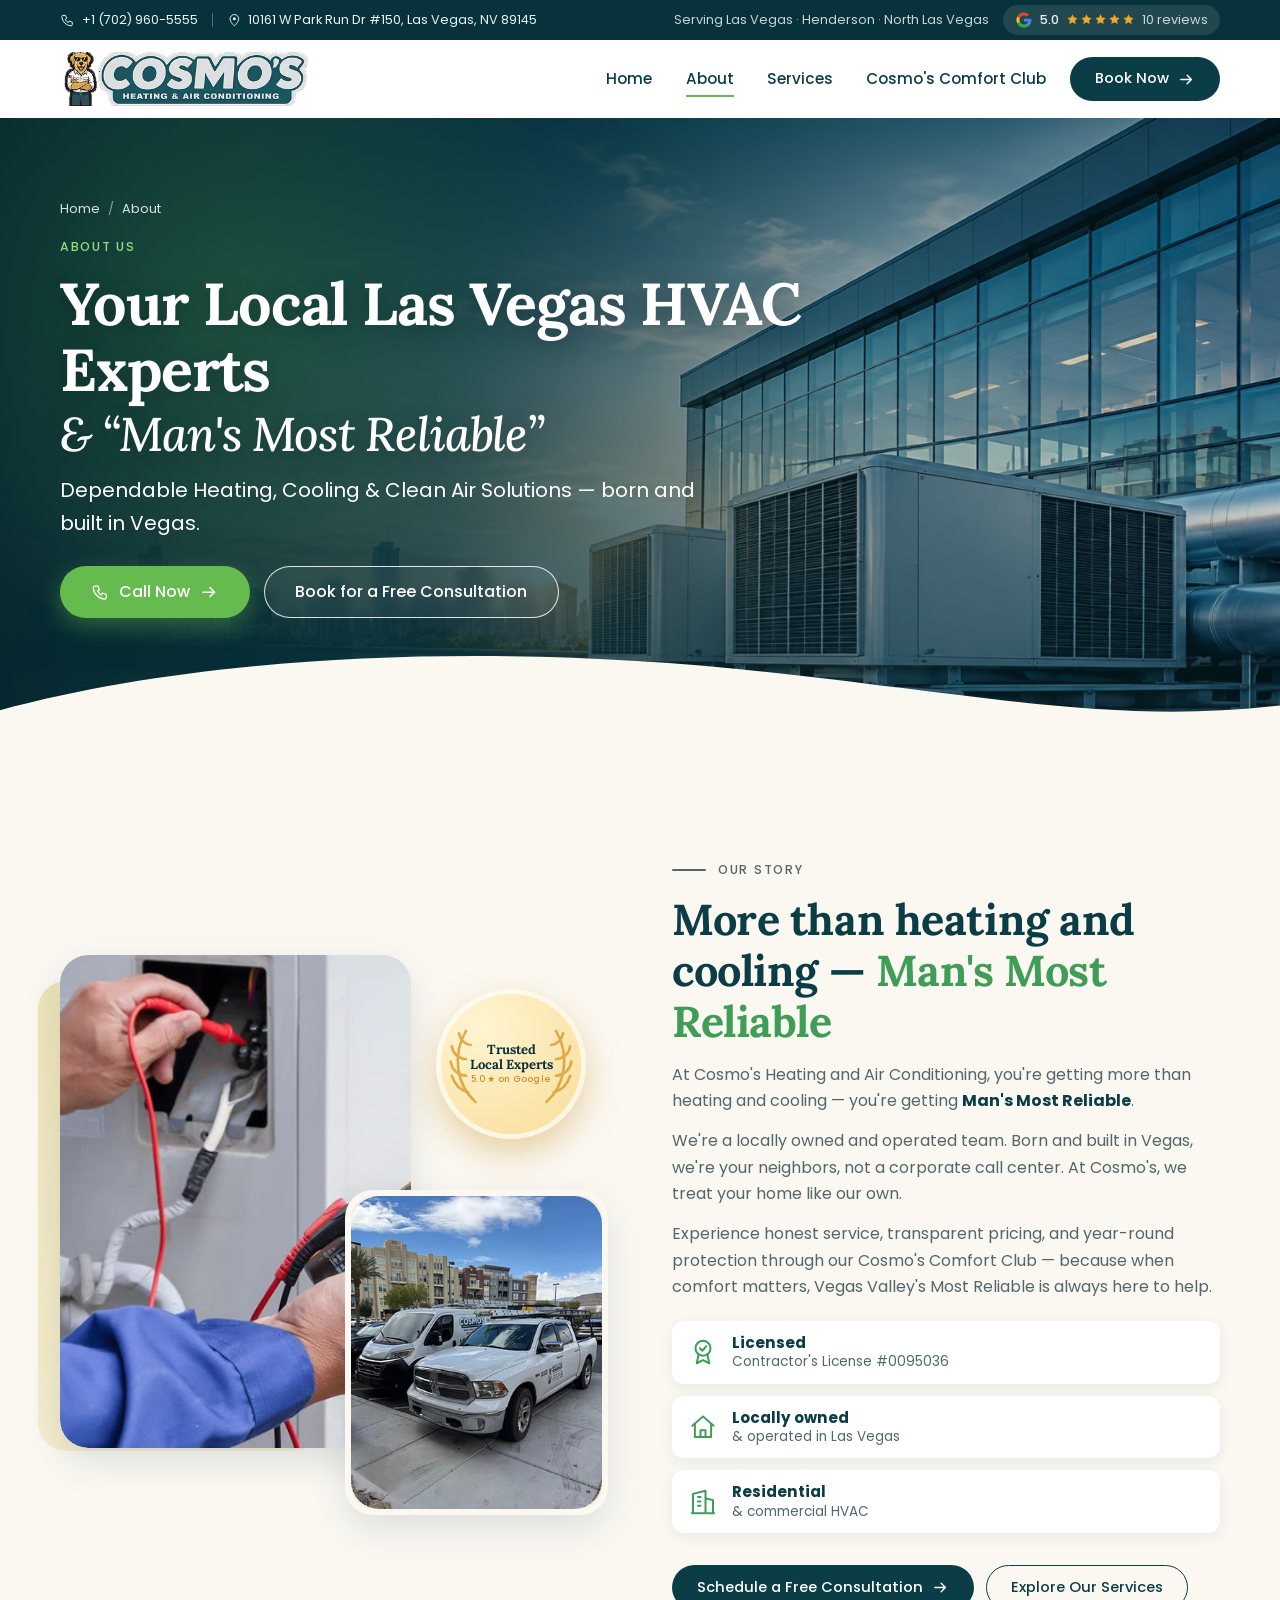
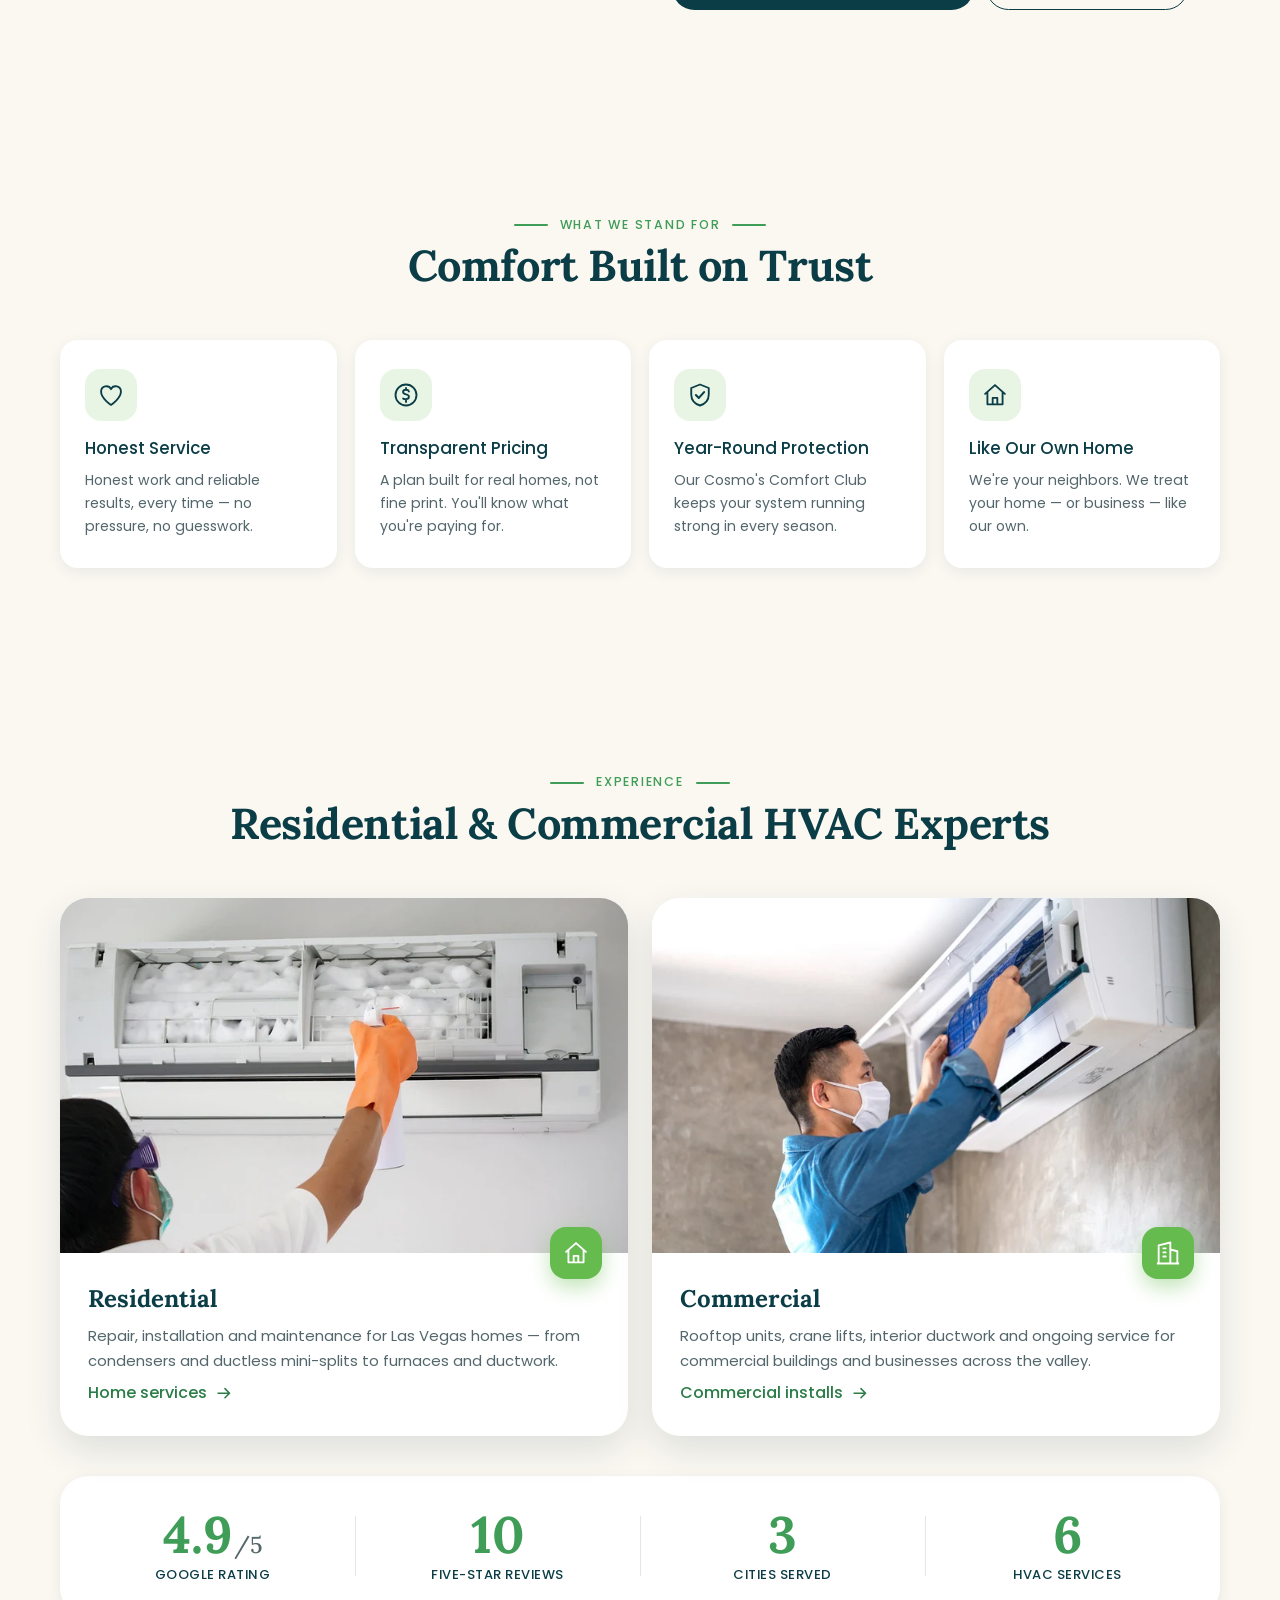
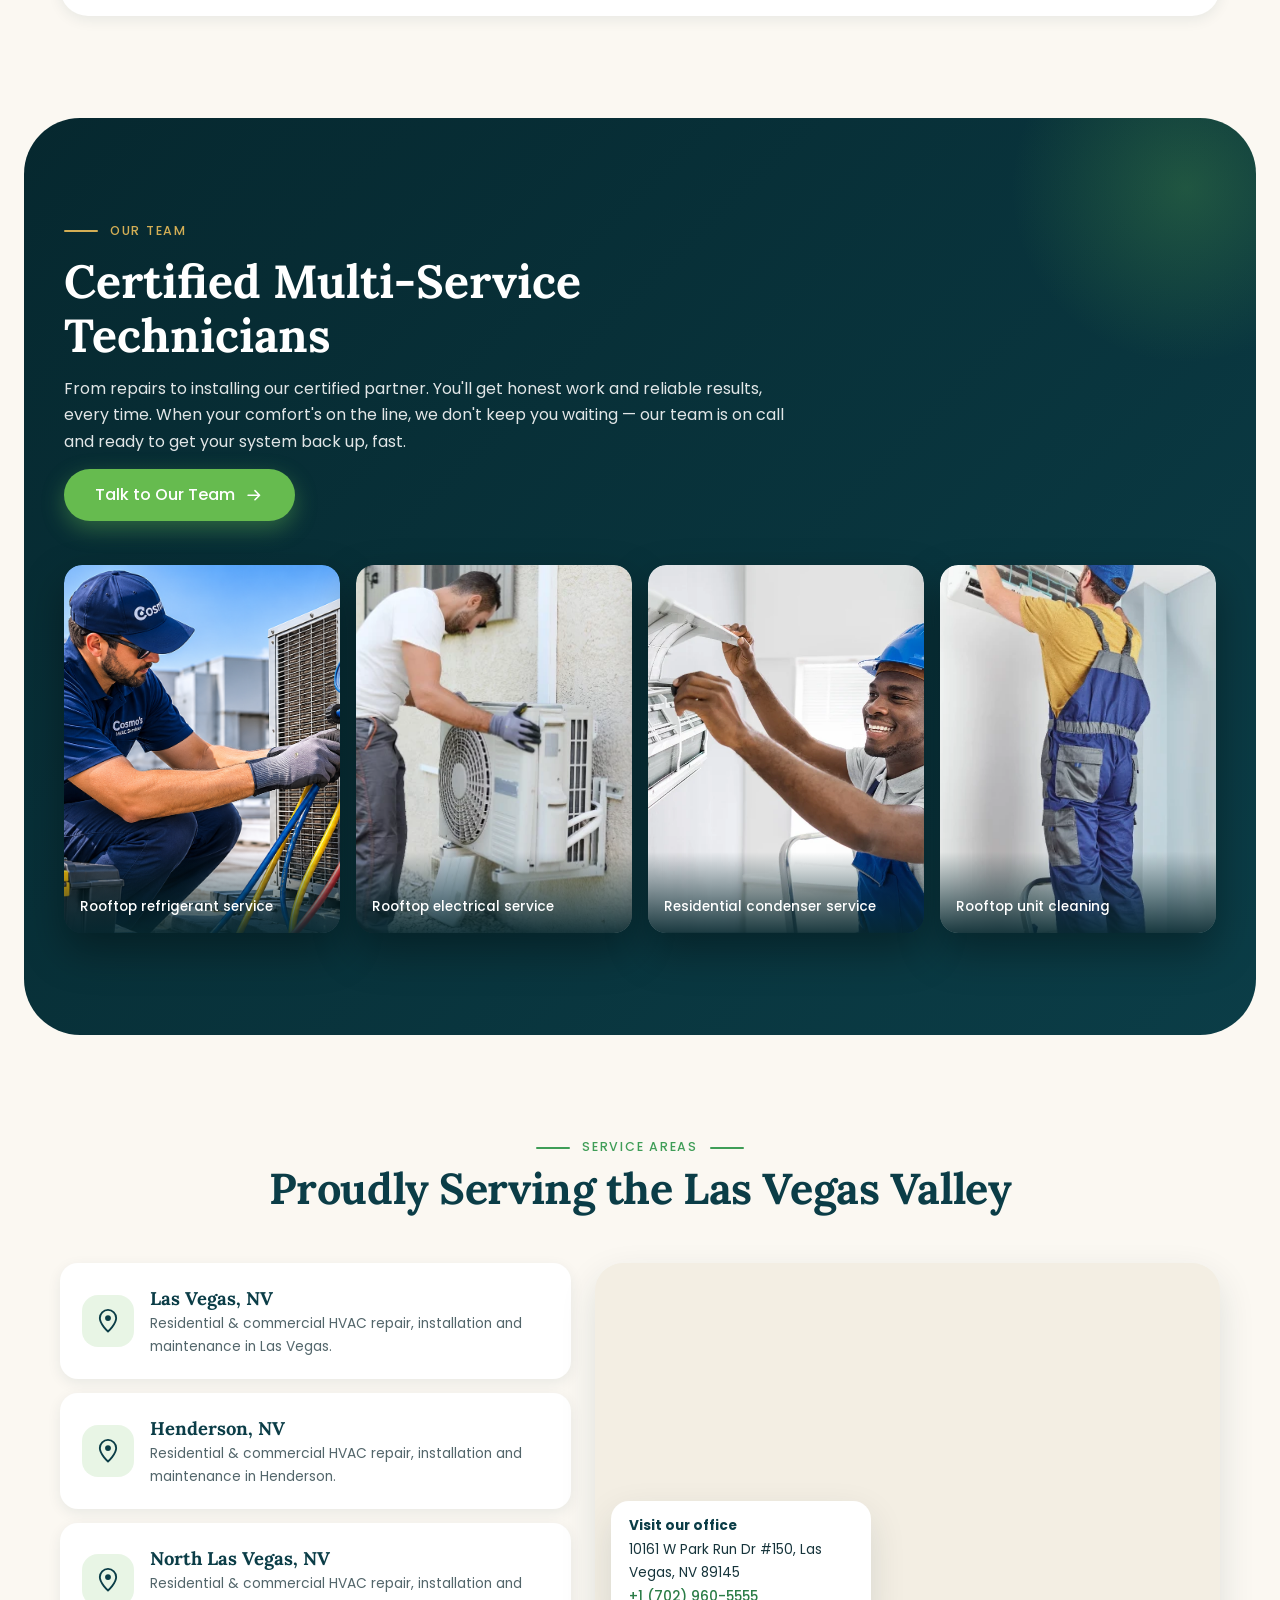
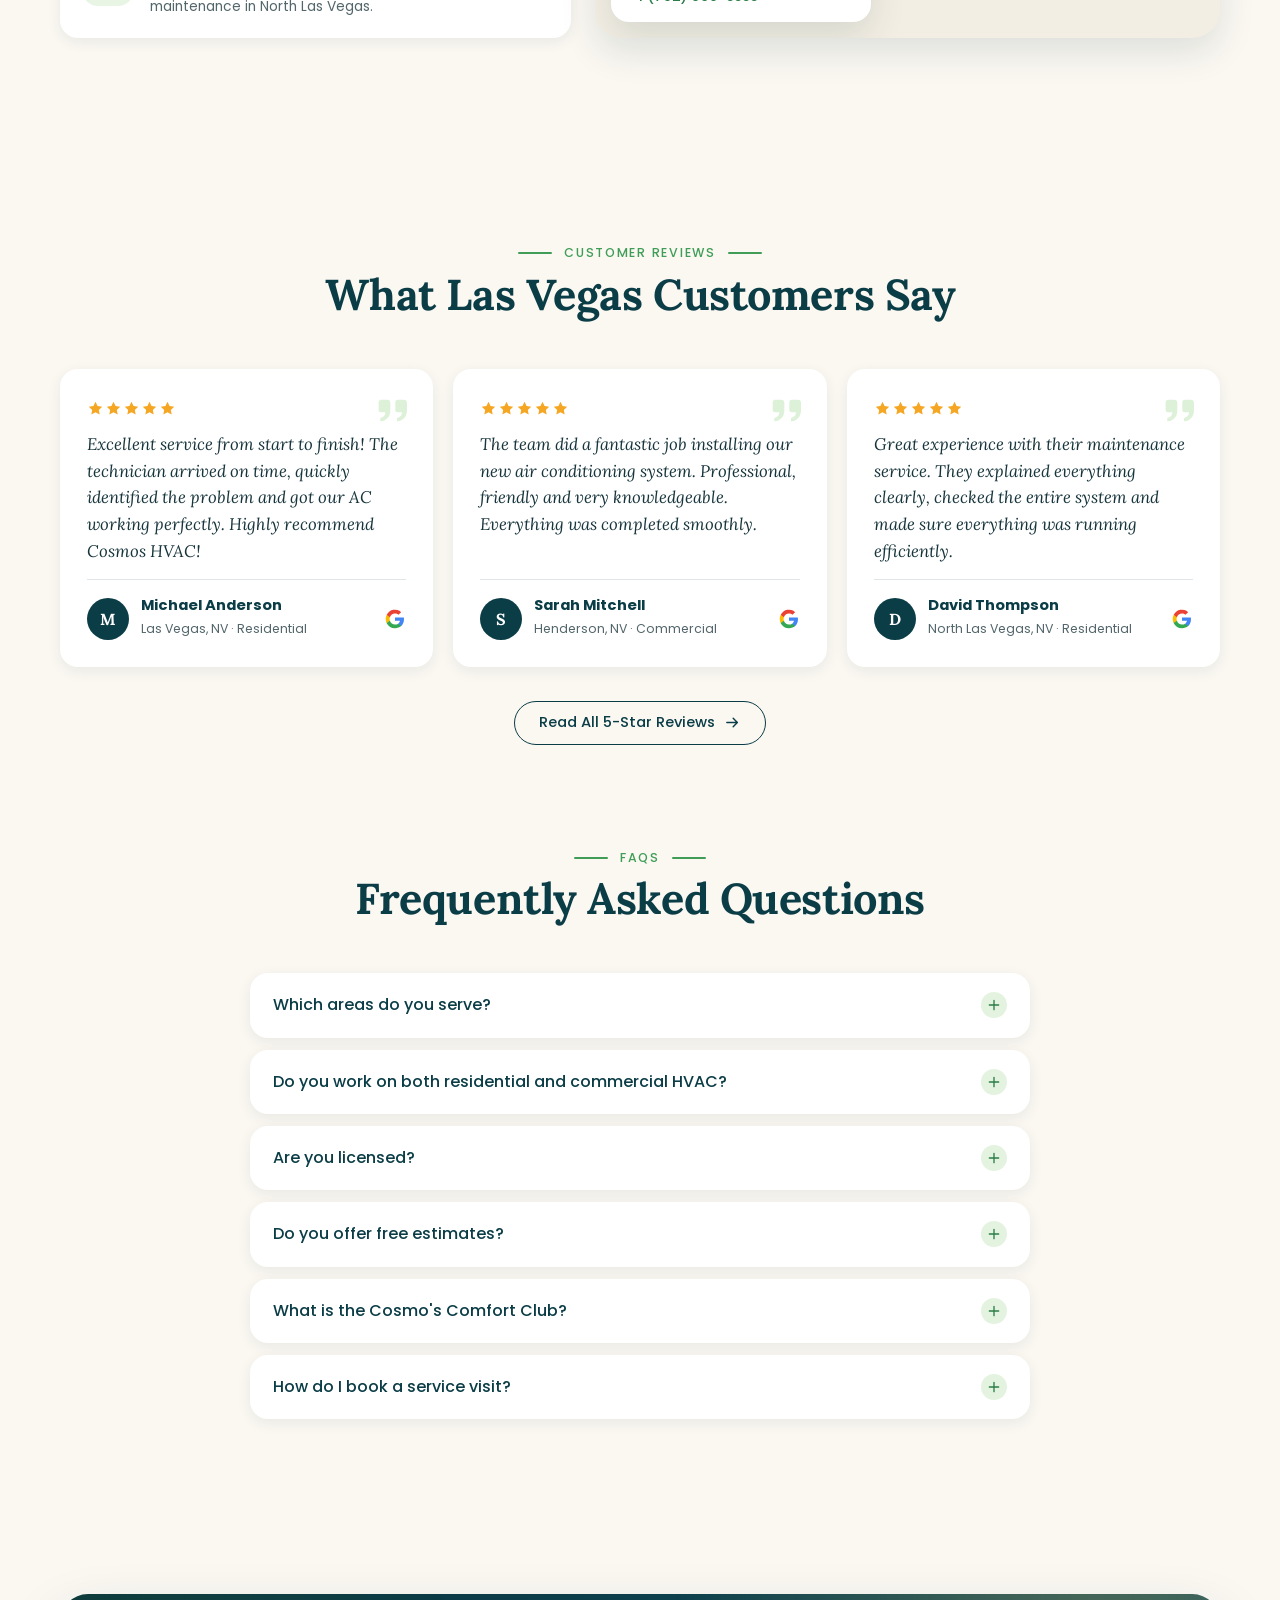
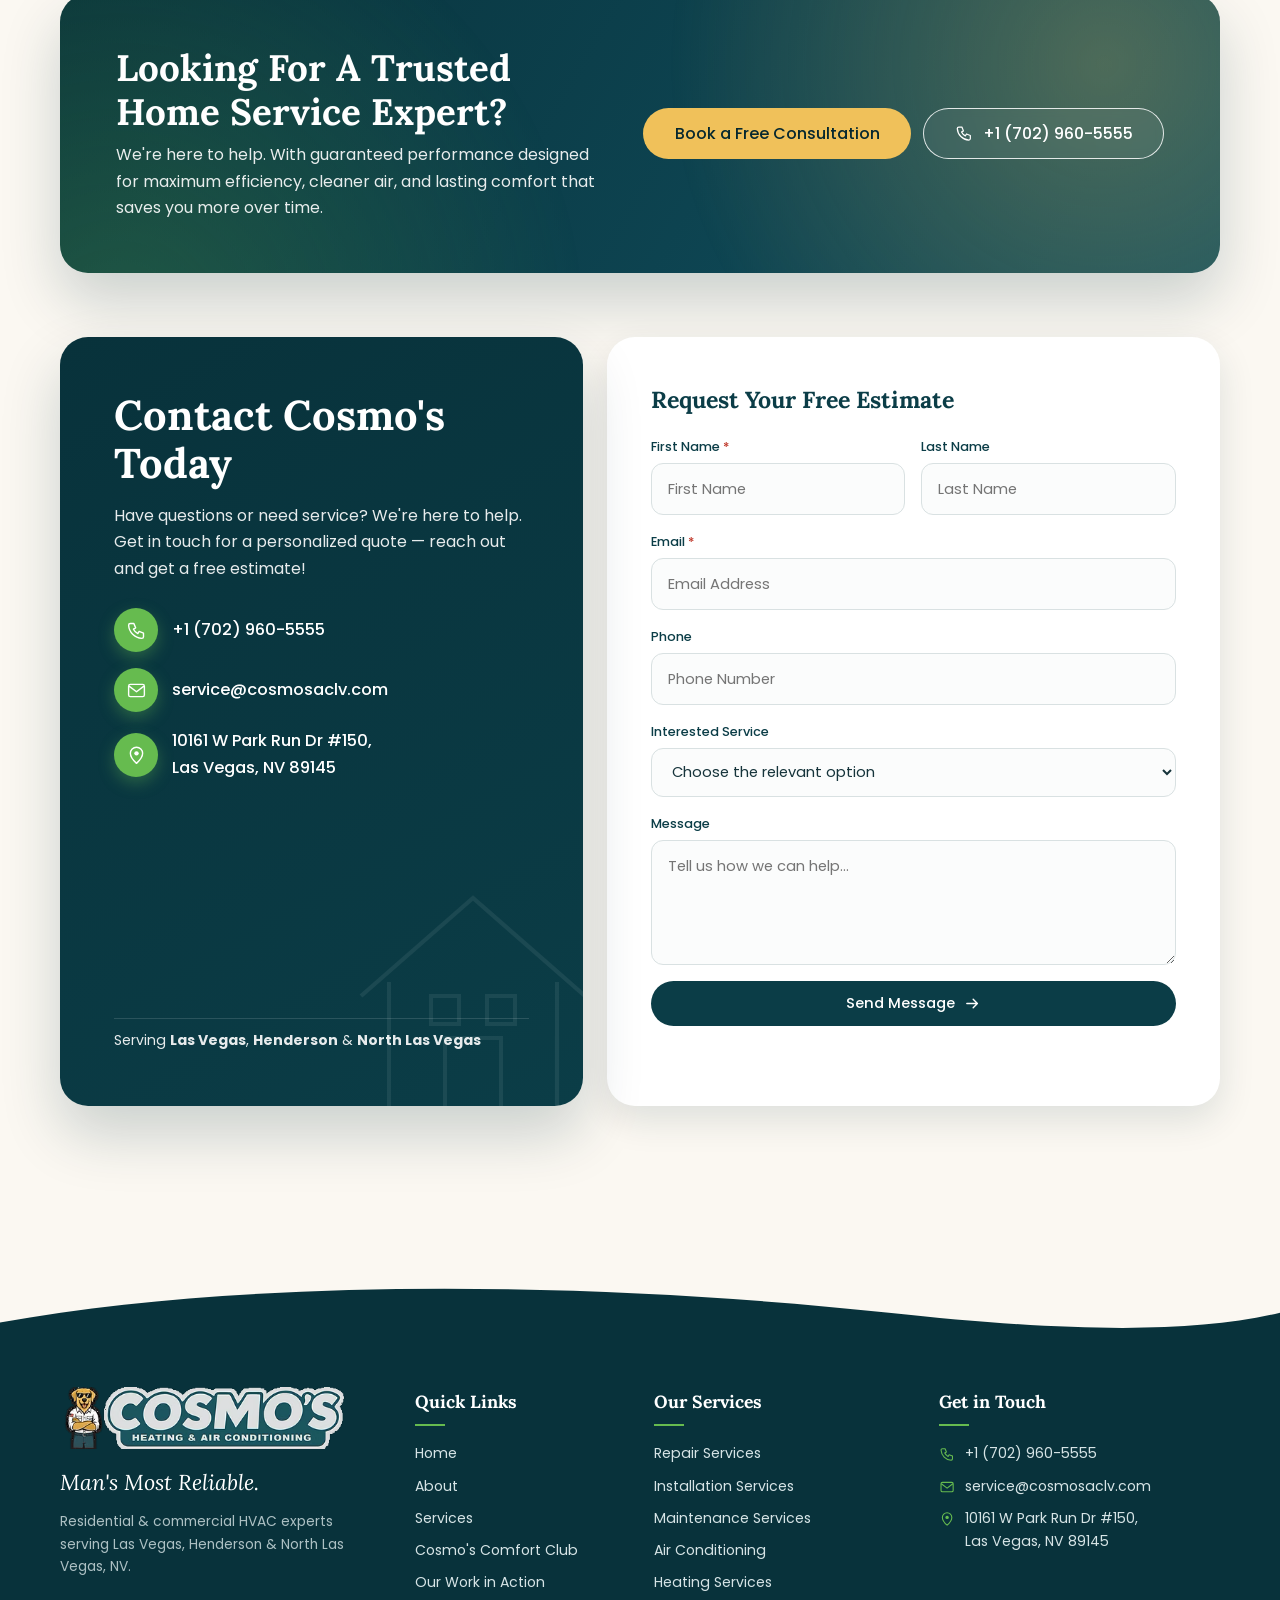
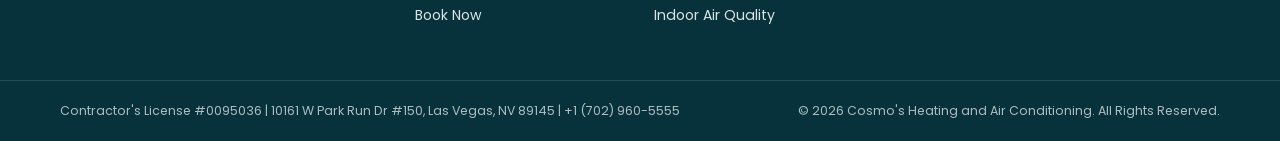
==== commit b61d56a8: "Update Cosmos HVAC website redesign" ====
--- a/about.html
+++ b/about.html
@@ -3,14 +3,14 @@
 <head>
   <meta charset="utf-8">
   <meta name="viewport" content="width=device-width, initial-scale=1">
-  <title>About Cosmo's Heating &amp; Air Conditioning | Locally Owned HVAC in Las Vegas, NV</title>
-  <meta name="description" content="Meet Cosmo's Heating and Air Conditioning &mdash; locally owned, Man's Most Reliable. Residential &amp; commercial HVAC experts serving Las Vegas, Henderson &amp; North Las Vegas. Contractor's License #0095035.">
+  <title>AC Repair Las Vegas | Cosmo’s Heating &amp; Air Conditioning</title>
+  <meta name="description" content="Meet Cosmo's Heating and Air Conditioning &mdash; locally owned, Man's Most Reliable. Residential &amp; commercial HVAC experts serving Las Vegas, Henderson &amp; North Las Vegas. Contractor's License #0095036.">
   <meta name="theme-color" content="#0b3d47">
   <script>document.documentElement.classList.add('js')</script>
   <link rel="canonical" href="https://www.cosmosaclv.com/about.html">
   <meta property="og:type" content="website">
   <meta property="og:title" content="About Cosmo's Heating &amp; Air Conditioning | Locally Owned HVAC in Las Vegas, NV">
-  <meta property="og:description" content="Meet Cosmo's Heating and Air Conditioning &mdash; locally owned, Man's Most Reliable. Residential &amp; commercial HVAC experts serving Las Vegas, Henderson &amp; North Las Vegas. Contractor's License #0095035.">
+  <meta property="og:description" content="Meet Cosmo's Heating and Air Conditioning &mdash; locally owned, Man's Most Reliable. Residential &amp; commercial HVAC experts serving Las Vegas, Henderson &amp; North Las Vegas. Contractor's License #0095036.">
   <meta property="og:image" content="assets/images/og-image.jpg">
   <meta name="twitter:card" content="summary_large_image">
   <link rel="icon" type="image/png" href="assets/icons/favicon.png">
@@ -39,6 +39,20 @@
   ]
 }
   </script>
+  <script type="application/ld+json">
+{
+  "@context": "https://schema.org",
+  "@type": "FAQPage",
+  "mainEntity": [
+    {"@type":"Question","name":"Which areas do you serve?","acceptedAnswer":{"@type":"Answer","text":"We serve homes and businesses across Las Vegas, Henderson and North Las Vegas, NV."}},
+    {"@type":"Question","name":"Do you work on both residential and commercial HVAC?","acceptedAnswer":{"@type":"Answer","text":"Yes. We handle home systems such as condensers, ductless mini-splits, furnaces and ductwork, plus commercial rooftop units, crane lifts and interior ductwork."}},
+    {"@type":"Question","name":"Are you licensed?","acceptedAnswer":{"@type":"Answer","text":"Yes. Our Contractor's License number is #0095036."}},
+    {"@type":"Question","name":"Do you offer free estimates?","acceptedAnswer":{"@type":"Answer","text":"Yes. Call us or fill out the form to request a free estimate."}},
+    {"@type":"Question","name":"What is the Cosmo's Comfort Club?","acceptedAnswer":{"@type":"Answer","text":"It's our year-round protection plan that keeps your system running well in every season."}},
+    {"@type":"Question","name":"How do I book a service visit?","acceptedAnswer":{"@type":"Answer","text":"Call +1 (702) 960-5555 or send us a message through the contact form."}}
+  ]
+}
+</script>
 </head>
 
 <body class="page-about">
@@ -124,7 +138,7 @@
   <main id="main">
     <section class="page-hero about-hero" aria-labelledby="page-title">
       <div class="hero__media">
-        <div class="hero__bg" data-parallax="0.22" style="background-image:url('assets/images/portfolio-img-1.webp');background-position: center center;" role="img" aria-label="Las Vegas skyline with the Strip and mountains at sunset"></div>
+        <div class="hero__bg" data-parallax="0.22" style="background-image:url('assets/images/836f4e8e-35cc-41e4-aee0-8da93316e8cb.png');background-position: 15% 60%;" role="img" aria-label="Las Vegas skyline with the Strip and mountains at sunset"></div>
         <div class="hero__overlay" aria-hidden="true"></div>
         <div class="hero__glow" aria-hidden="true"></div>
       </div>
@@ -153,7 +167,7 @@
           <p>We're a locally owned and operated team. Born and built in Vegas, we're your neighbors, not a corporate call center. At Cosmo's, we treat your home like our own.</p>
           <p>Experience honest service, transparent pricing, and year-round protection through our Cosmo's Comfort Club &mdash; because when comfort matters, Vegas Valley's Most Reliable is always here to help.</p>
           <ul class="facts">
-            <li><svg class="ico" aria-hidden="true"><use href="#i-badge"/></svg><span><strong>Licensed</strong>Contractor's License #0095035</span></li>
+            <li><svg class="ico" aria-hidden="true"><use href="#i-badge"/></svg><span><strong>Licensed</strong>Contractor's License #0095036</span></li>
             <li><svg class="ico" aria-hidden="true"><use href="#i-house"/></svg><span><strong>Locally owned</strong>&amp; operated in Las Vegas</span></li>
             <li><svg class="ico" aria-hidden="true"><use href="#i-building"/></svg><span><strong>Residential</strong>&amp; commercial HVAC</span></li>
           </ul>
@@ -220,6 +234,99 @@
         </div>
       </div>
     </section>
+
+    <!-- ===== TESTIMONIALS ===== -->
+<section class="section testi" aria-labelledby="testi-title">
+  <div class="container">
+    <header class="center-head reveal">
+      <p class="eyebrow eyebrow--green"><span class="eyebrow__line"></span>Customer Reviews<span class="eyebrow__line"></span></p>
+      <h2 id="testi-title" class="h2 h2--center">What Las Vegas Customers Say</h2>
+    </header>
+
+    <ul class="testi__grid">
+      <li class="testi__card reveal">
+        <svg class="testi__q" aria-hidden="true"><use href="#i-quote"/></svg>
+        <span class="stars" aria-label="5 out of 5 stars"><svg><use href="#i-star"/></svg><svg><use href="#i-star"/></svg><svg><use href="#i-star"/></svg><svg><use href="#i-star"/></svg><svg><use href="#i-star"/></svg></span>
+        <blockquote>Excellent service from start to finish! The technician arrived on time, quickly identified the problem and got our AC working perfectly. Highly recommend Cosmos HVAC!</blockquote>
+        <div class="testi__author">
+          <span class="testi__avatar" aria-hidden="true">M</span>
+          <span><strong>Michael Anderson</strong><small>Las Vegas, NV · Residential</small></span>
+          <svg class="ico ico--g testi__g" aria-label="Google review"><use href="#i-google"/></svg>
+        </div>
+      </li>
+
+      <li class="testi__card reveal" style="--d:.08s">
+        <svg class="testi__q" aria-hidden="true"><use href="#i-quote"/></svg>
+        <span class="stars" aria-label="5 out of 5 stars"><svg><use href="#i-star"/></svg><svg><use href="#i-star"/></svg><svg><use href="#i-star"/></svg><svg><use href="#i-star"/></svg><svg><use href="#i-star"/></svg></span>
+        <blockquote>The team did a fantastic job installing our new air conditioning system. Professional, friendly and very knowledgeable. Everything was completed smoothly.</blockquote>
+        <div class="testi__author">
+          <span class="testi__avatar" aria-hidden="true">S</span>
+          <span><strong>Sarah Mitchell</strong><small>Henderson, NV · Commercial</small></span>
+          <svg class="ico ico--g testi__g" aria-label="Google review"><use href="#i-google"/></svg>
+        </div>
+      </li>
+
+      <li class="testi__card reveal" style="--d:.16s">
+        <svg class="testi__q" aria-hidden="true"><use href="#i-quote"/></svg>
+        <span class="stars" aria-label="5 out of 5 stars"><svg><use href="#i-star"/></svg><svg><use href="#i-star"/></svg><svg><use href="#i-star"/></svg><svg><use href="#i-star"/></svg><svg><use href="#i-star"/></svg></span>
+        <blockquote>Great experience with their maintenance service. They explained everything clearly, checked the entire system and made sure everything was running efficiently.</blockquote>
+        <div class="testi__author">
+          <span class="testi__avatar" aria-hidden="true">D</span>
+          <span><strong>David Thompson</strong><small>North Las Vegas, NV · Residential</small></span>
+          <svg class="ico ico--g testi__g" aria-label="Google review"><use href="#i-google"/></svg>
+        </div>
+      </li>
+    </ul>
+
+    <div class="testi__cta reveal">
+      <a class="btn btn--outline" href="index.html#reviews">Read All 5-Star Reviews <svg class="ico btn__arrow" aria-hidden="true"><use href="#i-arrow"/></svg></a>
+    </div>
+  </div>
+</section>
+
+<!-- ===== FAQ ===== -->
+<section class="section faq" aria-labelledby="faq-title">
+  <div class="container faq__wrap">
+    <header class="center-head reveal">
+      <p class="eyebrow eyebrow--green"><span class="eyebrow__line"></span>FAQs<span class="eyebrow__line"></span></p>
+      <h2 id="faq-title" class="h2 h2--center">Frequently Asked Questions</h2>
+    </header>
+
+    <div class="faq__list">
+      <details class="faq__item reveal">
+        <summary>Which areas do you serve? <svg class="ico faq__plus" aria-hidden="true"><use href="#i-plus"/></svg></summary>
+        <p class="faq__a">We serve homes and businesses across Las Vegas, Henderson and North Las Vegas, NV.</p>
+      </details>
+
+      <details class="faq__item reveal" style="--d:.06s">
+        <summary>Do you work on both residential and commercial HVAC? <svg class="ico faq__plus" aria-hidden="true"><use href="#i-plus"/></svg></summary>
+        <p class="faq__a">Yes. We handle home systems such as condensers, ductless mini-splits, furnaces and ductwork, plus commercial rooftop units, crane lifts and interior ductwork.</p>
+      </details>
+
+      <details class="faq__item reveal" style="--d:.12s">
+        <summary>Are you licensed? <svg class="ico faq__plus" aria-hidden="true"><use href="#i-plus"/></svg></summary>
+        <p class="faq__a">Yes. Cosmo's Heating and Air Conditioning is a locally owned and operated team, and our Contractor's License number is #0095036.</p>
+      </details>
+
+      <details class="faq__item reveal" style="--d:.18s">
+        <summary>Do you offer free estimates? <svg class="ico faq__plus" aria-hidden="true"><use href="#i-plus"/></svg></summary>
+        <p class="faq__a">Yes. Call us or fill out the form on this page to request a free estimate, and we'll explain the options and the pricing clearly before any work begins.</p>
+      </details>
+
+      <details class="faq__item reveal" style="--d:.24s">
+        <summary>What is the Cosmo's Comfort Club? <svg class="ico faq__plus" aria-hidden="true"><use href="#i-plus"/></svg></summary>
+        <p class="faq__a">It's our year-round protection plan that keeps your system running well in every season. <a href="comfort-club.html" class="link-arrow">See membership details</a></p>
+      </details>
+
+      <details class="faq__item reveal" style="--d:.3s">
+        <summary>How do I book a service visit? <svg class="ico faq__plus" aria-hidden="true"><use href="#i-plus"/></svg></summary>
+        <p class="faq__a">Call <a href="tel:+17029605555"><strong>+1 (702) 960-5555</strong></a> or send us a message through the contact form, and our team will get back to you to schedule.</p>
+      </details>
+    </div>
+  </div>
+</section>
+
+
     <section class="cta-band" aria-label="Book a consultation">
       <div class="container">
         <div class="cta-band__panel reveal">
@@ -318,7 +425,7 @@
     </div>
     <div class="footer__bottom">
       <div class="container footer__bottom-inner">
-        <p>Contractor's License #0095035 | 10161 W Park Run Dr #150, Las Vegas, NV 89145 | +1 (702) 960-5555</p>
+        <p>Contractor's License #0095036 | 10161 W Park Run Dr #150, Las Vegas, NV 89145 | +1 (702) 960-5555</p>
         <p>&copy; <span id="year">2026</span> Cosmo's Heating and Air Conditioning. All Rights Reserved.</p>
       </div>
     </div>
--- a/style.css
+++ b/style.css
@@ -768,6 +768,32 @@
   .hero#home .hero__bg{background-image:url("assets/images/hero-luxury-home-mobile.jpg");background-position:center bottom}
 }
 
+
+/* ---------- Testimonials ---------- */
+.testi__grid{display:grid;grid-template-columns:repeat(3,1fr);gap:20px}
+.testi__card{position:relative;display:flex;flex-direction:column;gap:14px;background:#fff;border-radius:var(--r-md);padding:30px 26px 24px;box-shadow:var(--shadow-sm);border:1px solid transparent;overflow:hidden;transition:transform .4s var(--ease),box-shadow .4s var(--ease),border-color .3s}
+.testi__card::before{content:"";position:absolute;left:0;top:0;width:100%;height:3px;background:linear-gradient(90deg,var(--green-500),var(--gold-400));transform:scaleX(0);transform-origin:left;transition:transform .5s var(--ease)}
+.testi__card:hover{transform:translateY(-8px);box-shadow:var(--shadow-md);border-color:rgba(102,187,79,.35)}
+.testi__card:hover::before{transform:scaleX(1)}
+.testi__q{position:absolute;right:20px;top:18px;width:40px;height:40px;color:rgba(102,187,79,.22)}
+.testi__card .stars svg{width:17px;height:17px}
+.testi__card blockquote{margin:0;font-family:var(--font-serif);font-style:italic;font-size:1.05rem;line-height:1.6;color:var(--ink);flex:1}
+.testi__author{display:flex;align-items:center;gap:12px;padding-top:16px;border-top:1px solid var(--line)}
+.testi__avatar{display:grid;place-items:center;width:42px;height:42px;border-radius:50%;background:var(--teal-800);color:#fff;font-family:var(--font-serif);font-weight:700;flex:none}
+.testi__author strong{display:block;font-size:.92rem;color:var(--teal-800);line-height:1.3}
+.testi__author small{font-size:.78rem;color:var(--muted)}
+.testi__g{margin-left:auto;width:22px;height:22px}
+.testi__cta{display:flex;justify-content:center;margin-top:34px}
+
+/* FAQ: spacing + links inside answers */
+.faq{padding-top:0}
+.faq__a a{color:var(--green-700);font-weight:600}
+.faq__a a:hover{color:var(--teal-800)}
+
+@media (max-width:960px){
+  .testi__grid{grid-template-columns:1fr}
+}
+
 /* stops the swaying leaf from creating a horizontal scrollbar */
 .hero {
   overflow-x: clip;
